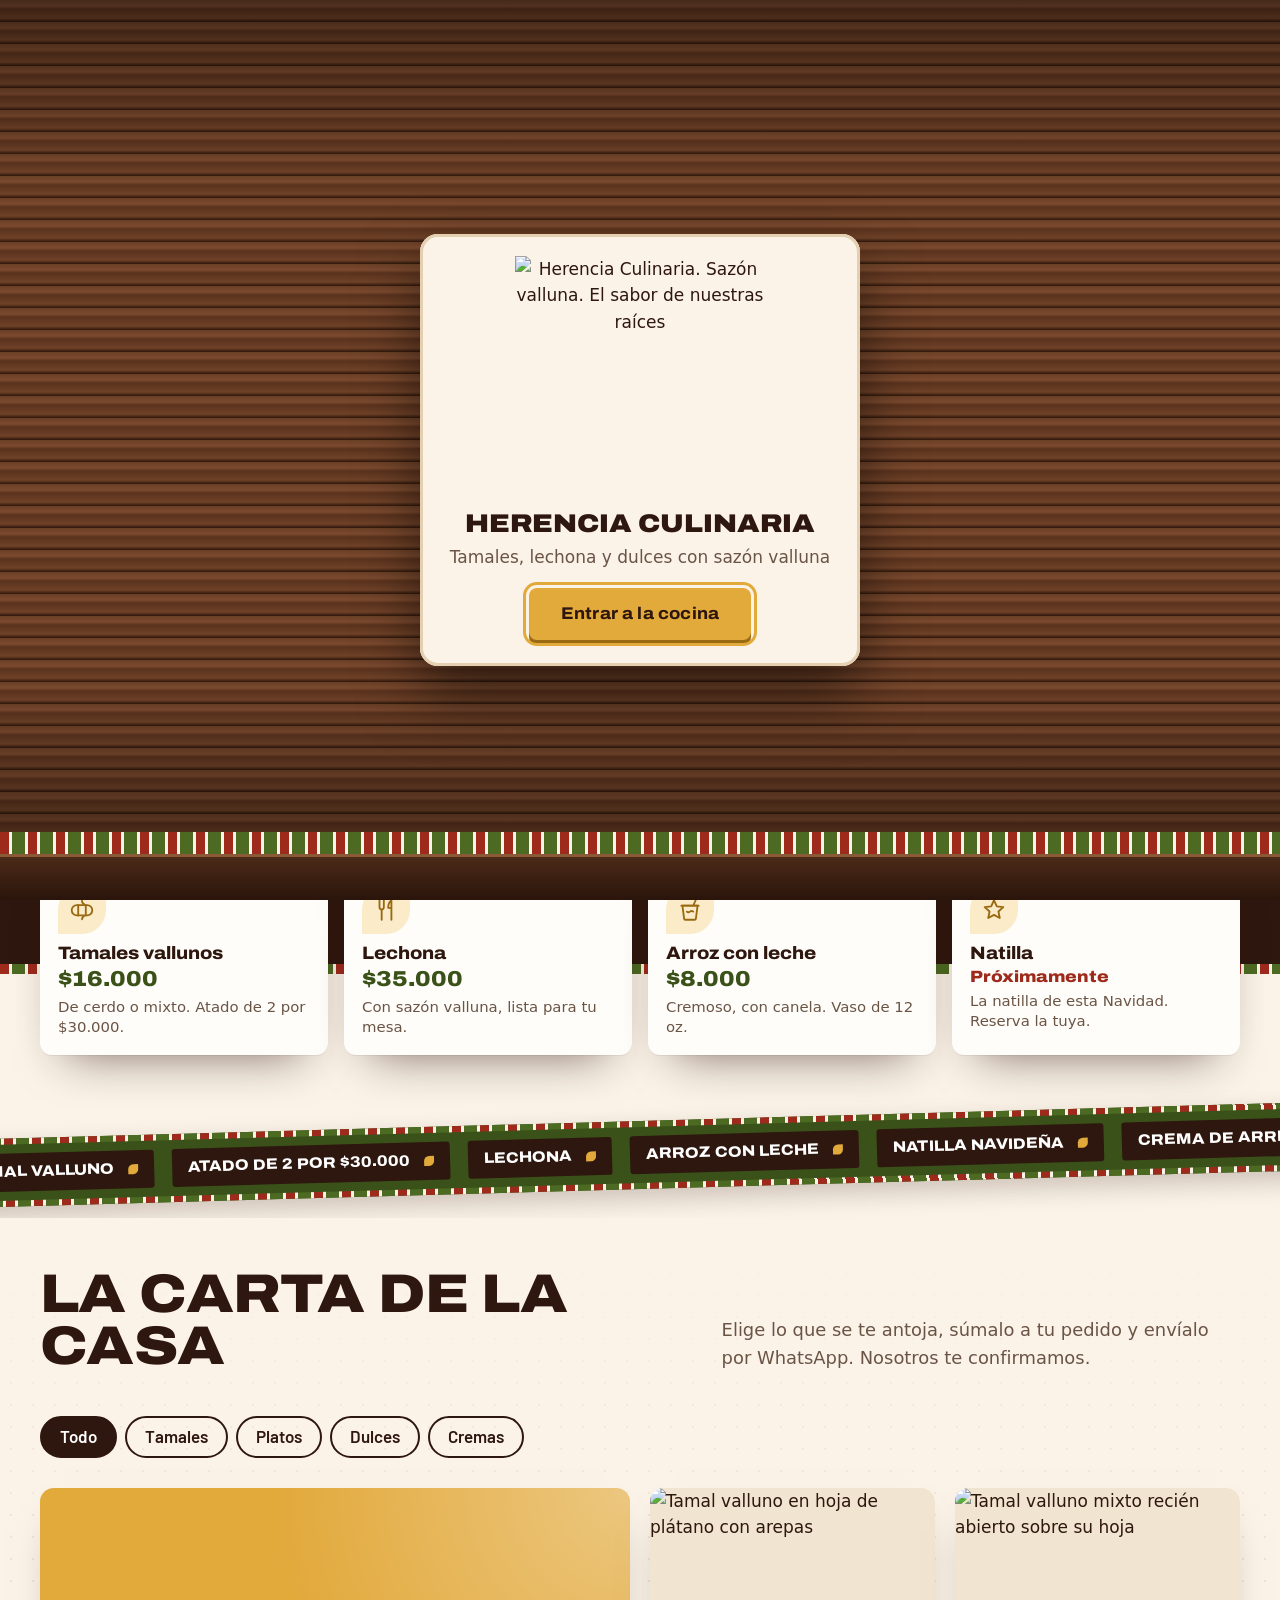
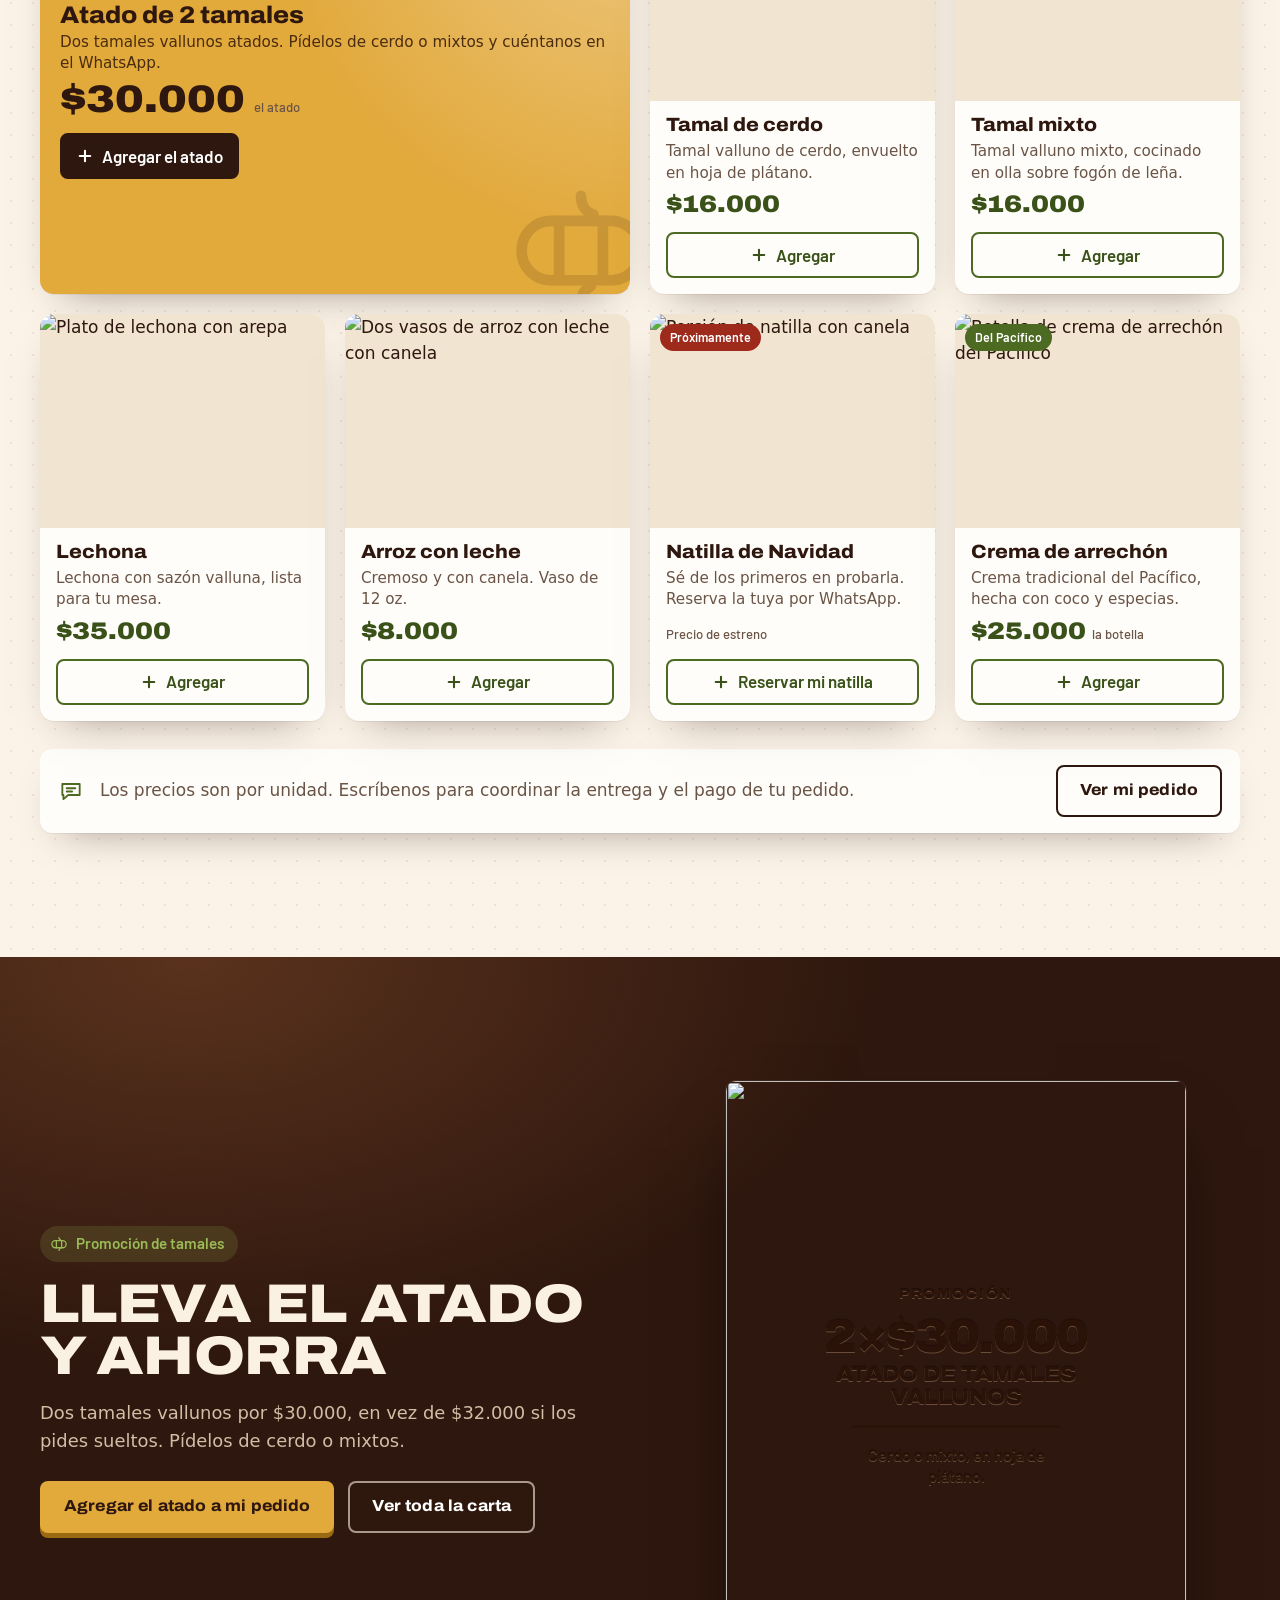
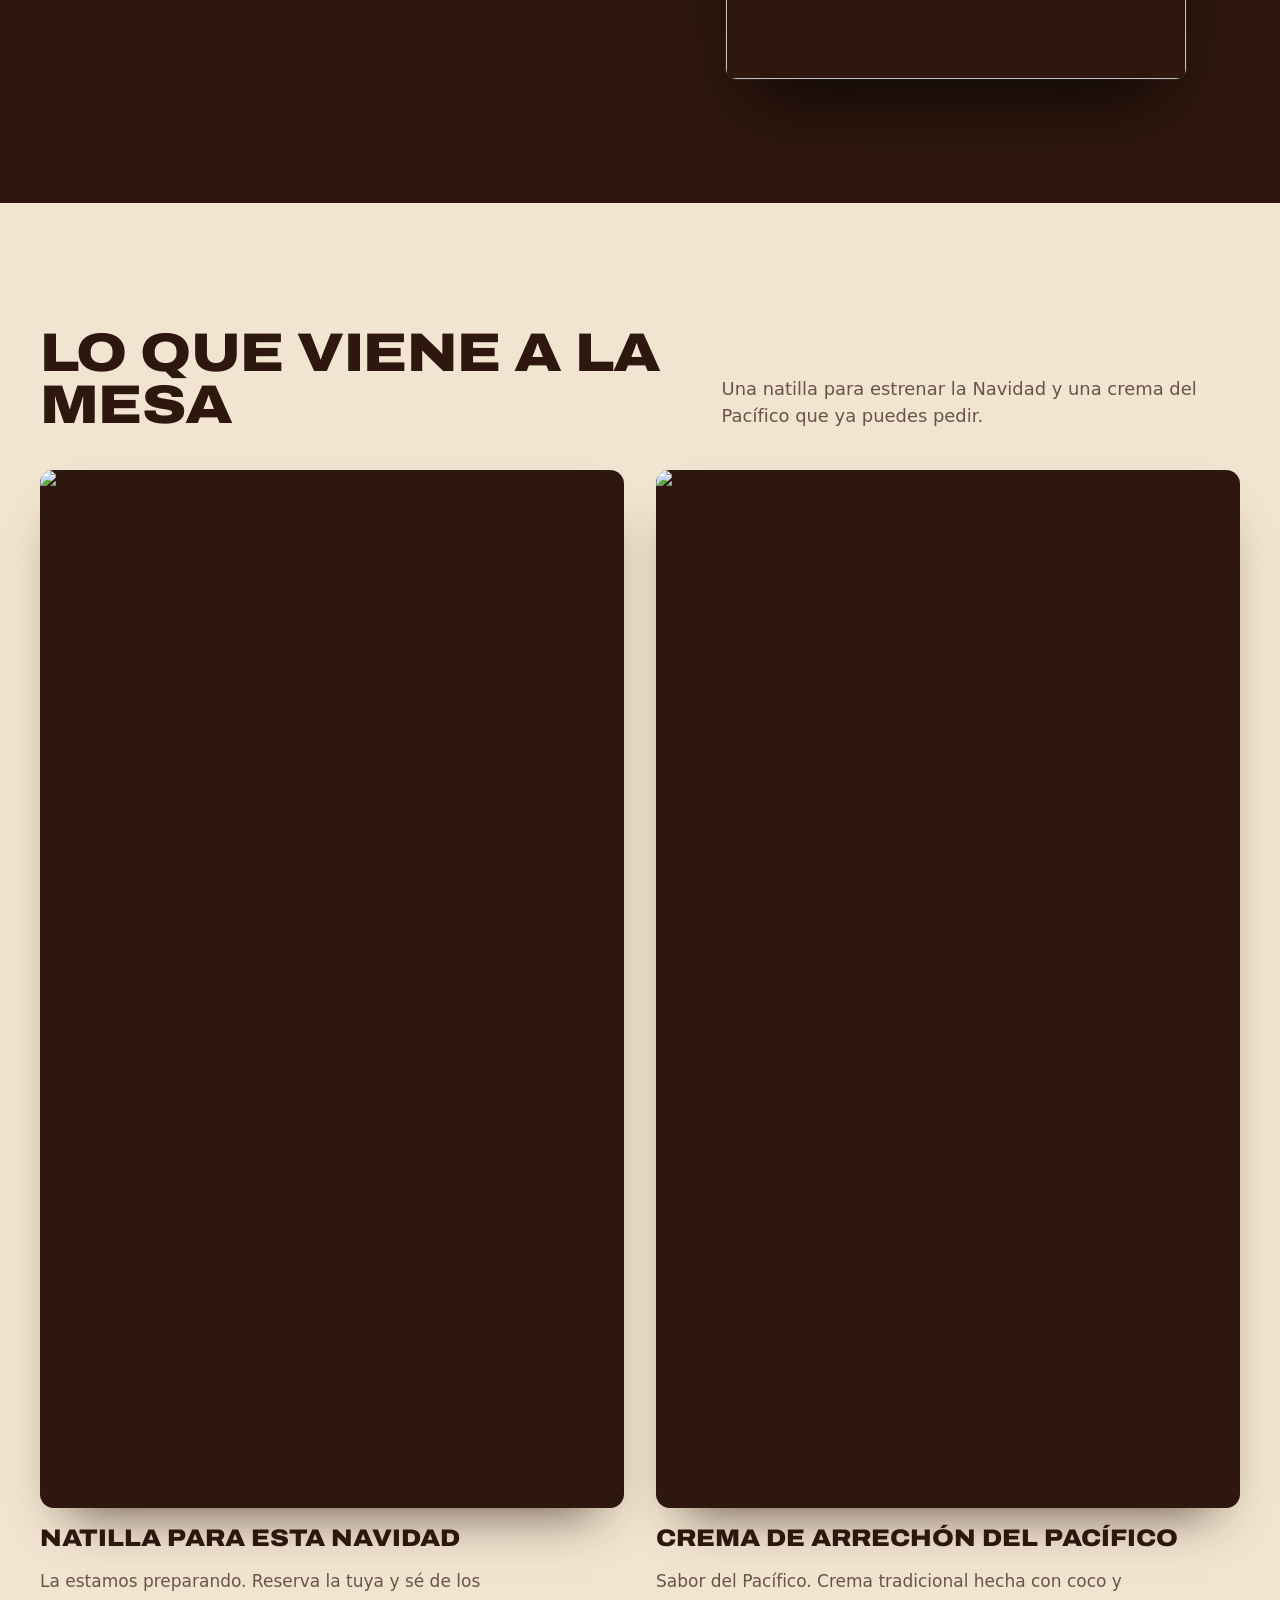
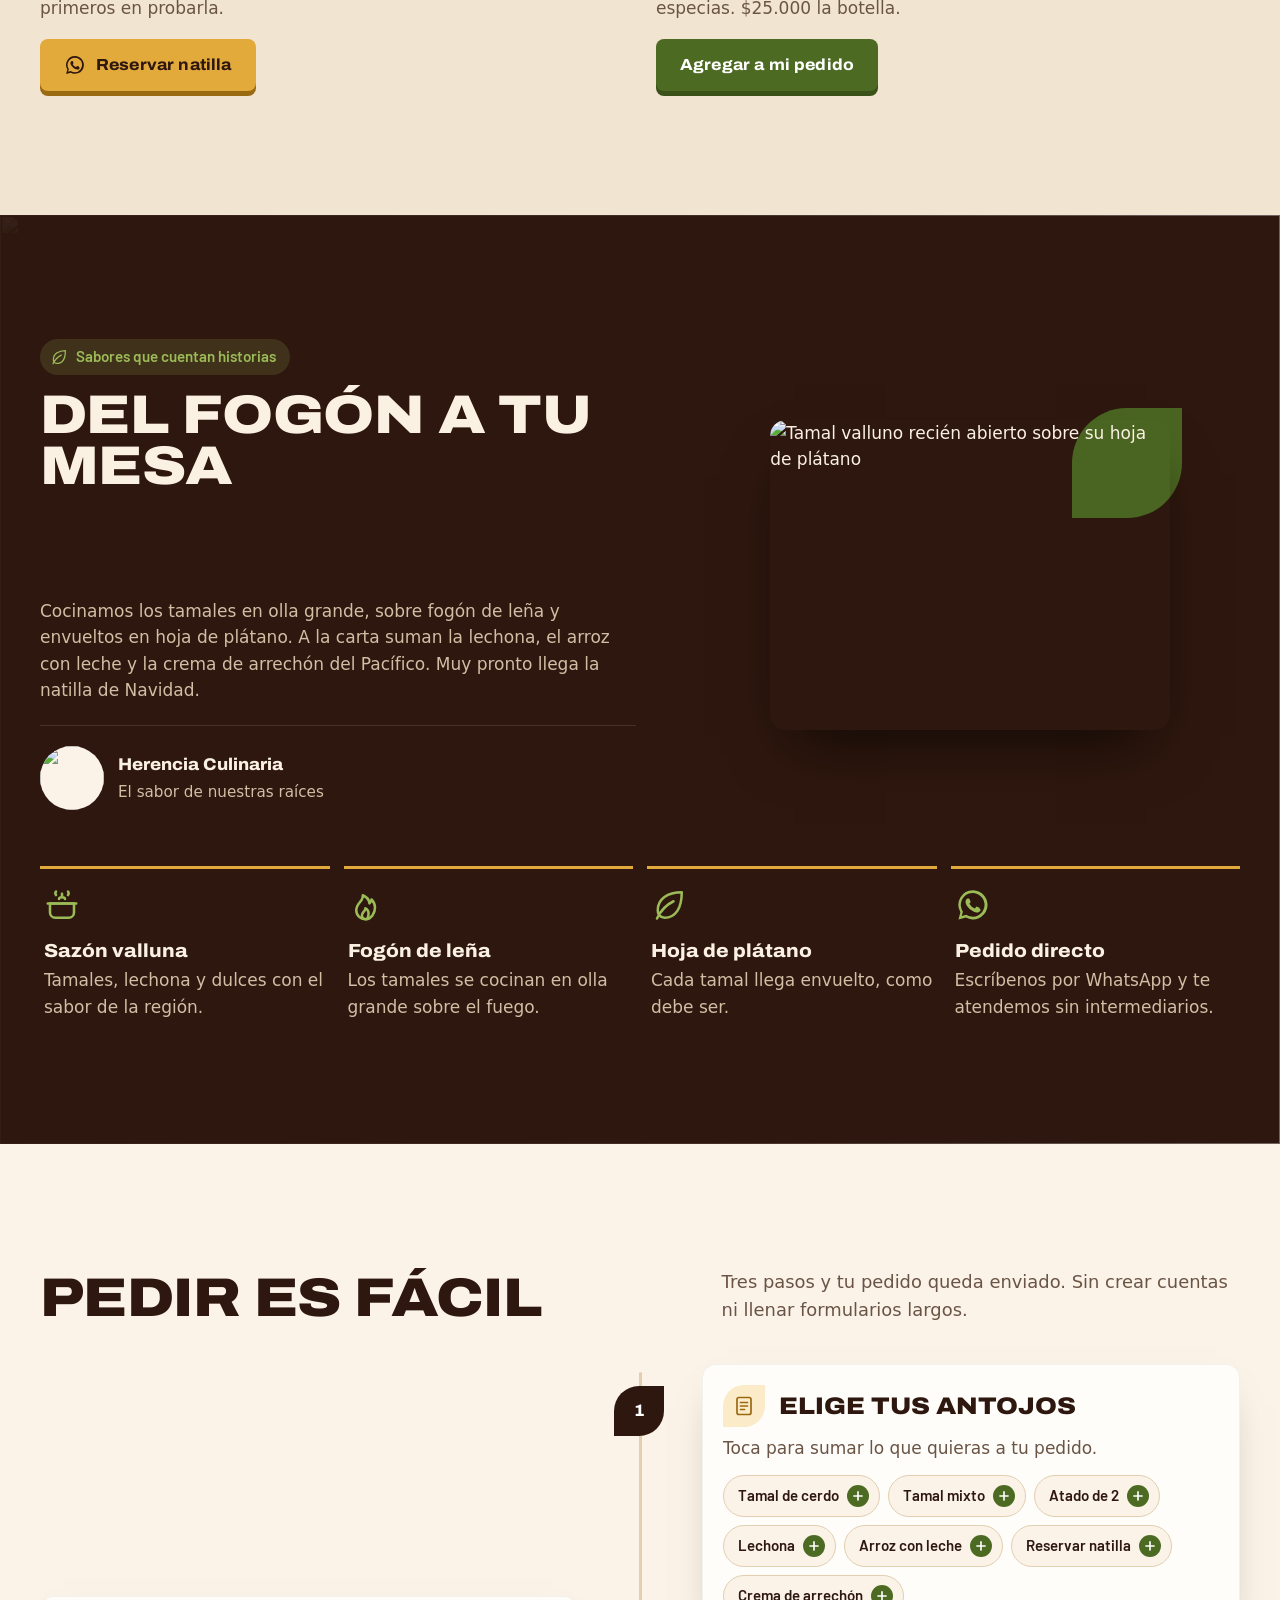
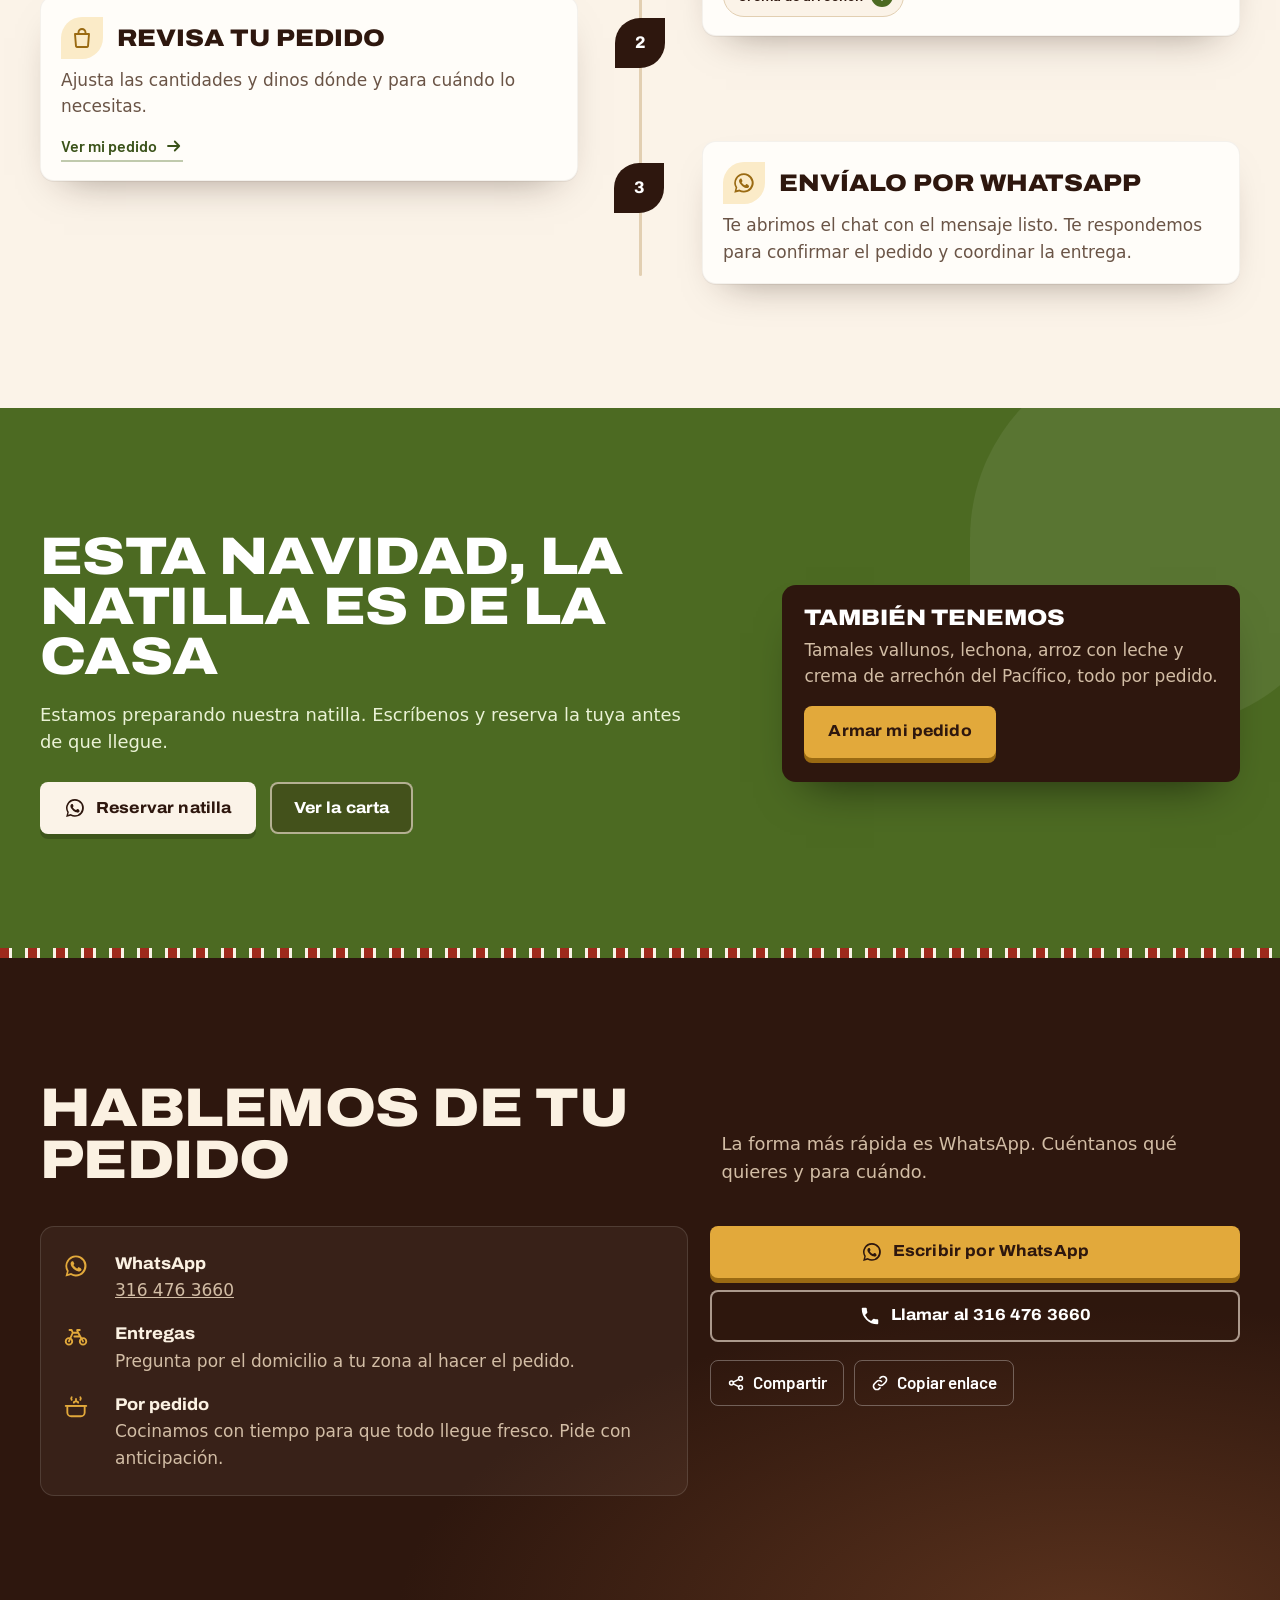
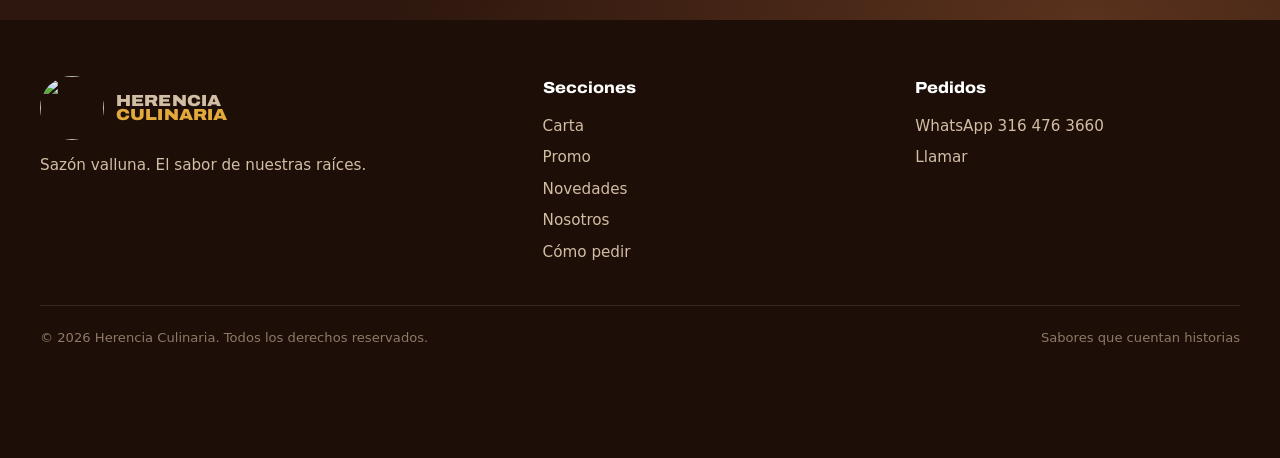
==== index (1).html @ 3d0b9612 "Add files via upload" ====
<!doctype html>
<html lang="es">
<head>
<meta charset="utf-8">
<meta name="viewport" content="width=device-width, initial-scale=1, viewport-fit=cover">
<title>Herencia Culinaria | Tamales vallunos, lechona y dulces con sazón valluna</title>
<meta name="description" content="Herencia Culinaria: tamales vallunos de cerdo y mixto, lechona, arroz con leche, crema de arrechón del Pacífico y natilla navideña. Pide por WhatsApp.">
<meta name="theme-color" content="#2E170E">
<meta property="og:type" content="website">
<meta property="og:title" content="Herencia Culinaria">
<meta property="og:description" content="El sabor de nuestras raíces. Tamales, lechona y dulces con sazón valluna.">
<meta property="og:image" content="og.jpg">
<meta name="twitter:card" content="summary_large_image">
<link rel="icon" href="favicon.ico" sizes="any"><link rel="icon" type="image/png" href="favicon.png"><link rel="apple-touch-icon" href="apple-touch-icon.png">
<link rel="preload" href="font_archivo.woff2" as="font" type="font/woff2" crossorigin>
<style>
@font-face{font-family:"Archivo";src:url(font_archivo.woff2) format("woff2");font-weight:100 900;font-stretch:62% 125%;font-display:swap}
@font-face{font-family:"Barlow";src:url(font_b400.woff2) format("woff2");font-weight:400;font-display:swap}
@font-face{font-family:"Barlow";src:url(font_b500.woff2) format("woff2");font-weight:500;font-display:swap}
@font-face{font-family:"Barlow";src:url(font_b600.woff2) format("woff2");font-weight:600;font-display:swap}

:root{
  --oro:#E2A93B; --oro-2:#9A6A12; --oro-claro:#F3C566; --oro-suave:#FBEBC8;
  --cafe:#2E170E; --cafe-2:#3D2013; --cafe-3:#53301D; --linea:rgba(255,236,210,.12);
  --crema:#FBF3E8; --arena:#F1E4D0; --arena-2:#E2CFB2; --blanco:#FFFDF9;
  --verde:#4C6A22; --verde-2:#3A5219; --verde-claro:#9BBB57; --verde-suave:#E7EED5;
  --rojo:#9E2A1C; --tierra:#8A4F2B;
  --texto-claro:#FBF1E2; --sub-claro:#D2BDA5; --texto-osc:#2E170E; --sub-osc:#6A5446;
  --mantel:repeating-linear-gradient(90deg,var(--rojo) 0 9px,var(--crema) 9px 12px,var(--verde) 12px 25px,var(--crema) 25px 28px);
  --hoja:50% 0 50% 0;
  --display:"Archivo","Arial Narrow",Impact,sans-serif;
  --texto:"Barlow",system-ui,-apple-system,"Segoe UI",sans-serif;
  --hd:68px; --gutter:20px; --ancho:1200px;
  --sombra:0 1px 0 rgba(46,23,14,.06),0 18px 40px -24px rgba(46,23,14,.5);
}
@media (min-width:900px){:root{--gutter:32px}}
*{box-sizing:border-box;-webkit-tap-highlight-color:transparent}
html{-webkit-text-size-adjust:100%;scroll-padding-top:calc(var(--hd) + 10px);scroll-behavior:smooth}
@media (prefers-reduced-motion:reduce){html{scroll-behavior:auto}}
body{margin:0;background:var(--crema);color:var(--texto-osc);font-family:var(--texto);font-size:17px;line-height:1.55;overflow-x:hidden}
img{max-width:100%;display:block;height:auto}
a{color:inherit}
button{font:inherit;color:inherit}
:focus-visible{outline:3px solid var(--oro);outline-offset:3px}
.sr{position:absolute!important;width:1px;height:1px;overflow:hidden;clip:rect(0 0 0 0);white-space:nowrap}
.cont{max-width:calc(var(--ancho) + var(--gutter) * 2);margin:0 auto;padding:0 var(--gutter)}
.tit{font-family:var(--display);font-stretch:116%;font-weight:850;text-transform:uppercase;line-height:.95;letter-spacing:-.01em;margin:0}
.h2{font-size:clamp(1.9rem,5vw,3.4rem)}
.sec{position:relative;padding:88px 0}
@media (min-width:1080px){.sec{padding:124px 0}}
.oscuro{background:var(--cafe);color:var(--texto-claro)}
.cab{display:grid;gap:16px;margin-bottom:40px}
@media (min-width:900px){.cab{grid-template-columns:1.1fr .9fr;align-items:end;gap:48px}.cab .lead{margin:0}}
.lead{font-size:1.12rem;max-width:58ch;margin:18px 0 0;color:var(--sub-osc)}
.oscuro .lead{color:var(--sub-claro)}
.hoja-ic{display:grid;place-items:center;border-radius:var(--hoja)}
.sello-t{display:inline-flex;align-items:center;gap:8px;font-weight:600;color:var(--verde-2);background:var(--verde-suave);padding:6px 14px 6px 10px;border-radius:999px;margin:0 0 16px;font-size:.95rem}
.sello-t svg{width:18px;height:18px}
.oscuro .sello-t{background:rgba(155,187,87,.16);color:var(--verde-claro)}

/* BOTONES */
.btn{display:inline-flex;align-items:center;justify-content:center;gap:10px;min-height:52px;padding:0 22px;border-radius:8px;border:2px solid transparent;font-family:var(--display);font-stretch:108%;font-weight:750;font-size:1rem;letter-spacing:.01em;text-decoration:none;cursor:pointer;transition:transform .15s ease,background-color .2s ease,border-color .2s ease,color .2s,box-shadow .2s;position:relative;overflow:hidden;white-space:nowrap}
.btn svg{width:22px;height:22px;flex:none}
.btn:active{transform:translateY(2px)}
.btn-o{background:var(--oro);color:var(--cafe);box-shadow:0 5px 0 var(--oro-2)}
.btn-o:active{box-shadow:0 2px 0 var(--oro-2)}
.btn-o:hover{background:var(--oro-claro)}
.btn-o::after{content:"";position:absolute;top:0;left:-60%;width:40%;height:100%;background:linear-gradient(100deg,transparent,rgba(255,255,255,.5),transparent);transform:skewX(-18deg);animation:brillo 6s ease-in-out infinite}
@keyframes brillo{0%,75%{left:-60%}100%{left:130%}}
.btn-l{border-color:rgba(255,241,226,.6);color:#fff;background:rgba(46,23,14,.3)}
.btn-l:hover{background:rgba(255,255,255,.12);border-color:#fff}
.btn-c{border-color:var(--cafe);color:var(--cafe);background:transparent}
.btn-c:hover{background:var(--cafe);color:#fff}
.btn-v{background:var(--verde);color:#fff;box-shadow:0 5px 0 var(--verde-2)}
.btn-v:active{box-shadow:0 2px 0 var(--verde-2)}
.btn-v:hover{background:#5a7c29}
.btn-b{background:var(--crema);color:var(--cafe);box-shadow:0 5px 0 rgba(0,0,0,.2)}
.btn-b:hover{background:#fff}

/* ============ ENTRADA ============ */
#en{display:none}
.js #en{display:flex}
#en{position:fixed;inset:0;z-index:100;flex-direction:column;align-items:center;justify-content:center;
  background:linear-gradient(180deg,rgba(0,0,0,.35),rgba(0,0,0,0) 20%,rgba(0,0,0,0) 76%,rgba(0,0,0,.45)),
  repeating-linear-gradient(180deg,#6a3f26 0,#7b4a2e 6px,#5a321d 9px,#6f4228 18px,#3f2112 21px,#2c160b 22px);
  transition:transform 1.3s cubic-bezier(.65,0,.3,1);will-change:transform}
#en.abre{transform:translateY(-104%)}
.en-placa{position:relative;width:min(88vw,440px);background:var(--crema);border-radius:18px;padding:22px 22px 26px;text-align:center;color:var(--cafe);box-shadow:0 30px 60px rgba(0,0,0,.5),inset 0 0 0 3px #e4cfb0}
.en-logo{position:relative;width:min(64vw,250px);aspect-ratio:1;margin:0 auto 6px}
.en-logo img{width:100%;height:100%;object-fit:contain}
.js .en-logo img{opacity:0;transform:scale(.82) rotate(-4deg)}
.en-logo.arma img{animation:logoIn .9s cubic-bezier(.2,.9,.25,1.2) forwards .1s}
@keyframes logoIn{to{opacity:1;transform:none}}
.vapor{position:absolute;left:34%;top:20%;width:14%;height:30%;pointer-events:none}
.vapor i{position:absolute;bottom:0;left:50%;width:70%;aspect-ratio:1;margin-left:-35%;border-radius:50%;background:radial-gradient(circle,rgba(150,120,95,.38),rgba(150,120,95,0) 70%);opacity:0;animation:sube-v 3.2s ease-out infinite}
.vapor i:nth-child(2){animation-delay:1.05s;left:40%}
.vapor i:nth-child(3){animation-delay:2.1s;left:62%}
@keyframes sube-v{0%{opacity:0;transform:translateY(0) scale(.6)}25%{opacity:.9}100%{opacity:0;transform:translateY(-120%) scale(1.8)}}
.en-nom{font-family:var(--display);font-weight:900;font-stretch:115%;text-transform:uppercase;line-height:.95;font-size:clamp(1.1rem,5vw,1.6rem);margin:6px 0 0;color:var(--cafe)}
.en-sub{margin:8px 0 18px;color:var(--sub-osc)}
.js .en-txt{opacity:0;transform:translateY(10px);transition:opacity .5s ease,transform .5s ease;transition-delay:1.1s}
.en-placa.lista .en-txt{opacity:1;transform:none}
.en-btn{font-size:1.06rem;padding:0 30px}
.en-placa.golpe{animation:golpe .26s cubic-bezier(.3,1.6,.5,1)}
@keyframes golpe{0%{transform:none}25%{transform:translateY(7px) scale(.985) rotate(var(--giro,-.5deg))}60%{transform:translateY(-2px)}100%{transform:none}}
.en-btn[disabled]{opacity:.85;cursor:default}
.en-mantel{position:absolute;left:0;right:0;bottom:46px;height:22px;background:var(--mantel)}
.en-riel{position:absolute;left:0;right:0;bottom:0;height:46px;background:linear-gradient(180deg,#4b2a18,#2a150b);border-top:3px solid #8a5a38}

/* ============ BARRA SUPERIOR Y CABECERA ============ */
.tb{background:#1d0e07;color:var(--sub-claro);font-size:.86rem;display:none}
@media (min-width:900px){.tb{display:block}}
.tb-in{display:flex;align-items:center;gap:22px;height:38px}
.tb a,.tb span{display:inline-flex;align-items:center;gap:8px;text-decoration:none}
.tb a:hover{color:#fff}
.tb svg{width:15px;height:15px;color:var(--oro)}
.tb .der{margin-left:auto;display:flex;gap:22px}
.hd{position:sticky;top:0;z-index:50;height:var(--hd);background:var(--cafe);color:#fff;border-bottom:1px solid var(--linea);transition:box-shadow .3s}
.hd.fijo{box-shadow:0 10px 30px rgba(0,0,0,.28)}
.hd-in{display:flex;align-items:center;gap:12px;height:100%}
.hd-marca{display:flex;align-items:center;gap:10px;text-decoration:none;margin-right:auto;min-width:0}
.hd-marca img{width:46px;height:46px;border-radius:50%;flex:none;background:var(--crema)}
.hd-nom{font-family:var(--display);font-weight:900;font-stretch:115%;text-transform:uppercase;line-height:.9;font-size:.86rem;letter-spacing:.01em}
.hd-nom span{display:block;color:var(--oro)}
.hd-nav{display:none;gap:2px}
.hd-nav a{position:relative;text-decoration:none;font-weight:600;padding:8px 11px;border-radius:6px;color:#E3D2BD}
.hd-nav a::after{content:"";position:absolute;left:11px;right:11px;bottom:2px;height:2px;background:var(--oro);transform:scaleX(0);transform-origin:left;transition:transform .25s}
.hd-nav a:hover{color:#fff}
.hd-nav a:hover::after,.hd-nav a.act::after{transform:none}
.hd-nav a.act{color:#fff}
.icono-b{width:44px;height:44px;border-radius:8px;border:1px solid var(--linea);background:transparent;display:grid;place-items:center;cursor:pointer;flex:none;color:#fff}
.icono-b svg{width:22px;height:22px}
.hd-cta{min-height:44px;padding:0 16px;font-size:.92rem;box-shadow:0 4px 0 var(--oro-2)}
.hd-menu{display:grid}
@media (max-width:599px){.hd-cta{display:none}}
@media (max-width:370px){.hd-nom{font-size:.74rem}}
@media (min-width:1120px){.hd-nav{display:flex}.hd-menu{display:none}.hd-nom{font-size:.98rem}}
.menu{position:fixed;inset:0;z-index:70;background:var(--cafe);color:#fff;display:flex;flex-direction:column;padding:calc(var(--hd) + 10px) 24px calc(24px + env(safe-area-inset-bottom));overflow:auto}
.menu[hidden]{display:none}
.menu-x{position:absolute;right:16px;top:12px}
.menu nav{display:grid;gap:4px;margin-bottom:28px}
.menu nav a{display:block;text-decoration:none;font-family:var(--display);font-stretch:118%;font-weight:850;text-transform:uppercase;font-size:clamp(1.6rem,8vw,2.4rem);line-height:1.15;padding:6px 0;border-bottom:1px solid var(--linea)}
.js .menu nav a{opacity:0;transform:translateX(-18px)}
.menu.abierto nav a{opacity:1;transform:none;transition:opacity .35s ease,transform .35s ease;transition-delay:calc(var(--i) * 45ms)}
.menu-contacto{display:grid;gap:10px;margin-top:auto}
.menu-contacto .btn{width:100%}
.menu-datos{color:var(--sub-claro);font-size:.95rem;margin:14px 0 0;line-height:1.7}

/* ============ PORTADA ============ */
.pt{position:relative;color:#fff;background:radial-gradient(120% 90% at 85% 10%,#5a321d 0%,rgba(90,50,29,0) 55%),var(--cafe);isolation:isolate;overflow:hidden}
.pt-in{display:grid;min-height:min(780px,calc(100svh - var(--hd)));align-items:center;gap:36px;padding-top:56px;padding-bottom:160px}
@media (min-width:960px){.pt-in{grid-template-columns:1.1fr .9fr;gap:56px}}
.pt-txt-c{position:relative;z-index:2}
.lugar{display:inline-flex;align-items:center;gap:8px;font-weight:600;color:var(--cafe);background:var(--oro);padding:6px 14px 6px 10px;border-radius:4px;margin-bottom:22px}
.lugar svg{width:18px;height:18px}
.pt h1{font-family:var(--display);font-stretch:120%;font-weight:900;text-transform:uppercase;line-height:.94;letter-spacing:-.015em;font-size:clamp(2.2rem,5.6vw,4.4rem);margin:0;max-width:14ch}
.pt h1 .pal{display:inline-block;overflow:hidden;vertical-align:top;padding-bottom:.06em;margin-bottom:-.06em}
.pt h1 .pal>span{display:inline-block}
.js .pt h1 .pal>span{transform:translateY(108%)}
.listo .pt h1 .pal>span{transform:none;transition:transform .85s cubic-bezier(.2,.8,.2,1);transition-delay:calc(var(--i) * 70ms + 200ms)}
.pt h1 .acento{color:var(--oro)}
.pt-txt{font-size:1.15rem;max-width:46ch;margin:22px 0 28px;color:#EBDDC9}
.pt-acc{display:flex;flex-wrap:wrap;gap:14px}
.pt-sellos{display:flex;flex-wrap:wrap;gap:10px 24px;margin:30px 0 0;padding:0;list-style:none;color:#E6D6C0;font-weight:500}
.pt-sellos li{display:flex;align-items:center;gap:8px}
.pt-sellos svg{width:20px;height:20px;color:var(--verde-claro)}
.js .pt .lugar,.js .pt-txt,.js .pt-acc,.js .pt-sellos,.js .pt-foto{opacity:0;transform:translateY(14px)}
.listo .pt .lugar,.listo .pt-txt,.listo .pt-acc,.listo .pt-sellos{opacity:1;transform:none;transition:opacity .7s ease .85s,transform .7s ease .85s}
.listo .pt .lugar{transition-delay:.1s}
.listo .pt-sellos{transition-delay:1.15s}
.pt-foto{position:relative;z-index:1;justify-self:center;width:min(100%,430px)}
.listo .pt-foto{opacity:1;transform:none;transition:opacity .9s ease .3s,transform .9s ease .3s}
.pt-marco{position:relative;border-radius:200px 200px 18px 18px;overflow:hidden;aspect-ratio:4/5;box-shadow:0 30px 60px -20px rgba(0,0,0,.65),0 0 0 6px rgba(251,243,232,.08)}
.pt-marco img{width:100%;height:100%;object-fit:cover;object-position:50% 62%;transform:scale(1.12);transition:transform 2.8s cubic-bezier(.2,.7,.2,1)}
.listo .pt-marco img{transform:scale(1)}
.pt-marco::after{content:"";position:absolute;inset:0;background:linear-gradient(0deg,rgba(46,23,14,.45),rgba(46,23,14,0) 40%)}
.pt-chapa{position:absolute;z-index:3;right:-6px;bottom:30px;width:128px;height:128px;border-radius:50%;background:var(--oro);color:var(--cafe);display:grid;place-content:center;text-align:center;font-family:var(--display);line-height:1;transform:rotate(10deg);box-shadow:0 14px 28px -10px rgba(0,0,0,.6),inset 0 0 0 4px rgba(46,23,14,.14);animation:mece 5s ease-in-out infinite}
.pt-chapa small{font-size:.74rem;font-weight:700;font-stretch:100%}
.pt-chapa b{display:block;font-size:1.5rem;font-weight:900;font-stretch:104%;margin:3px 0;letter-spacing:-.02em}
.pt-chapa span{font-size:.8rem;font-weight:800;font-stretch:108%}
@keyframes mece{0%,100%{transform:rotate(10deg)}50%{transform:rotate(4deg) translateY(-4px)}}
.pt-mantel{position:absolute;left:0;right:0;bottom:0;height:10px;background:var(--mantel);z-index:2}
@media (max-width:959px){
  .pt-in{padding-top:30px;padding-bottom:138px;min-height:0}
  .pt-foto{order:-1;width:min(86%,340px)}
  .pt-chapa{width:108px;height:108px;right:-8px;bottom:22px}
  .pt-chapa b{font-size:1.2rem}
  .pt-txt{font-size:1.04rem;margin:16px 0 22px}
  .pt-acc .btn{flex:1 1 auto}
  .pt-sellos{font-size:.93rem;gap:8px 18px}
}
/* accesos rápidos */
.acc{position:relative;z-index:3;margin-top:-108px}
.acc-grid{display:grid;grid-template-columns:1fr 1fr;gap:12px}
@media (min-width:960px){.acc-grid{grid-template-columns:repeat(4,1fr);gap:16px}}
.acc-t{position:relative;display:flex;flex-direction:column;gap:6px;background:var(--blanco);border-radius:12px;padding:20px 18px 18px;text-decoration:none;box-shadow:0 1px 0 rgba(46,23,14,.06),0 24px 48px -26px rgba(46,23,14,.65);transition:transform .3s cubic-bezier(.2,.8,.2,1)}
.acc-t::after{content:"";position:absolute;left:0;right:0;bottom:0;height:4px;border-radius:0 0 12px 12px;background:var(--verde);transform:scaleX(0);transform-origin:left;transition:transform .35s}
.acc-t:hover{transform:translateY(-5px)}
.acc-t:hover::after{transform:none}
.acc-ic{width:48px;height:48px;background:var(--oro-suave);color:var(--oro-2);margin-bottom:4px;transition:background-color .3s,color .3s}
.acc-t:hover .acc-ic{background:var(--verde);color:#fff}
.acc-ic svg{width:26px;height:26px}
.acc-t h3{font-family:var(--display);font-stretch:110%;font-weight:800;font-size:1.12rem;line-height:1.05;margin:0}
.acc-t .pr{font-family:var(--display);font-stretch:112%;font-weight:850;font-size:1.35rem;color:var(--verde-2);line-height:1}
.acc-t .pr.prox{font-size:1.02rem;color:var(--rojo)}
.acc-t p{margin:0;color:var(--sub-osc);font-size:.93rem;line-height:1.35}
@media (max-width:599px){.acc-t{padding:16px 14px 14px}.acc-t p{display:none}.acc-ic{width:42px;height:42px}.acc-t h3{font-size:1rem}.acc-t .pr{font-size:1.15rem}}

/* ============ CINTA ============ */
.cinta-env{position:relative;overflow:hidden;padding:66px 0 30px;background:var(--crema)}
.cinta{position:relative;margin:0 -4%;padding:9px 0;background:var(--verde-2);transform:rotate(-1.6deg);box-shadow:0 10px 24px rgba(46,23,14,.22);border-top:6px solid transparent;border-bottom:6px solid transparent;border-image:var(--mantel) 6 0 6 0 stretch}
.cinta-pista{display:flex;width:max-content;animation:cinta 46s linear infinite}
.pausa .cinta-pista{animation-play-state:paused}
.cinta-grupo{display:flex;align-items:center;gap:18px;padding-right:18px}
.cinta-it{display:inline-flex;align-items:center;gap:14px;background:var(--cafe);color:#fff;font-family:var(--display);font-stretch:112%;font-weight:800;text-transform:uppercase;font-size:.95rem;padding:7px 16px;border-radius:3px;white-space:nowrap}
.cinta-it::after{content:"";width:10px;height:10px;background:var(--oro);border-radius:var(--hoja)}
@keyframes cinta{to{transform:translateX(-50%)}}

/* ============ CARTA ============ */
.ca{background:var(--crema);padding-top:50px}
.ca::before{content:"";position:absolute;inset:0;pointer-events:none;background-image:radial-gradient(rgba(138,79,43,.1) 1.2px,transparent 1.4px);background-size:22px 22px;-webkit-mask-image:linear-gradient(180deg,transparent,#000 25%);mask-image:linear-gradient(180deg,transparent,#000 25%)}
.ca .cont{position:relative}
.ca-filtros{display:flex;gap:8px;overflow-x:auto;padding:4px var(--gutter) 14px;margin:0 calc(var(--gutter) * -1) 16px;scrollbar-width:none}
.ca-filtros::-webkit-scrollbar{display:none}
.ca-f{flex:none;min-height:42px;padding:0 18px;border-radius:999px;border:2px solid var(--cafe);background:transparent;font-weight:600;cursor:pointer;color:var(--cafe);transition:background-color .2s,color .2s}
.ca-f[aria-pressed="true"]{background:var(--cafe);color:#fff}
.ca-grid{display:grid;gap:16px;grid-template-columns:1fr 1fr}
@media (min-width:860px){.ca-grid{grid-template-columns:repeat(3,1fr);gap:20px}}
@media (min-width:1100px){.ca-grid{grid-template-columns:repeat(4,1fr)}}
.ca-c{position:relative;background:var(--blanco);border-radius:14px;overflow:hidden;display:flex;flex-direction:column;box-shadow:var(--sombra);transition:transform .35s cubic-bezier(.2,.8,.2,1),box-shadow .35s}
.ca-c:hover{transform:translateY(-4px);box-shadow:0 1px 0 rgba(46,23,14,.06),0 26px 46px -24px rgba(46,23,14,.55)}
.ca-c[hidden]{display:none}
.ca-foto{position:relative;aspect-ratio:4/3;overflow:hidden;background:var(--arena)}
.ca-foto img{width:100%;height:100%;object-fit:cover;transition:transform .8s cubic-bezier(.2,.7,.2,1)}
.ca-c:hover .ca-foto img{transform:scale(1.06)}
.ca-ins{position:absolute;left:10px;top:10px;background:var(--rojo);color:#fff;padding:4px 10px;border-radius:999px;font-size:.78rem;font-weight:600}
.ca-ins.v{background:var(--verde)}
.ca-cuerpo{padding:14px 16px 16px;display:flex;flex-direction:column;gap:6px;flex:1}
.ca-c h3{font-family:var(--display);font-stretch:108%;font-weight:800;font-size:1.2rem;line-height:1.05;margin:0}
.ca-c p{margin:0;color:var(--sub-osc);font-size:.95rem;line-height:1.4}
.ca-precio{font-family:var(--display);font-stretch:114%;font-weight:900;font-size:1.5rem;line-height:1;color:var(--verde-2);margin-top:2px}
.ca-precio small{font-family:var(--texto);font-weight:500;font-size:.82rem;color:var(--sub-osc);font-stretch:100%}
.ca-add{margin-top:auto;display:inline-flex;align-items:center;justify-content:center;gap:8px;min-height:46px;padding:0 14px;border-radius:8px;border:2px solid var(--verde);background:var(--blanco);color:var(--verde-2);font-weight:600;cursor:pointer;transition:background-color .2s,color .2s;margin-top:10px}
.ca-add svg{width:18px;height:18px}
.ca-add .ok{display:none}
.ca-add[aria-pressed="true"]{background:var(--verde);color:#fff}
.ca-add[aria-pressed="true"] .mas{display:none}
.ca-add[aria-pressed="true"] .ok{display:block}
.ca-promo{grid-column:1 / -1;background:var(--oro);color:var(--cafe);flex-direction:row;align-items:center;padding:0;background-image:radial-gradient(circle at 100% 0,rgba(255,255,255,.35),rgba(255,255,255,0) 50%)}
@media (min-width:860px){.ca-promo{grid-column:span 2}}
.ca-promo .ca-cuerpo{padding:20px 20px 20px;gap:4px}
.ca-promo h3{font-size:1.5rem}
.ca-promo p{color:#4a2c10}
.ca-promo .ca-precio{color:var(--cafe);font-size:2.4rem}
.ca-promo .ca-add{border-color:var(--cafe);background:var(--cafe);color:#fff;align-self:flex-start}
.ca-promo .ca-add[aria-pressed="true"]{background:#fff;color:var(--cafe)}
.ca-promo svg.fondo-m{position:absolute;right:-26px;bottom:-30px;width:150px;height:150px;opacity:.14;color:var(--cafe)}
.ca-nota{margin:28px 0 0;color:var(--sub-osc);display:flex;flex-wrap:wrap;align-items:center;gap:10px 16px;background:var(--blanco);border-radius:12px;padding:16px 18px;box-shadow:var(--sombra)}
.ca-nota svg{width:26px;height:26px;color:var(--verde);flex:none}
.ca-nota p{margin:0;flex:1 1 260px}
@media (max-width:859px){.ca-grid{gap:10px}.ca-cuerpo{padding:10px 11px 12px;gap:4px}.ca-c h3{font-size:1rem}.ca-c p{font-size:.86rem}.ca-precio{font-size:1.25rem}.ca-add{font-size:.9rem;padding:0 8px;min-height:44px}.ca-add .t-larga{display:none}.ca-promo h3{font-size:1.2rem}.ca-promo .ca-precio{font-size:1.9rem}}
@media (max-width:340px){.ca-grid{grid-template-columns:1fr}}

/* ============ PROMO (tabla de madera) ============ */
.pm{overflow:hidden;background:radial-gradient(90% 80% at 15% 0%,#5a321d 0%,rgba(90,50,29,0) 60%),var(--cafe)}
.pm-grid{display:grid;gap:36px;align-items:center}
@media (min-width:960px){.pm-grid{grid-template-columns:1fr 1fr;gap:64px}}
.pm h2{font-size:clamp(2rem,5vw,3.4rem)}
.pm-acc{display:flex;flex-wrap:wrap;gap:14px;margin-top:26px}
.tabla{position:relative;width:min(100%,460px);justify-self:center;aspect-ratio:665/865;border-radius:10px;overflow:hidden;box-shadow:0 40px 70px -26px rgba(0,0,0,.8),0 0 0 1px rgba(255,255,255,.06);transform:rotate(1.2deg);transition:transform .5s cubic-bezier(.2,.8,.2,1)}
.tabla:hover{transform:rotate(0)}
.tabla>img{position:absolute;inset:0;width:100%;height:100%;object-fit:cover}
.tabla-in{position:absolute;inset:11% 12% 9% 12%;display:flex;flex-direction:column;align-items:center;justify-content:center;text-align:center;color:#2a1209;text-shadow:0 1px 0 rgba(255,214,160,.28),0 -1px 1px rgba(0,0,0,.35)}
.tabla-in small{font-family:var(--display);font-stretch:112%;font-weight:800;text-transform:uppercase;letter-spacing:.14em;font-size:.82rem}
.tabla-in b{display:block;font-family:var(--display);font-stretch:108%;font-weight:900;font-size:clamp(2rem,8.4vw,2.9rem);line-height:.95;margin:10px 0 4px;letter-spacing:-.03em;white-space:nowrap}
.tabla-in .de{font-family:var(--display);font-stretch:112%;font-weight:800;text-transform:uppercase;font-size:clamp(1rem,3.8vw,1.3rem);line-height:1.1}
.tabla-in .linea{width:60%;height:3px;margin:16px auto;background:currentColor;opacity:.55;border-radius:2px}
.tabla-in p{margin:0;font-size:1rem;line-height:1.35;max-width:24ch;font-weight:600}
.tabla-in .btn{margin-top:18px;min-height:46px;font-size:.95rem;text-shadow:none}

/* ============ NOVEDADES (afiches) ============ */
.nv{background:var(--arena)}
.nv-grid{display:grid;gap:28px}
@media (min-width:760px){.nv-grid{grid-template-columns:1fr 1fr;gap:32px}}
.nv-c{display:flex;flex-direction:column;gap:18px}
.nv-afiche{position:relative;border-radius:14px;overflow:hidden;box-shadow:0 30px 50px -28px rgba(46,23,14,.75);background:var(--cafe);transition:transform .45s cubic-bezier(.2,.8,.2,1)}
.nv-c:hover .nv-afiche{transform:translateY(-6px) rotate(-.6deg)}
.nv-afiche img{width:100%;aspect-ratio:9/16;object-fit:cover}
.nv-c h3{font-family:var(--display);font-stretch:112%;font-weight:850;text-transform:uppercase;font-size:1.5rem;line-height:1;margin:0}
.nv-c p{margin:0;color:var(--sub-osc);max-width:46ch}
.nv-c .btn{align-self:flex-start}

/* ============ NOSOTROS ============ */
.no{overflow:hidden;isolation:isolate}
.no-fondo{position:absolute;inset:0;z-index:-2}
.no-fondo img{width:100%;height:100%;object-fit:cover;object-position:50% 85%}
.no::before{content:"";position:absolute;inset:0;z-index:-1;background:linear-gradient(90deg,rgba(46,23,14,.96) 0%,rgba(46,23,14,.86) 55%,rgba(46,23,14,.55) 100%)}
.no-grid{display:grid;gap:36px}
@media (min-width:960px){.no-grid{grid-template-columns:1.05fr .95fr;align-items:center;gap:64px}}
.no-txt p{color:var(--sub-claro);margin:0 0 14px;max-width:56ch}
.no-txt p.grande{font-family:var(--display);font-stretch:100%;font-weight:600;font-size:clamp(1.25rem,2.4vw,1.6rem);line-height:1.25;color:var(--texto-claro);margin-bottom:20px}
.no-firma{display:flex;align-items:center;gap:14px;margin-top:22px;padding-top:20px;border-top:1px solid var(--linea)}
.no-firma img{width:64px;height:64px;border-radius:50%;background:var(--crema)}
.no-firma b{display:block;font-family:var(--display);font-stretch:106%;font-weight:800}
.no-firma span{color:var(--sub-claro);font-size:.95rem}
.no-foto{position:relative;justify-self:center;width:min(100%,400px)}
.no-foto .marco{border-radius:16px;overflow:hidden;aspect-ratio:4/3.1;box-shadow:0 30px 60px -24px rgba(0,0,0,.7)}
.no-foto img{width:100%;height:100%;object-fit:cover}
.no-foto::before{content:"";position:absolute;right:-12px;top:-12px;width:110px;height:110px;border-radius:var(--hoja);background:var(--verde);opacity:.95;z-index:-1}
.cp-grid{display:grid;gap:14px;margin-top:56px}
@media (min-width:700px){.cp-grid{grid-template-columns:1fr 1fr}}
@media (min-width:1080px){.cp-grid{grid-template-columns:repeat(4,1fr)}}
.cp-i{border-top:3px solid var(--oro);padding:18px 4px 0}
.cp-i svg{width:36px;height:36px;color:var(--verde-claro);margin-bottom:10px}
.cp-i h3{font-family:var(--display);font-stretch:108%;font-weight:800;font-size:1.18rem;line-height:1.1;margin:0 0 6px}
.cp-i p{margin:0;color:var(--sub-claro)}

/* ============ CÓMO PEDIR (línea de tiempo) ============ */
.co{background:var(--crema)}
.tl{position:relative;margin-top:10px}
.tl-linea{position:absolute;left:24px;top:8px;bottom:8px;width:3px;background:var(--arena-2);border-radius:2px}
.tl-relleno{position:absolute;left:0;top:0;width:100%;height:0;background:var(--verde);border-radius:2px;transition:height .15s linear}
.tl-it{position:relative;padding-left:72px;margin-bottom:22px}
.tl-it:last-child{margin-bottom:0}
.tl-hex{position:absolute;left:0;top:14px;width:50px;height:50px;border-radius:var(--hoja);background:var(--cafe);color:#fff;display:grid;place-items:center;font-family:var(--display);font-weight:800;font-size:1.05rem;transition:background-color .4s,transform .4s}
.tl-it.act .tl-hex{background:var(--verde);transform:scale(1.08)}
.tl-c{background:var(--blanco);border-radius:14px;padding:20px 20px 18px;box-shadow:var(--sombra);border:1px solid rgba(46,23,14,.05)}
.tl-cab{display:flex;align-items:center;gap:14px;margin-bottom:8px}
.tl-ic{width:42px;height:42px;background:var(--oro-suave);color:var(--oro-2);flex:none}
.tl-ic svg{width:24px;height:24px}
.tl-c h3{font-family:var(--display);font-stretch:112%;font-weight:850;text-transform:uppercase;font-size:clamp(1.2rem,2.6vw,1.5rem);line-height:1;margin:0}
.tl-c p{margin:0;color:var(--sub-osc)}
.chips{display:flex;flex-wrap:wrap;gap:8px;margin:14px 0 0}
.ch{display:inline-flex;align-items:center;gap:8px;min-height:42px;padding:0 10px 0 14px;border-radius:999px;border:1.5px solid var(--arena-2);background:var(--crema);cursor:pointer;font-weight:600;font-size:.94rem;color:var(--cafe);transition:background-color .2s,border-color .2s,color .2s}
.ch:hover{border-color:var(--verde)}
.ch i{display:grid;place-items:center;width:22px;height:22px;border-radius:50%;background:var(--verde);color:#fff;font-style:normal}
.ch i svg{width:14px;height:14px}
.ch .ok{display:none}
.ch[aria-pressed="true"]{background:var(--verde);border-color:var(--verde);color:#fff}
.ch[aria-pressed="true"] i{background:#fff;color:var(--verde-2)}
.ch[aria-pressed="true"] .mas{display:none}
.ch[aria-pressed="true"] .ok{display:block}
.tl-c .enlace{margin-top:14px;display:inline-flex;align-items:center;gap:8px;font-weight:600;color:var(--verde-2);background:none;border:0;border-bottom:2px solid rgba(76,106,34,.35);padding:0 0 2px;cursor:pointer;font-size:1rem}
.tl-c .enlace svg{width:18px;height:18px;transition:transform .2s}
.tl-c .enlace:hover svg{transform:translateX(4px)}
@media (min-width:960px){
  .tl-linea{left:50%;margin-left:-1.5px}
  .tl-it{width:50%;padding-left:0;padding-right:62px;margin-bottom:-40px}
  .tl-it:nth-child(even){margin-left:50%;padding-right:0;padding-left:62px}
  .tl-hex{left:auto;right:-25px;top:22px}
  .tl-it:nth-child(even) .tl-hex{right:auto;left:-26px}
  .tl-it:last-child{margin-bottom:0}
}

/* ============ LLAMADO ============ */
.ll{background:var(--verde);color:#fff;overflow:hidden;isolation:isolate}
.ll::before{content:"";position:absolute;right:-70px;top:-60px;width:380px;height:380px;border-radius:var(--hoja);background:rgba(255,255,255,.07);z-index:-1}
.ll::after{content:"";position:absolute;left:0;right:0;bottom:0;height:10px;background:var(--mantel)}
.ll-grid{display:grid;gap:30px;align-items:center}
@media (min-width:960px){.ll-grid{grid-template-columns:1.2fr .8fr;gap:56px}}
.ll h2{font-size:clamp(2rem,5vw,3.3rem)}
.ll p.lead{color:#EAF2D6}
.ll-acc{display:flex;flex-wrap:wrap;gap:14px;margin-top:26px}
.ll-nat{background:var(--cafe);border-radius:14px;padding:22px 22px 24px;box-shadow:0 24px 44px -24px rgba(0,0,0,.6)}
.ll-nat h3{font-family:var(--display);font-stretch:112%;font-weight:850;text-transform:uppercase;font-size:1.4rem;line-height:1;margin:0 0 8px}
.ll-nat p{margin:0 0 16px;color:var(--sub-claro)}

/* ============ CONTACTO ============ */
.ct{overflow:hidden;background:radial-gradient(90% 80% at 85% 100%,#5a321d 0%,rgba(90,50,29,0) 60%),var(--cafe)}
.ct-grid{display:grid;gap:22px}
@media (min-width:960px){.ct-grid{grid-template-columns:1.1fr .9fr}}
.ct-ficha{background:rgba(255,236,210,.05);border:1px solid rgba(255,255,255,.12);border-radius:14px;padding:24px 22px;display:grid;gap:18px}
.ct-dato{display:grid;grid-template-columns:40px 1fr;gap:12px;align-items:start}
.ct-dato svg{width:26px;height:26px;color:var(--oro);margin-top:2px}
.ct-dato b{display:block;font-family:var(--display);font-stretch:106%;font-weight:750}
.ct-dato span,.ct-dato a{color:var(--sub-claro)}
.ct-acc{display:grid;gap:12px;align-content:start}
.ct-comp{display:flex;gap:10px;flex-wrap:wrap;margin-top:6px}
.ct-comp button{min-height:46px;padding:0 16px;border-radius:8px;border:1px solid rgba(255,255,255,.3);background:transparent;cursor:pointer;font-weight:600;display:inline-flex;align-items:center;gap:8px;color:#fff}
.ct-comp button:hover{background:rgba(255,255,255,.1)}
.ct-comp svg{width:18px;height:18px}

/* ============ PIE ============ */
.ft{background:#1d0e07;color:var(--sub-claro);padding:56px 0 calc(110px + env(safe-area-inset-bottom));font-size:.95rem}
.ft-grid{display:grid;gap:30px}
@media (min-width:860px){.ft-grid{grid-template-columns:1.4fr 1fr 1fr;gap:48px}}
.ft-marca{display:flex;align-items:center;gap:12px;margin-bottom:14px}
.ft-marca img{width:64px;height:64px;border-radius:50%}
.ft h4{font-family:var(--display);font-stretch:110%;font-weight:800;font-size:1rem;color:#fff;margin:0 0 14px}
.ft ul{list-style:none;margin:0;padding:0;display:grid;gap:8px}
.ft a{text-decoration:none}
.ft a:hover{color:#fff}
.ft p{margin:0}
.ft-abajo{display:flex;flex-wrap:wrap;gap:8px 24px;justify-content:space-between;margin-top:40px;padding-top:22px;border-top:1px solid var(--linea);font-size:.82rem;color:#8e7967}

/* ============ PEDIDO ============ */
.ctz-boton{position:fixed;right:16px;bottom:calc(16px + env(safe-area-inset-bottom));z-index:60;display:inline-flex;align-items:center;gap:10px;min-height:56px;padding:0 20px 0 16px;border-radius:999px;border:0;background:var(--oro);color:var(--cafe);font-family:var(--display);font-stretch:108%;font-weight:800;cursor:pointer;box-shadow:0 14px 30px -8px rgba(0,0,0,.5),0 4px 0 var(--oro-2);transition:transform .3s,opacity .3s}
.ctz-boton svg{width:24px;height:24px}
.ctz-boton.oculto{transform:translateY(140%);opacity:0;pointer-events:none}
.ctz-n{display:none;min-width:26px;height:26px;border-radius:13px;background:var(--cafe);color:#fff;font-size:.95rem;align-items:center;justify-content:center;padding:0 7px}
.ctz-boton.tiene .ctz-n{display:inline-flex}
.ctz-boton.salta{animation:salta .45s ease}
@keyframes salta{30%{transform:scale(1.12)}60%{transform:scale(.96)}}
.velo{position:fixed;inset:0;z-index:80;background:rgba(20,9,4,.66);display:flex;align-items:flex-end;justify-content:center}
.velo[hidden]{display:none}
.hoja{width:100%;max-width:560px;max-height:88svh;overflow:auto;background:var(--blanco);color:var(--texto-osc);border-radius:18px 18px 0 0;padding:22px 20px calc(22px + env(safe-area-inset-bottom));animation:sube .3s ease}
@media (min-width:640px){.velo{align-items:center}.hoja{border-radius:18px}}
@keyframes sube{from{transform:translateY(40px);opacity:0}}
.hoja-cab{display:flex;align-items:center;justify-content:space-between;gap:12px;margin-bottom:6px}
.hoja-cab h2{font-family:var(--display);font-stretch:112%;font-weight:850;text-transform:uppercase;font-size:1.5rem;margin:0;line-height:1}
.cerrar{width:44px;height:44px;border-radius:8px;border:1px solid var(--arena-2);background:#fff;cursor:pointer;display:grid;place-items:center;flex:none}
.cerrar svg{width:20px;height:20px}
.ctz-vacia{color:var(--sub-osc);margin:8px 0 16px}
.ctz-lista{list-style:none;margin:10px 0 12px;padding:0;display:grid;gap:10px}
.ctz-it{display:grid;grid-template-columns:1fr auto;gap:8px 12px;align-items:center;padding:12px;border:1px solid var(--arena-2);border-radius:10px}
.ctz-it b{font-family:var(--display);font-stretch:104%;font-weight:750}
.ctz-paso{display:flex;align-items:center;gap:6px}
.ctz-paso button{width:40px;height:40px;border-radius:8px;border:1px solid var(--arena-2);background:var(--arena);cursor:pointer;font-weight:700;font-size:1.1rem}
.ctz-paso output{min-width:28px;text-align:center;font-weight:700}
.ctz-uni{grid-column:1 / -1;display:flex;justify-content:space-between;align-items:center;color:var(--sub-osc);font-size:.92rem}
.ctz-quitar{border:0;background:none;color:#B3261E;font-weight:600;cursor:pointer;padding:6px 0}
.ctz-total{display:flex;justify-content:space-between;align-items:baseline;gap:12px;padding:12px 2px 16px;font-weight:600}
.ctz-total b{font-family:var(--display);font-stretch:114%;font-weight:900;font-size:1.5rem;color:var(--verde-2)}
.ctz-total small{display:block;font-weight:400;color:var(--sub-osc);font-size:.85rem}
.ctz-campo{display:grid;gap:6px;margin-bottom:12px}
.ctz-campo label{font-weight:600}
.ctz-campo input{min-height:48px;border:1px solid #CDBFA9;border-radius:8px;padding:0 12px;font:inherit;background:#fff;color:var(--texto-osc);width:100%}
.ctz-campo input:focus{outline:3px solid rgba(226,169,59,.5);border-color:var(--oro-2)}
.ctz-enviar{width:100%;margin-top:6px}
.aviso{position:fixed;left:50%;top:calc(var(--hd) + 14px);transform:translate(-50%,-16px);background:var(--cafe);color:#fff;border:1px solid rgba(255,255,255,.2);padding:10px 16px;border-radius:8px;z-index:90;opacity:0;pointer-events:none;transition:opacity .25s,transform .25s;max-width:88vw;text-align:center}
.aviso.ve{opacity:1;transform:translate(-50%,0)}

/* aparición al bajar */
.js .rv{opacity:0;transform:translateY(24px);transition:opacity .7s ease,transform .7s cubic-bezier(.2,.8,.2,1)}
.js .rv.ve{opacity:1;transform:none}
.js .rv.d1{transition-delay:.08s}.js .rv.d2{transition-delay:.16s}.js .rv.d3{transition-delay:.24s}

@media (prefers-reduced-motion:reduce){
  .js .rv{opacity:1;transform:none;transition:none}
  .cinta-pista,.btn-o::after,.pt-chapa,.vapor i{animation:none}
  .cinta-grupo.dup{display:none}
  .js .pt h1 .pal>span,.js .pt .lugar,.js .pt-txt,.js .pt-acc,.js .pt-sellos,.js .pt-foto{transform:none;opacity:1}
  .pt-marco img{transform:none;transition:none}
  .js .en-logo img,.js .en-txt{opacity:1;transform:none;animation:none}
  .js .menu nav a{opacity:1;transform:none}
  #en{transition:opacity .4s}
  #en.abre{transform:none;opacity:0}
}
</style>
</head>
<body>
<script>document.documentElement.classList.add('js');</script>

<svg width="0" height="0" style="position:absolute" aria-hidden="true">
<symbol id="i-wa" viewBox="0 0 24 24"><path fill="currentColor" d="M12 2.2a9.7 9.7 0 0 0-8.4 14.6L2.3 21.7l5-1.3A9.7 9.7 0 1 0 12 2.2zm0 17.6c-1.5 0-2.9-.4-4.2-1.1l-.3-.2-3 .8.8-2.9-.2-.3A7.9 7.9 0 1 1 12 19.8zm4.4-5.9c-.2-.1-1.4-.7-1.7-.8-.2-.1-.4-.1-.5.1l-.8.9c-.1.2-.3.2-.5.1a6.5 6.5 0 0 1-3.2-2.8c-.2-.4.2-.4.7-1.2.1-.2 0-.3 0-.4l-.8-1.8c-.2-.5-.4-.4-.5-.4h-.5a.9.9 0 0 0-.7.3 2.8 2.8 0 0 0-.9 2.1 4.9 4.9 0 0 0 1 2.6 11.2 11.2 0 0 0 4.3 3.8c1.6.7 2.2.7 3 .6.5-.1 1.4-.6 1.6-1.1.2-.6.2-1 .1-1.1l-.6-.2z"/></symbol>
<symbol id="i-pin" viewBox="0 0 24 24"><path fill="currentColor" d="M12 2a7 7 0 0 0-7 7c0 5.2 7 13 7 13s7-7.8 7-13a7 7 0 0 0-7-7zm0 9.5A2.5 2.5 0 1 1 12 6.5a2.5 2.5 0 0 1 0 5z"/></symbol>
<symbol id="i-tel" viewBox="0 0 24 24"><path fill="currentColor" d="M6.6 10.8a15.1 15.1 0 0 0 6.6 6.6l2.2-2.2a1 1 0 0 1 1-.2 11.4 11.4 0 0 0 3.6.6 1 1 0 0 1 1 1V20a1 1 0 0 1-1 1A17 17 0 0 1 3 4a1 1 0 0 1 1-1h3.5a1 1 0 0 1 1 1 11.4 11.4 0 0 0 .6 3.6 1 1 0 0 1-.3 1z"/></symbol>
<symbol id="i-mail" viewBox="0 0 24 24"><path fill="currentColor" d="M20 4H4a2 2 0 0 0-2 2v12a2 2 0 0 0 2 2h16a2 2 0 0 0 2-2V6a2 2 0 0 0-2-2zm0 4.2-8 5-8-5V6l8 5 8-5z"/></symbol>
<symbol id="i-flecha" viewBox="0 0 24 24"><path fill="none" stroke="currentColor" stroke-width="2.4" stroke-linecap="round" stroke-linejoin="round" d="M4 12h15m-6-6 6 6-6 6"/></symbol>
<symbol id="i-mas" viewBox="0 0 24 24"><path fill="none" stroke="currentColor" stroke-width="2.8" stroke-linecap="round" d="M12 5v14M5 12h14"/></symbol>
<symbol id="i-ok" viewBox="0 0 24 24"><path fill="none" stroke="currentColor" stroke-width="2.8" stroke-linecap="round" stroke-linejoin="round" d="m5 12.5 4.5 4.5L19 7.5"/></symbol>
<symbol id="i-x" viewBox="0 0 24 24"><path fill="none" stroke="currentColor" stroke-width="2.4" stroke-linecap="round" d="M6 6l12 12M18 6 6 18"/></symbol>
<symbol id="i-menu" viewBox="0 0 24 24"><path fill="none" stroke="currentColor" stroke-width="2.4" stroke-linecap="round" d="M4 7h16M4 12h16M4 17h10"/></symbol>
<symbol id="i-link" viewBox="0 0 24 24"><path fill="none" stroke="currentColor" stroke-width="2.2" stroke-linecap="round" d="M10 14a4.5 4.5 0 0 0 6.4 0l3-3a4.5 4.5 0 0 0-6.4-6.4l-1 1M14 10a4.5 4.5 0 0 0-6.4 0l-3 3a4.5 4.5 0 0 0 6.4 6.4l1-1"/></symbol>
<symbol id="i-ig" viewBox="0 0 24 24"><path fill="currentColor" d="M7.5 2h9A5.5 5.5 0 0 1 22 7.5v9a5.5 5.5 0 0 1-5.5 5.5h-9A5.5 5.5 0 0 1 2 16.5v-9A5.5 5.5 0 0 1 7.5 2zm0 2A3.5 3.5 0 0 0 4 7.5v9A3.5 3.5 0 0 0 7.5 20h9a3.5 3.5 0 0 0 3.5-3.5v-9A3.5 3.5 0 0 0 16.5 4zM12 7a5 5 0 1 1 0 10 5 5 0 0 1 0-10zm0 2a3 3 0 1 0 0 6 3 3 0 0 0 0-6zm5.3-3.2a1.2 1.2 0 1 1 0 2.4 1.2 1.2 0 0 1 0-2.4z"/></symbol>
<symbol id="i-fb" viewBox="0 0 24 24"><path fill="currentColor" d="M5 2h14a3 3 0 0 1 3 3v14a3 3 0 0 1-3 3h-4.4v-7h2.6l.4-3h-3V10c0-.9.3-1.5 1.6-1.5h1.5V5.8a20 20 0 0 0-2.3-.1c-2.3 0-3.8 1.4-3.8 3.9V12H9v3h2.6v7H5a3 3 0 0 1-3-3V5a3 3 0 0 1 3-3z"/></symbol>
  <symbol id="i-tamal" viewBox="0 0 24 24"><g fill="none" stroke="currentColor" stroke-width="1.7" stroke-linecap="round" stroke-linejoin="round"><rect x="2.5" y="7.5" width="19" height="9.5" rx="4.7"/><path d="M8.5 7.5v9.5M15.5 7.5v9.5M12 3.5c0 1.6.8 2.6 2 3M12 20.5c0-1.2.6-2 1.6-2.6"/></g></symbol>
  <symbol id="i-cubiertos" viewBox="0 0 24 24"><g fill="none" stroke="currentColor" stroke-width="1.7" stroke-linecap="round" stroke-linejoin="round"><path d="M6 3v6.5a2 2 0 0 0 4 0V3M8 11.5V21M17 21V3c-2.2 1.6-3 4.2-3 7h3"/></g></symbol>
  <symbol id="i-vaso" viewBox="0 0 24 24"><g fill="none" stroke="currentColor" stroke-width="1.7" stroke-linecap="round" stroke-linejoin="round"><path d="M5 8h14l-1.6 12.2a1 1 0 0 1-1 .8H7.6a1 1 0 0 1-1-.8z"/><path d="M4 8h16M15 8l2.2-5M9 13.5c1 .8 2 .8 3 0s2-.8 3 0"/></g></symbol>
  <symbol id="i-estrella" viewBox="0 0 24 24"><path fill="none" stroke="currentColor" stroke-width="1.7" stroke-linejoin="round" d="m12 3 2.6 5.6 6 .7-4.5 4.1 1.2 6L12 16.5 6.7 19.4l1.2-6L3.4 9.3l6-.7z"/></symbol>
  <symbol id="i-olla" viewBox="0 0 24 24"><g fill="none" stroke="currentColor" stroke-width="1.7" stroke-linecap="round" stroke-linejoin="round"><path d="M4 11h16v6a3.5 3.5 0 0 1-3.5 3.5h-9A3.5 3.5 0 0 1 4 17z"/><path d="M2.5 11h19M10 8c0-.8 1-1.2 2-1.2s2 .4 2 1.2M12 6.8V4.5M8 3c-.6.8-.6 1.6 0 2.4M16 3c.6.8.6 1.6 0 2.4"/></g></symbol>
  <symbol id="i-fuego" viewBox="0 0 24 24"><g fill="none" stroke="currentColor" stroke-width="1.7" stroke-linecap="round" stroke-linejoin="round"><path d="M12 21.5c-3.9 0-6.5-2.6-6.5-6 0-3 2-4.8 3.4-6.6.6-.8 1-1.9 1-3.4 2.4 1 4.2 3.2 4.4 5.4.9-.6 1.3-1.6 1.4-2.6 1.4 1.6 2.3 3.4 2.3 5.4 0 3.8-2.6 7.8-6 7.8z"/><path d="M12 21.5c-1.6 0-2.7-1.1-2.7-2.6 0-1.4 1.1-2.2 1.8-3.2.3-.4.5-.9.5-1.5 1.2.6 2.1 1.8 2.1 3.2 0 2.2-.7 4.1-1.7 4.1z"/></g></symbol>
  <symbol id="i-hoja" viewBox="0 0 24 24"><path fill="none" stroke="currentColor" stroke-width="1.7" stroke-linecap="round" stroke-linejoin="round" d="M20.5 3.5C11 3.5 4.5 8 4.5 15.5c0 1.3.3 2.4.8 3.3C6.4 20 7.6 20.5 9 20.5c7.5 0 11.5-6.5 11.5-17zM4 21c2.5-5.5 6-9 11-11.5"/></symbol>
  <symbol id="i-moto" viewBox="0 0 24 24"><g fill="none" stroke="currentColor" stroke-width="1.7" stroke-linecap="round" stroke-linejoin="round"><circle cx="5.5" cy="17" r="3"/><circle cx="18.5" cy="17" r="3"/><path d="M5.5 17 9 9h5l4.5 8M9 9 8 6.5H6M14 9l-1-2.5h2.5M10.5 12.5h5"/></g></symbol>
  <symbol id="i-bolsa" viewBox="0 0 24 24"><g fill="none" stroke="currentColor" stroke-width="1.9" stroke-linecap="round" stroke-linejoin="round"><path d="M5 8h14l-1 12.3a1 1 0 0 1-1 .7H7a1 1 0 0 1-1-.7z"/><path d="M8.5 8V6.5a3.5 3.5 0 0 1 7 0V8"/></g></symbol>
  <symbol id="i-chat" viewBox="0 0 24 24"><g fill="none" stroke="currentColor" stroke-width="1.7" stroke-linecap="round" stroke-linejoin="round"><path d="M4 5.5h16v10.2H9.5L5 19.5v-3.8H4z"/><path d="M8 9.5h8M8 12.5h5"/></g></symbol>
  <symbol id="i-lista" viewBox="0 0 24 24"><g fill="none" stroke="currentColor" stroke-width="1.7" stroke-linecap="round" stroke-linejoin="round"><rect x="5" y="3.5" width="14" height="17" rx="2"/><path d="M8.5 8.5h7M8.5 12h7M8.5 15.5h4"/></g></symbol>
  <symbol id="i-compartir" viewBox="0 0 24 24"><g fill="none" stroke="currentColor" stroke-width="2" stroke-linecap="round" stroke-linejoin="round"><circle cx="6" cy="12" r="2.6"/><circle cx="18" cy="6" r="2.6"/><circle cx="18" cy="18" r="2.6"/><path d="m8.3 10.8 7.4-3.6M8.3 13.2l7.4 3.6"/></g></symbol>
</svg>

<!-- ENTRADA -->
<div id="en" role="dialog" aria-label="Bienvenida">
  <div class="en-placa" id="en-placa">
    <div class="en-logo" id="en-logo">
      <img src="logo.webp" alt="Herencia Culinaria. Sazón valluna. El sabor de nuestras raíces" width="717" height="718">
      <span class="vapor" aria-hidden="true"><i></i><i></i><i></i></span>
    </div>
    <div class="en-txt">
      <p class="en-nom">Herencia Culinaria</p>
      <p class="en-sub">Tamales, lechona y dulces con sazón valluna</p>
      <button class="btn btn-o en-btn" id="en-abrir" type="button">Entrar a la cocina</button>
    </div>
  </div>
  <div class="en-mantel" aria-hidden="true"></div>
  <div class="en-riel" aria-hidden="true"></div>
</div>

<div class="tb">
  <div class="cont tb-in">
    <span><svg aria-hidden="true"><use href="#i-fuego"/></svg>Sazón valluna · cocinamos en fogón de leña</span>
    <div class="der">
      <a href="https://wa.me/573164763660" target="_blank" rel="noopener"><svg aria-hidden="true"><use href="#i-wa"/></svg>Pedidos: 316 476 3660</a>
    </div>
  </div>
</div>

<header class="hd" id="hd">
  <div class="cont hd-in">
    <a class="hd-marca" href="#inicio" aria-label="Herencia Culinaria, inicio">
      <img src="marca.webp" alt="" width="46" height="46">
      <span class="hd-nom">Herencia<span>Culinaria</span></span>
    </a>
    <nav class="hd-nav" id="hd-nav" aria-label="Principal">
      <a href="#carta">Carta</a>
      <a href="#promo">Promo</a>
      <a href="#novedades">Novedades</a>
      <a href="#nosotros">Nosotros</a>
      <a href="#como-pedir">Cómo pedir</a>
      <a href="#contacto">Contacto</a>
    </nav>
    <a class="btn btn-o hd-cta" href="https://wa.me/573164763660" target="_blank" rel="noopener"><svg aria-hidden="true"><use href="#i-wa"/></svg>Pedir</a>
    <button class="icono-b hd-menu" id="menu-abrir" type="button" aria-label="Abrir menú" aria-expanded="false" aria-controls="menu"><svg aria-hidden="true"><use href="#i-menu"/></svg></button>
  </div>
</header>

<div class="menu" id="menu" hidden>
  <button class="icono-b menu-x" id="menu-cerrar" type="button" aria-label="Cerrar menú"><svg aria-hidden="true"><use href="#i-x"/></svg></button>
  <nav aria-label="Menú móvil">
    <a href="#carta" style="--i:0">Carta</a>
    <a href="#promo" style="--i:1">Promo</a>
    <a href="#novedades" style="--i:2">Novedades</a>
    <a href="#nosotros" style="--i:3">Nosotros</a>
    <a href="#como-pedir" style="--i:4">Cómo pedir</a>
    <a href="#contacto" style="--i:5">Contacto</a>
  </nav>
  <div class="menu-contacto">
    <a class="btn btn-o" href="https://wa.me/573164763660" target="_blank" rel="noopener"><svg aria-hidden="true"><use href="#i-wa"/></svg>Pedir por WhatsApp</a>
    <p class="menu-datos">316 476 3660<br>Sazón valluna · El sabor de nuestras raíces</p>
  </div>
</div>

<main id="inicio">
<!-- PORTADA -->
<section class="pt">
  <div class="cont pt-in">
    <div class="pt-txt-c">
      <p class="lugar"><svg aria-hidden="true"><use href="#i-fuego"/></svg>Sazón valluna</p>
      <h1 id="pt-t">Tamales, lechona y dulces con sazón valluna</h1>
      <p class="pt-txt">El sabor de nuestras raíces, cocinado en olla grande sobre fogón de leña y listo para tu mesa. Pide por WhatsApp.</p>
      <div class="pt-acc">
        <a class="btn btn-o" href="https://wa.me/573164763660?text=Hola%20Herencia%20Culinaria%2C%20quiero%20hacer%20un%20pedido." target="_blank" rel="noopener"><svg aria-hidden="true"><use href="#i-wa"/></svg>Pedir por WhatsApp</a>
        <a class="btn btn-l" href="#carta">Ver la carta</a>
      </div>
      <ul class="pt-sellos">
        <li><svg aria-hidden="true"><use href="#i-fuego"/></svg>Fogón de leña</li>
        <li><svg aria-hidden="true"><use href="#i-hoja"/></svg>Hoja de plátano</li>
        <li><svg aria-hidden="true"><use href="#i-moto"/></svg>Pregunta por domicilio</li>
      </ul>
    </div>
    <div class="pt-foto">
      <div class="pt-marco"><img src="hero-tamal.webp" alt="Tamal valluno abierto sobre hoja de plátano, con la olla humeando al fondo entre matas de plátano" width="896" height="1195" fetchpriority="high"></div>
      <div class="pt-chapa" aria-label="Promoción: 2 tamales por 30 mil pesos"><small>Atado de 2</small><b>$30.000</b><span>tamales</span></div>
    </div>
  </div>
  <div class="pt-mantel" aria-hidden="true"></div>
</section>

<!-- ACCESOS -->
<section class="acc" aria-label="Lo más pedido">
  <div class="cont">
    <div class="acc-grid">
      <a class="acc-t rv" href="#carta" data-ir="tamales"><span class="acc-ic hoja-ic"><svg aria-hidden="true"><use href="#i-tamal"/></svg></span><h3>Tamales vallunos</h3><span class="pr">$16.000</span><p>De cerdo o mixto. Atado de 2 por $30.000.</p></a>
      <a class="acc-t rv d1" href="#carta" data-ir="platos"><span class="acc-ic hoja-ic"><svg aria-hidden="true"><use href="#i-cubiertos"/></svg></span><h3>Lechona</h3><span class="pr">$35.000</span><p>Con sazón valluna, lista para tu mesa.</p></a>
      <a class="acc-t rv d2" href="#carta" data-ir="dulces"><span class="acc-ic hoja-ic"><svg aria-hidden="true"><use href="#i-vaso"/></svg></span><h3>Arroz con leche</h3><span class="pr">$8.000</span><p>Cremoso, con canela. Vaso de 12 oz.</p></a>
      <a class="acc-t rv d3" href="#carta" data-ir="dulces"><span class="acc-ic hoja-ic"><svg aria-hidden="true"><use href="#i-estrella"/></svg></span><h3>Natilla</h3><span class="pr prox">Próximamente</span><p>La natilla de esta Navidad. Reserva la tuya.</p></a>
    </div>
  </div>
</section>

<!-- CINTA -->
<div class="cinta-env" id="cinta-env" aria-hidden="true">
  <div class="cinta"><div class="cinta-pista">
    <div class="cinta-grupo"><span class="cinta-it">Tamal valluno</span><span class="cinta-it">Atado de 2 por $30.000</span><span class="cinta-it">Lechona</span><span class="cinta-it">Arroz con leche</span><span class="cinta-it">Natilla navideña</span><span class="cinta-it">Crema de arrechón del Pacífico</span><span class="cinta-it">Pedidos por WhatsApp</span></div>
    <div class="cinta-grupo dup"><span class="cinta-it">Tamal valluno</span><span class="cinta-it">Atado de 2 por $30.000</span><span class="cinta-it">Lechona</span><span class="cinta-it">Arroz con leche</span><span class="cinta-it">Natilla navideña</span><span class="cinta-it">Crema de arrechón del Pacífico</span><span class="cinta-it">Pedidos por WhatsApp</span></div>
  </div></div>
</div>

<!-- CARTA -->
<section class="sec ca" id="carta">
  <div class="cont">
    <div class="cab">
      <div class="rv"><h2 class="tit h2">La carta de la casa</h2></div>
      <p class="lead rv d1">Elige lo que se te antoja, súmalo a tu pedido y envíalo por WhatsApp. Nosotros te confirmamos.</p>
    </div>
    <div class="ca-filtros rv" role="group" aria-label="Filtrar la carta">
      <button class="ca-f" type="button" data-f="todos" aria-pressed="true">Todo</button>
      <button class="ca-f" type="button" data-f="tamales" aria-pressed="false">Tamales</button>
      <button class="ca-f" type="button" data-f="platos" aria-pressed="false">Platos</button>
      <button class="ca-f" type="button" data-f="dulces" aria-pressed="false">Dulces</button>
      <button class="ca-f" type="button" data-f="cremas" aria-pressed="false">Cremas</button>
    </div>
    <div class="ca-grid">
      <article class="ca-c ca-promo rv" data-cat="tamales">
        <div class="ca-cuerpo">
          <h3>Atado de 2 tamales</h3>
          <p>Dos tamales vallunos atados. Pídelos de cerdo o mixtos y cuéntanos en el WhatsApp.</p>
          <span class="ca-precio">$30.000 <small>el atado</small></span>
          <button class="ca-add" type="button" data-id="at" aria-pressed="false"><svg class="mas" aria-hidden="true"><use href="#i-mas"/></svg><svg class="ok" aria-hidden="true"><use href="#i-ok"/></svg><span class="lbl">Agregar el atado</span></button>
        </div>
        <svg class="fondo-m" aria-hidden="true"><use href="#i-tamal"/></svg>
      </article>
      <article class="ca-c rv" data-cat="tamales">
        <div class="ca-foto"><img src="tamal-cerdo.webp" alt="Tamal valluno en hoja de plátano con arepas" width="547" height="365" loading="lazy"></div>
        <div class="ca-cuerpo"><h3>Tamal de cerdo</h3><p>Tamal valluno de cerdo, envuelto en hoja de plátano.</p><span class="ca-precio">$16.000</span>
          <button class="ca-add" type="button" data-id="tc" aria-pressed="false"><svg class="mas" aria-hidden="true"><use href="#i-mas"/></svg><svg class="ok" aria-hidden="true"><use href="#i-ok"/></svg><span class="lbl">Agregar</span></button></div>
      </article>
      <article class="ca-c rv d1" data-cat="tamales">
        <div class="ca-foto"><img src="tamal-hoja.webp" alt="Tamal valluno mixto recién abierto sobre su hoja" width="700" height="505" loading="lazy"></div>
        <div class="ca-cuerpo"><h3>Tamal mixto</h3><p>Tamal valluno mixto, cocinado en olla sobre fogón de leña.</p><span class="ca-precio">$16.000</span>
          <button class="ca-add" type="button" data-id="tm" aria-pressed="false"><svg class="mas" aria-hidden="true"><use href="#i-mas"/></svg><svg class="ok" aria-hidden="true"><use href="#i-ok"/></svg><span class="lbl">Agregar</span></button></div>
      </article>
      <article class="ca-c rv d2" data-cat="platos">
        <div class="ca-foto"><img src="lechona.webp" alt="Plato de lechona con arepa" width="753" height="407" loading="lazy"></div>
        <div class="ca-cuerpo"><h3>Lechona</h3><p>Lechona con sazón valluna, lista para tu mesa.</p><span class="ca-precio">$35.000</span>
          <button class="ca-add" type="button" data-id="le" aria-pressed="false"><svg class="mas" aria-hidden="true"><use href="#i-mas"/></svg><svg class="ok" aria-hidden="true"><use href="#i-ok"/></svg><span class="lbl">Agregar</span></button></div>
      </article>
      <article class="ca-c rv" data-cat="dulces">
        <div class="ca-foto"><img src="arroz.webp" alt="Dos vasos de arroz con leche con canela" width="480" height="640" loading="lazy" style="object-position:50% 40%"></div>
        <div class="ca-cuerpo"><h3>Arroz con leche</h3><p>Cremoso y con canela. Vaso de 12 oz.</p><span class="ca-precio">$8.000</span>
          <button class="ca-add" type="button" data-id="ar" aria-pressed="false"><svg class="mas" aria-hidden="true"><use href="#i-mas"/></svg><svg class="ok" aria-hidden="true"><use href="#i-ok"/></svg><span class="lbl">Agregar</span></button></div>
      </article>
      <article class="ca-c rv d1" data-cat="dulces">
        <div class="ca-foto"><img src="natilla.webp" alt="Porción de natilla con canela" width="1200" height="675" loading="lazy"><span class="ca-ins">Próximamente</span></div>
        <div class="ca-cuerpo"><h3>Natilla de Navidad</h3><p>Sé de los primeros en probarla. Reserva la tuya por WhatsApp.</p><span class="ca-precio"><small>Precio de estreno</small></span>
          <button class="ca-add" type="button" data-id="na" aria-pressed="false"><svg class="mas" aria-hidden="true"><use href="#i-mas"/></svg><svg class="ok" aria-hidden="true"><use href="#i-ok"/></svg><span class="lbl">Reservar<span class="t-larga"> mi natilla</span></span></button></div>
      </article>
      <article class="ca-c rv d2" data-cat="cremas">
        <div class="ca-foto"><img src="arrechon.webp" alt="Botella de crema de arrechón del Pacífico" width="510" height="970" loading="lazy" style="object-position:50% 52%"><span class="ca-ins v">Del Pacífico</span></div>
        <div class="ca-cuerpo"><h3>Crema de arrechón</h3><p>Crema tradicional del Pacífico, hecha con coco y especias.</p><span class="ca-precio">$25.000 <small>la botella</small></span>
          <button class="ca-add" type="button" data-id="ac" aria-pressed="false"><svg class="mas" aria-hidden="true"><use href="#i-mas"/></svg><svg class="ok" aria-hidden="true"><use href="#i-ok"/></svg><span class="lbl">Agregar</span></button></div>
      </article>
    </div>
    <div class="ca-nota rv">
      <svg aria-hidden="true"><use href="#i-chat"/></svg>
      <p>Los precios son por unidad. Escríbenos para coordinar la entrega y el pago de tu pedido.</p>
      <button class="btn btn-c" type="button" data-abrir-ped>Ver mi pedido</button>
    </div>
  </div>
</section>

<!-- PROMO -->
<section class="sec oscuro pm" id="promo">
  <div class="cont pm-grid">
    <div>
      <p class="sello-t rv"><svg aria-hidden="true"><use href="#i-tamal"/></svg>Promoción de tamales</p>
      <h2 class="tit h2 rv d1">Lleva el atado y ahorra</h2>
      <p class="lead rv d2">Dos tamales vallunos por $30.000, en vez de $32.000 si los pides sueltos. Pídelos de cerdo o mixtos.</p>
      <div class="pm-acc rv d3">
        <button class="btn btn-o" type="button" data-id="at" data-solo-add>Agregar el atado a mi pedido</button>
        <a class="btn btn-l" href="#carta">Ver toda la carta</a>
      </div>
    </div>
    <div class="tabla rv d2">
      <img src="tabla.webp" alt="" width="665" height="865" loading="lazy">
      <div class="tabla-in">
        <small>Promoción</small>
        <b>2×$30.000</b>
        <span class="de">Atado de tamales vallunos</span>
        <span class="linea" aria-hidden="true"></span>
        <p>Cerdo o mixto, en hoja de plátano.</p>
      </div>
    </div>
  </div>
</section>

<!-- NOVEDADES -->
<section class="sec nv" id="novedades">
  <div class="cont">
    <div class="cab">
      <div class="rv"><h2 class="tit h2">Lo que viene a la mesa</h2></div>
      <p class="lead rv d1">Una natilla para estrenar la Navidad y una crema del Pacífico que ya puedes pedir.</p>
    </div>
    <div class="nv-grid">
      <article class="nv-c rv">
        <div class="nv-afiche"><img src="poster-natilla.webp" alt="Afiche: Herencia Culinaria, próximamente deliciosa natilla para esta Navidad" width="720" height="1276" loading="lazy"></div>
        <h3>Natilla para esta Navidad</h3>
        <p>La estamos preparando. Reserva la tuya y sé de los primeros en probarla.</p>
        <a class="btn btn-o" href="https://wa.me/573164763660?text=Hola%20Herencia%20Culinaria%2C%20quiero%20reservar%20natilla%20para%20Navidad." target="_blank" rel="noopener"><svg aria-hidden="true"><use href="#i-wa"/></svg>Reservar natilla</a>
      </article>
      <article class="nv-c rv d1">
        <div class="nv-afiche"><img src="poster-arrechon.webp" alt="Afiche: Crema de arrechón del Pacífico, solo $25.000, pedidos al 316 476 3660" width="720" height="1302" loading="lazy"></div>
        <h3>Crema de arrechón del Pacífico</h3>
        <p>Sabor del Pacífico. Crema tradicional hecha con coco y especias. $25.000 la botella.</p>
        <button class="btn btn-v" type="button" data-id="ac" data-solo-add>Agregar a mi pedido</button>
      </article>
    </div>
  </div>
</section>

<!-- NOSOTROS -->
<section class="sec oscuro no" id="nosotros">
  <div class="no-fondo" aria-hidden="true"><img src="hero-tamal.webp" alt="" width="896" height="1195" loading="lazy"></div>
  <div class="cont">
    <div class="no-grid">
      <div class="no-txt">
        <p class="sello-t rv"><svg aria-hidden="true"><use href="#i-hoja"/></svg>Sabores que cuentan historias</p>
        <h2 class="tit h2 rv d1">Del fogón a tu mesa</h2>
        <p class="grande rv d2" style="margin-top:22px">Herencia Culinaria es un emprendimiento de comida variada con sazón valluna.</p>
        <p class="rv d2">Cocinamos los tamales en olla grande, sobre fogón de leña y envueltos en hoja de plátano. A la carta suman la lechona, el arroz con leche y la crema de arrechón del Pacífico. Muy pronto llega la natilla de Navidad.</p>
        <div class="no-firma rv d3">
          <img src="marca.webp" alt="" width="64" height="64" loading="lazy">
          <div><b>Herencia Culinaria</b><span>El sabor de nuestras raíces</span></div>
        </div>
      </div>
      <div class="no-foto rv d2"><div class="marco"><img src="tamal-hoja.webp" alt="Tamal valluno recién abierto sobre su hoja de plátano" width="700" height="505" loading="lazy"></div></div>
    </div>
    <div class="cp-grid">
      <div class="cp-i rv"><svg aria-hidden="true"><use href="#i-olla"/></svg><h3>Sazón valluna</h3><p>Tamales, lechona y dulces con el sabor de la región.</p></div>
      <div class="cp-i rv d1"><svg aria-hidden="true"><use href="#i-fuego"/></svg><h3>Fogón de leña</h3><p>Los tamales se cocinan en olla grande sobre el fuego.</p></div>
      <div class="cp-i rv d2"><svg aria-hidden="true"><use href="#i-hoja"/></svg><h3>Hoja de plátano</h3><p>Cada tamal llega envuelto, como debe ser.</p></div>
      <div class="cp-i rv d3"><svg aria-hidden="true"><use href="#i-wa"/></svg><h3>Pedido directo</h3><p>Escríbenos por WhatsApp y te atendemos sin intermediarios.</p></div>
    </div>
  </div>
</section>

<!-- CÓMO PEDIR -->
<section class="sec co" id="como-pedir">
  <div class="cont">
    <div class="cab">
      <div class="rv"><h2 class="tit h2">Pedir es fácil</h2></div>
      <p class="lead rv d1">Tres pasos y tu pedido queda enviado. Sin crear cuentas ni llenar formularios largos.</p>
    </div>
    <div class="tl" id="tl">
      <div class="tl-linea"><div class="tl-relleno" id="tl-relleno"></div></div>
      <div class="tl-it rv"><span class="tl-hex">1</span>
        <div class="tl-c"><div class="tl-cab"><span class="tl-ic hoja-ic"><svg aria-hidden="true"><use href="#i-lista"/></svg></span><h3>Elige tus antojos</h3></div>
          <p>Toca para sumar lo que quieras a tu pedido.</p>
          <div class="chips">
            <button class="ch" type="button" data-id="tc" aria-pressed="false">Tamal de cerdo<i><svg class="mas" aria-hidden="true"><use href="#i-mas"/></svg><svg class="ok" aria-hidden="true"><use href="#i-ok"/></svg></i></button>
            <button class="ch" type="button" data-id="tm" aria-pressed="false">Tamal mixto<i><svg class="mas" aria-hidden="true"><use href="#i-mas"/></svg><svg class="ok" aria-hidden="true"><use href="#i-ok"/></svg></i></button>
            <button class="ch" type="button" data-id="at" aria-pressed="false">Atado de 2<i><svg class="mas" aria-hidden="true"><use href="#i-mas"/></svg><svg class="ok" aria-hidden="true"><use href="#i-ok"/></svg></i></button>
            <button class="ch" type="button" data-id="le" aria-pressed="false">Lechona<i><svg class="mas" aria-hidden="true"><use href="#i-mas"/></svg><svg class="ok" aria-hidden="true"><use href="#i-ok"/></svg></i></button>
            <button class="ch" type="button" data-id="ar" aria-pressed="false">Arroz con leche<i><svg class="mas" aria-hidden="true"><use href="#i-mas"/></svg><svg class="ok" aria-hidden="true"><use href="#i-ok"/></svg></i></button>
            <button class="ch" type="button" data-id="na" aria-pressed="false">Reservar natilla<i><svg class="mas" aria-hidden="true"><use href="#i-mas"/></svg><svg class="ok" aria-hidden="true"><use href="#i-ok"/></svg></i></button>
            <button class="ch" type="button" data-id="ac" aria-pressed="false">Crema de arrechón<i><svg class="mas" aria-hidden="true"><use href="#i-mas"/></svg><svg class="ok" aria-hidden="true"><use href="#i-ok"/></svg></i></button>
          </div>
        </div>
      </div>
      <div class="tl-it rv"><span class="tl-hex">2</span>
        <div class="tl-c"><div class="tl-cab"><span class="tl-ic hoja-ic"><svg aria-hidden="true"><use href="#i-bolsa"/></svg></span><h3>Revisa tu pedido</h3></div>
          <p>Ajusta las cantidades y dinos dónde y para cuándo lo necesitas.</p>
          <button class="enlace" type="button" data-abrir-ped>Ver mi pedido <svg aria-hidden="true"><use href="#i-flecha"/></svg></button>
        </div>
      </div>
      <div class="tl-it rv"><span class="tl-hex">3</span>
        <div class="tl-c"><div class="tl-cab"><span class="tl-ic hoja-ic"><svg aria-hidden="true"><use href="#i-wa"/></svg></span><h3>Envíalo por WhatsApp</h3></div>
          <p>Te abrimos el chat con el mensaje listo. Te respondemos para confirmar el pedido y coordinar la entrega.</p>
        </div>
      </div>
    </div>
  </div>
</section>

<!-- LLAMADO -->
<section class="sec ll">
  <div class="cont ll-grid">
    <div>
      <h2 class="tit rv">Esta Navidad, la natilla es de la casa</h2>
      <p class="lead rv d1">Estamos preparando nuestra natilla. Escríbenos y reserva la tuya antes de que llegue.</p>
      <div class="ll-acc rv d2">
        <a class="btn btn-b" href="https://wa.me/573164763660?text=Hola%20Herencia%20Culinaria%2C%20quiero%20reservar%20natilla%20para%20Navidad." target="_blank" rel="noopener"><svg aria-hidden="true"><use href="#i-wa"/></svg>Reservar natilla</a>
        <a class="btn btn-l" href="#carta">Ver la carta</a>
      </div>
    </div>
    <div class="ll-nat rv d2">
      <h3>También tenemos</h3>
      <p>Tamales vallunos, lechona, arroz con leche y crema de arrechón del Pacífico, todo por pedido.</p>
      <button class="btn btn-o" type="button" data-abrir-ped>Armar mi pedido</button>
    </div>
  </div>
</section>

<!-- CONTACTO -->
<section class="sec oscuro ct" id="contacto">
  <div class="cont">
    <div class="cab">
      <div class="rv"><h2 class="tit h2">Hablemos de tu pedido</h2></div>
      <p class="lead rv d1">La forma más rápida es WhatsApp. Cuéntanos qué quieres y para cuándo.</p>
    </div>
    <div class="ct-grid">
      <div class="ct-ficha rv">
        <div class="ct-dato"><svg aria-hidden="true"><use href="#i-wa"/></svg><div><b>WhatsApp</b><a href="https://wa.me/573164763660" target="_blank" rel="noopener">316 476 3660</a></div></div>
        <div class="ct-dato"><svg aria-hidden="true"><use href="#i-moto"/></svg><div><b>Entregas</b><span>Pregunta por el domicilio a tu zona al hacer el pedido.</span></div></div>
        <div class="ct-dato"><svg aria-hidden="true"><use href="#i-olla"/></svg><div><b>Por pedido</b><span>Cocinamos con tiempo para que todo llegue fresco. Pide con anticipación.</span></div></div>
      </div>
      <div class="ct-acc rv d1">
        <a class="btn btn-o" href="https://wa.me/573164763660?text=Hola%20Herencia%20Culinaria%2C%20quiero%20hacer%20un%20pedido." target="_blank" rel="noopener"><svg aria-hidden="true"><use href="#i-wa"/></svg>Escribir por WhatsApp</a>
        <a class="btn btn-l" href="tel:+573164763660"><svg aria-hidden="true"><use href="#i-tel"/></svg>Llamar al 316 476 3660</a>
        <div class="ct-comp">
          <button type="button" id="comp-wa"><svg aria-hidden="true"><use href="#i-compartir"/></svg>Compartir</button>
          <button type="button" id="comp-link"><svg aria-hidden="true"><use href="#i-link"/></svg>Copiar enlace</button>
        </div>
      </div>
    </div>
  </div>
</section>
</main>

<footer class="ft">
  <div class="cont">
    <div class="ft-grid">
      <div>
        <div class="ft-marca"><img src="marca.webp" alt="" width="64" height="64" loading="lazy"><span class="hd-nom" style="font-size:1rem">Herencia<span>Culinaria</span></span></div>
        <p>Sazón valluna. El sabor de nuestras raíces.</p>
      </div>
      <div><h4>Secciones</h4>
        <ul><li><a href="#carta">Carta</a></li><li><a href="#promo">Promo</a></li><li><a href="#novedades">Novedades</a></li><li><a href="#nosotros">Nosotros</a></li><li><a href="#como-pedir">Cómo pedir</a></li></ul></div>
      <div><h4>Pedidos</h4>
        <ul><li><a href="https://wa.me/573164763660" target="_blank" rel="noopener">WhatsApp 316 476 3660</a></li><li><a href="tel:+573164763660">Llamar</a></li></ul></div>
    </div>
    <div class="ft-abajo"><span>© <span id="anio">2026</span> Herencia Culinaria. Todos los derechos reservados.</span><span>Sabores que cuentan historias</span></div>
  </div>
</footer>

<!-- PEDIDO -->
<button class="ctz-boton oculto" id="ctz-boton" type="button" aria-label="Abrir mi pedido"><svg aria-hidden="true"><use href="#i-bolsa"/></svg><span id="ctz-txt">Mi pedido</span><span class="ctz-n" id="ctz-n">0</span></button>
<div class="velo" id="ped-velo" hidden>
  <div class="hoja" role="dialog" aria-modal="true" aria-labelledby="ped-tit">
    <div class="hoja-cab"><h2 id="ped-tit">Tu pedido</h2><button class="cerrar" id="ped-cerrar" type="button" aria-label="Cerrar"><svg aria-hidden="true"><use href="#i-x"/></svg></button></div>
    <p class="ctz-vacia" id="ped-vacia">Aún no has agregado nada. Puedes escribirnos igual o elegir de la carta.</p>
    <ul class="ctz-lista" id="ped-lista"></ul>
    <div class="ctz-total" id="ped-total" hidden><span>Total aproximado<small id="ped-nota"></small></span><b id="ped-suma">$0</b></div>
    <div class="ctz-campo"><label for="ped-nombre">Tu nombre</label><input id="ped-nombre" type="text" autocomplete="name" placeholder="Nombre"></div>
    <div class="ctz-campo"><label for="ped-lugar">¿Dónde entregamos?</label><input id="ped-lugar" type="text" autocomplete="street-address" placeholder="Barrio o dirección"></div>
    <div class="ctz-campo"><label for="ped-fecha">¿Para cuándo lo necesitas?</label><input id="ped-fecha" type="date"></div>
    <a class="btn btn-v ctz-enviar" id="ped-enviar" href="#" target="_blank" rel="noopener"><svg aria-hidden="true"><use href="#i-wa"/></svg>Enviar pedido por WhatsApp</a>
  </div>
</div>
<div class="aviso" id="aviso" role="status" aria-live="polite"></div>

<script>
(()=>{
var TEL="573164763660";
var $=(s,e)=>(e||document).querySelector(s),$$=(s,e)=>Array.prototype.slice.call((e||document).querySelectorAll(s));
var guarda=(k,v)=>{try{localStorage.setItem(k,v)}catch(e){}},lee=(k,d)=>{try{var a=localStorage.getItem(k);return a===null?d:a}catch(e){return d}};
var seguro=f=>{try{f()}catch(e){window.console&&console.warn(e)}};
var RED=(()=>{try{return matchMedia("(prefers-reduced-motion: reduce)").matches}catch(e){return false}})();
var IO=typeof IntersectionObserver!=="undefined";
var cop=n=>"$"+String(n).replace(/\B(?=(\d{3})+(?!\d))/g,".");

var CAT={
  tc:{n:"Tamal de cerdo",p:16000},
  tm:{n:"Tamal mixto",p:16000},
  at:{n:"Atado de 2 tamales",p:30000},
  le:{n:"Lechona",p:35000},
  ar:{n:"Arroz con leche",p:8000},
  na:{n:"Reserva de natilla navideña",p:null},
  ac:{n:"Crema de arrechón del Pacífico",p:25000}
};
var ped={};
try{ped=JSON.parse(lee("hc-pedido","{}"))||{};Object.keys(ped).forEach(k=>{if(!CAT[k]||!(ped[k]>0))delete ped[k]})}catch(e){ped={}}
var guardaPed=()=>guarda("hc-pedido",JSON.stringify(ped));
var cuenta=()=>Object.keys(ped).length;

var tAv;
function aviso(t){seguro(()=>{var e=$("#aviso");e.textContent=t;e.classList.add("ve");clearTimeout(tAv);tAv=setTimeout(()=>e.classList.remove("ve"),2300)})}

var hBoton=()=>{};
function pinta(salta){
  seguro(()=>{
    var b=$("#ctz-boton"),n=cuenta();
    $("#ctz-n").textContent=n;
    b.classList.toggle("tiene",n>0);
    if(salta){b.classList.remove("salta");void b.offsetWidth;b.classList.add("salta")}
    hBoton();
  });
  $$("[data-id]").forEach(e=>{
    var id=e.getAttribute("data-id"),on=!!ped[id];
    if(e.classList.contains("ca-add")||e.classList.contains("ch"))e.setAttribute("aria-pressed",on?"true":"false");
    if(e.classList.contains("ca-add")){var l=e.querySelector(".lbl");if(l)l.innerHTML=on?"Agregado":(id==="na"?'Reservar<span class="t-larga"> mi natilla</span>':id==="at"?"Agregar el atado":"Agregar")}
  });
}
function alterna(id){
  if(!CAT[id])return;
  if(ped[id]){delete ped[id];aviso(CAT[id].n+" salió de tu pedido")}
  else{ped[id]=1;aviso(CAT[id].n+" agregado a tu pedido")}
  guardaPed();pinta(true);
}
function suma(){
  var t=0,sin=false;
  Object.keys(ped).forEach(k=>{var c=CAT[k];if(c.p==null)sin=true;else t+=c.p*ped[k]});
  return {t:t,sin:sin};
}
function mensaje(){
  var l=[],ks=Object.keys(ped);
  if(!ks.length)l.push("Hola, Herencia Culinaria. Quiero hacer un pedido.");
  else{
    l.push("Hola, Herencia Culinaria. Quiero hacer este pedido:");
    ks.forEach(k=>{var c=CAT[k],q=ped[k];l.push("• "+q+" × "+c.n+(c.p!=null?" — "+cop(c.p*q):" (precio por confirmar)"))});
    var s=suma();l.push("Total aproximado: "+cop(s.t)+(s.sin?" + la natilla":""));
  }
  var nom=($("#ped-nombre").value||"").trim(),lug=($("#ped-lugar").value||"").trim(),fe=($("#ped-fecha").value||"").trim();
  if(lug)l.push("Entregar en: "+lug);
  if(fe){var p=fe.split("-");l.push("Para el: "+(p.length===3?p[2]+"/"+p[1]+"/"+p[0]:fe))}
  if(nom)l.push("Mi nombre: "+nom);
  return l.join("\n");
}
var enlace=()=>seguro(()=>{$("#ped-enviar").href="https://wa.me/"+TEL+"?text="+encodeURIComponent(mensaje())});
function totales(){
  var s=suma(),ks=cuenta()>0;
  $("#ped-total").hidden=!ks;
  $("#ped-suma").textContent=cop(s.t);
  $("#ped-nota").textContent=s.sin?"La natilla se confirma por WhatsApp":"";
}
function pintaLista(){
  var ul=$("#ped-lista"),ks=Object.keys(ped);
  $("#ped-vacia").hidden=ks.length>0;
  ul.innerHTML="";
  ks.forEach(k=>{
    var c=CAT[k],li=document.createElement("li");
    li.className="ctz-it";
    li.innerHTML='<b></b><div class="ctz-paso"><button type="button" data-a="-" aria-label="Menos">−</button><output></output><button type="button" data-a="+" aria-label="Más">+</button></div><div class="ctz-uni"><span></span><button type="button" class="ctz-quitar">Quitar</button></div>';
    li.querySelector("b").textContent=c.n;
    li.querySelector("output").textContent=ped[k];
    var pr=li.querySelector(".ctz-uni span");
    var refr=()=>{pr.textContent=c.p!=null?cop(c.p*ped[k]):"Precio por confirmar"};refr();
    li.addEventListener("click",ev=>{
      var b=ev.target.closest("button");if(!b)return;
      if(b.classList.contains("ctz-quitar")){delete ped[k];guardaPed();pintaLista();pinta(false);return}
      var a=b.getAttribute("data-a");
      if(a){ped[k]=Math.max(1,Math.min(99,ped[k]+(a==="+"?1:-1)));li.querySelector("output").textContent=ped[k];refr();guardaPed();totales();enlace()}
    });
    ul.appendChild(li);
  });
  totales();enlace();
}
var foco=null;
function abre(){
  foco=document.activeElement;pintaLista();
  var v=$("#ped-velo");v.hidden=false;
  document.body.style.overflow="hidden";
  seguro(()=>$("#ped-cerrar").focus());
}
function cierra(){
  var v=$("#ped-velo");v.hidden=true;document.body.style.overflow="";
  seguro(()=>foco&&foco.focus&&foco.focus());
}

/* entrada */
function listo(){document.body.classList.add("listo")}
seguro(()=>{
  var t=$("#pt-t"),w=t.textContent.trim().split(/\s+/),n=w.length;
  t.setAttribute("aria-label",t.textContent.trim());
  t.innerHTML=w.map((a,i)=>'<span class="pal" aria-hidden="true"><span style="--i:'+i+'"'+(i>=n-3?' class="acento"':'')+'>'+a+'</span></span>').join(" ");
});
seguro(()=>{
  var en=$("#en"),lg=$("#en-logo"),pl=$("#en-placa"),bt=$("#en-abrir"),hecho=false;
  document.body.style.overflow="hidden";
  requestAnimationFrame(()=>{lg.classList.add("arma");pl.classList.add("lista")});
  var golpe=g=>{pl.style.setProperty("--giro",g);pl.classList.remove("golpe");void pl.offsetWidth;pl.classList.add("golpe");try{navigator.vibrate&&navigator.vibrate(18)}catch(e){}};
  var entra=()=>{
    if(hecho)return;hecho=true;bt.disabled=true;
    var t=RED?[0,0,0,0]:[30,320,630,720];
    if(!RED){setTimeout(()=>golpe("-.6deg"),t[0]);setTimeout(()=>golpe(".6deg"),t[1]);setTimeout(()=>golpe("-.9deg"),t[2])}
    setTimeout(()=>{en.classList.add("abre");document.body.style.overflow=""},t[3]);
    setTimeout(listo,t[3]+380);
    setTimeout(()=>{en&&en.parentNode&&en.parentNode.removeChild(en)},t[3]+1450);
  };
  bt.addEventListener("click",entra);
  document.addEventListener("keydown",e=>{if(!hecho&&e.key==="Escape")entra()});
  setTimeout(()=>seguro(()=>bt.focus({preventScroll:true})),50);
});
if(!$("#en"))listo();

/* menú */
seguro(()=>{
  var m=$("#menu"),ab=$("#menu-abrir"),ce=$("#menu-cerrar");
  var o=()=>{m.hidden=false;ab.setAttribute("aria-expanded","true");requestAnimationFrame(()=>m.classList.add("abierto"));document.body.style.overflow="hidden";seguro(()=>ce.focus())};
  var c=()=>{m.classList.remove("abierto");m.hidden=true;ab.setAttribute("aria-expanded","false");document.body.style.overflow=""};
  ab.addEventListener("click",o);ce.addEventListener("click",c);
  $$("a",m).forEach(a=>a.addEventListener("click",c));
  document.addEventListener("keydown",e=>{if(e.key==="Escape"&&!m.hidden)c()});
});

/* scroll: cabecera, línea de tiempo, sección activa */
var tl=$("#tl"),rel=$("#tl-relleno"),its=$$(".tl-it"),links=$$("#hd-nav a"),secs=links.map(a=>$(a.getAttribute("href"))),tick=false;
function alScroll(){
  tick=false;var y=window.scrollY,h=window.innerHeight;
  seguro(()=>$("#hd").classList.toggle("fijo",y>40));
  seguro(()=>{
    var l=tl.querySelector(".tl-linea").getBoundingClientRect(),lim=h*.6;
    var p=Math.max(0,Math.min(1,(lim-l.top)/l.height));
    rel.style.height=(p*100).toFixed(2)+"%";
    its.forEach(i=>{var r=i.querySelector(".tl-hex").getBoundingClientRect();i.classList.toggle("act",r.top+r.height/2<lim)});
  });
  seguro(()=>{
    var a=-1;secs.forEach((s,i)=>{if(s&&s.getBoundingClientRect().top<h*.35)a=i});
    links.forEach((l,i)=>l.classList.toggle("act",i===a));
  });
}
window.addEventListener("scroll",()=>{if(!tick){tick=true;requestAnimationFrame(alScroll)}},{passive:true});
window.addEventListener("resize",()=>requestAnimationFrame(alScroll));
seguro(alScroll);

/* aparecer al bajar */
seguro(()=>{
  if(!IO||RED){$$(".rv").forEach(e=>e.classList.add("ve"));return}
  var o=new IntersectionObserver(es=>es.forEach(a=>{if(a.isIntersecting){a.target.classList.add("ve");o.unobserve(a.target)}}),{threshold:.14,rootMargin:"0px 0px -6% 0px"});
  $$(".rv").forEach(e=>o.observe(e));
  setTimeout(()=>$$(".rv:not(.ve)").forEach(e=>{if(e.getBoundingClientRect().top<innerHeight)e.classList.add("ve")}),2500);
});
seguro(()=>{if(!IO)return;var c=$("#cinta-env");new IntersectionObserver(es=>es.forEach(a=>c.classList.toggle("pausa",!a.isIntersecting))).observe(c)});

/* filtros */
function filtra(f){
  $$(".ca-f").forEach(b=>b.setAttribute("aria-pressed",b.getAttribute("data-f")===f?"true":"false"));
  $$(".ca-c").forEach(c=>{c.hidden=!(f==="todos"||c.getAttribute("data-cat")===f);if(!c.hidden)c.classList.add("ve")});
}
seguro(()=>{
  $$(".ca-f").forEach(b=>b.addEventListener("click",()=>filtra(b.getAttribute("data-f"))));
  $$("[data-ir]").forEach(a=>a.addEventListener("click",()=>filtra(a.getAttribute("data-ir"))));
});

/* pedido */
seguro(()=>{
  $$(".ca-add,.ch,[data-solo-add]").forEach(b=>b.addEventListener("click",()=>{
    var id=b.getAttribute("data-id");
    if(b.hasAttribute("data-solo-add")){if(!ped[id]){ped[id]=1;guardaPed();aviso(CAT[id].n+" agregado a tu pedido");pinta(true)}else aviso(CAT[id].n+" ya está en tu pedido");return}
    alterna(id);
  }));
  $$("[data-abrir-ped]").forEach(b=>b.addEventListener("click",abre));
  var v=$("#ped-velo");
  $("#ctz-boton").addEventListener("click",abre);
  $("#ped-cerrar").addEventListener("click",cierra);
  v.addEventListener("click",e=>{if(e.target===v)cierra()});
  ["#ped-nombre","#ped-lugar","#ped-fecha"].forEach(s=>$(s).addEventListener("input",enlace));
  $("#ped-enviar").addEventListener("click",enlace);
  document.addEventListener("keydown",e=>{if(e.key==="Escape"&&!v.hidden)cierra()});
});
seguro(()=>{
  var t=$(".pt-acc"),sobre=true;
  hBoton=()=>$("#ctz-boton").classList.toggle("oculto",sobre&&cuenta()===0);
  if(!IO){sobre=false;hBoton();return}
  new IntersectionObserver(es=>es.forEach(n=>{sobre=n.isIntersecting||n.boundingClientRect.top>0;hBoton()}),{threshold:0}).observe(t);
});
pinta(false);

/* compartir */
seguro(()=>{
  var texto="Herencia Culinaria: tamales vallunos, lechona y dulces con sazón valluna. Pedidos por WhatsApp.";
  $("#comp-wa").addEventListener("click",()=>{
    if(navigator.share){navigator.share({title:"Herencia Culinaria",text:texto,url:location.href}).catch(()=>{});return}
    window.open("https://wa.me/?text="+encodeURIComponent(texto+" "+location.href),"_blank");
  });
  $("#comp-link").addEventListener("click",()=>{
    var u=location.href,ok=()=>aviso("Enlace copiado"),res=()=>{try{var t=document.createElement("textarea");t.value=u;t.setAttribute("readonly","");t.style.cssText="position:fixed;opacity:0";document.body.appendChild(t);t.select();document.execCommand("copy");document.body.removeChild(t);ok()}catch(e){aviso(u)}};
    try{navigator.clipboard&&navigator.clipboard.writeText?navigator.clipboard.writeText(u).then(ok,res):res()}catch(e){res()}
  });
  $("#anio").textContent=new Date().getFullYear();
});
})();
</script>
</body>
</html>
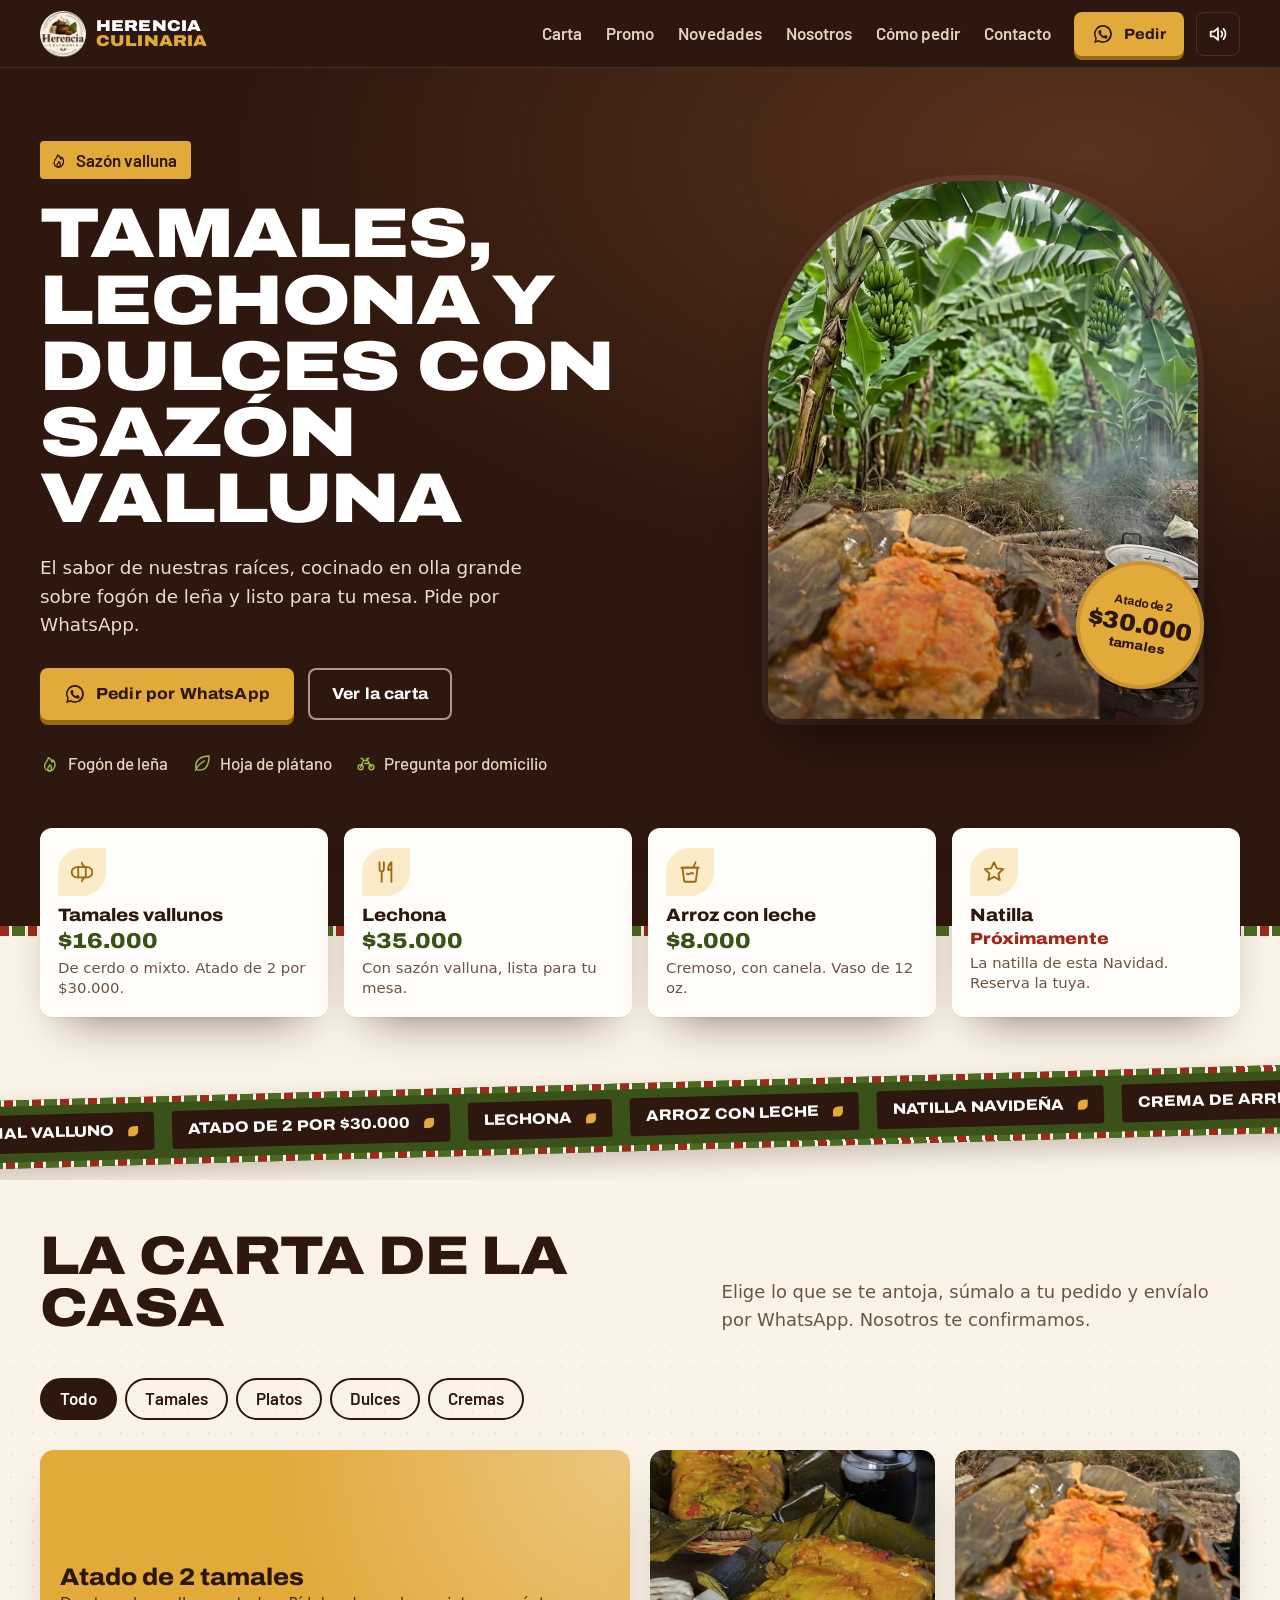
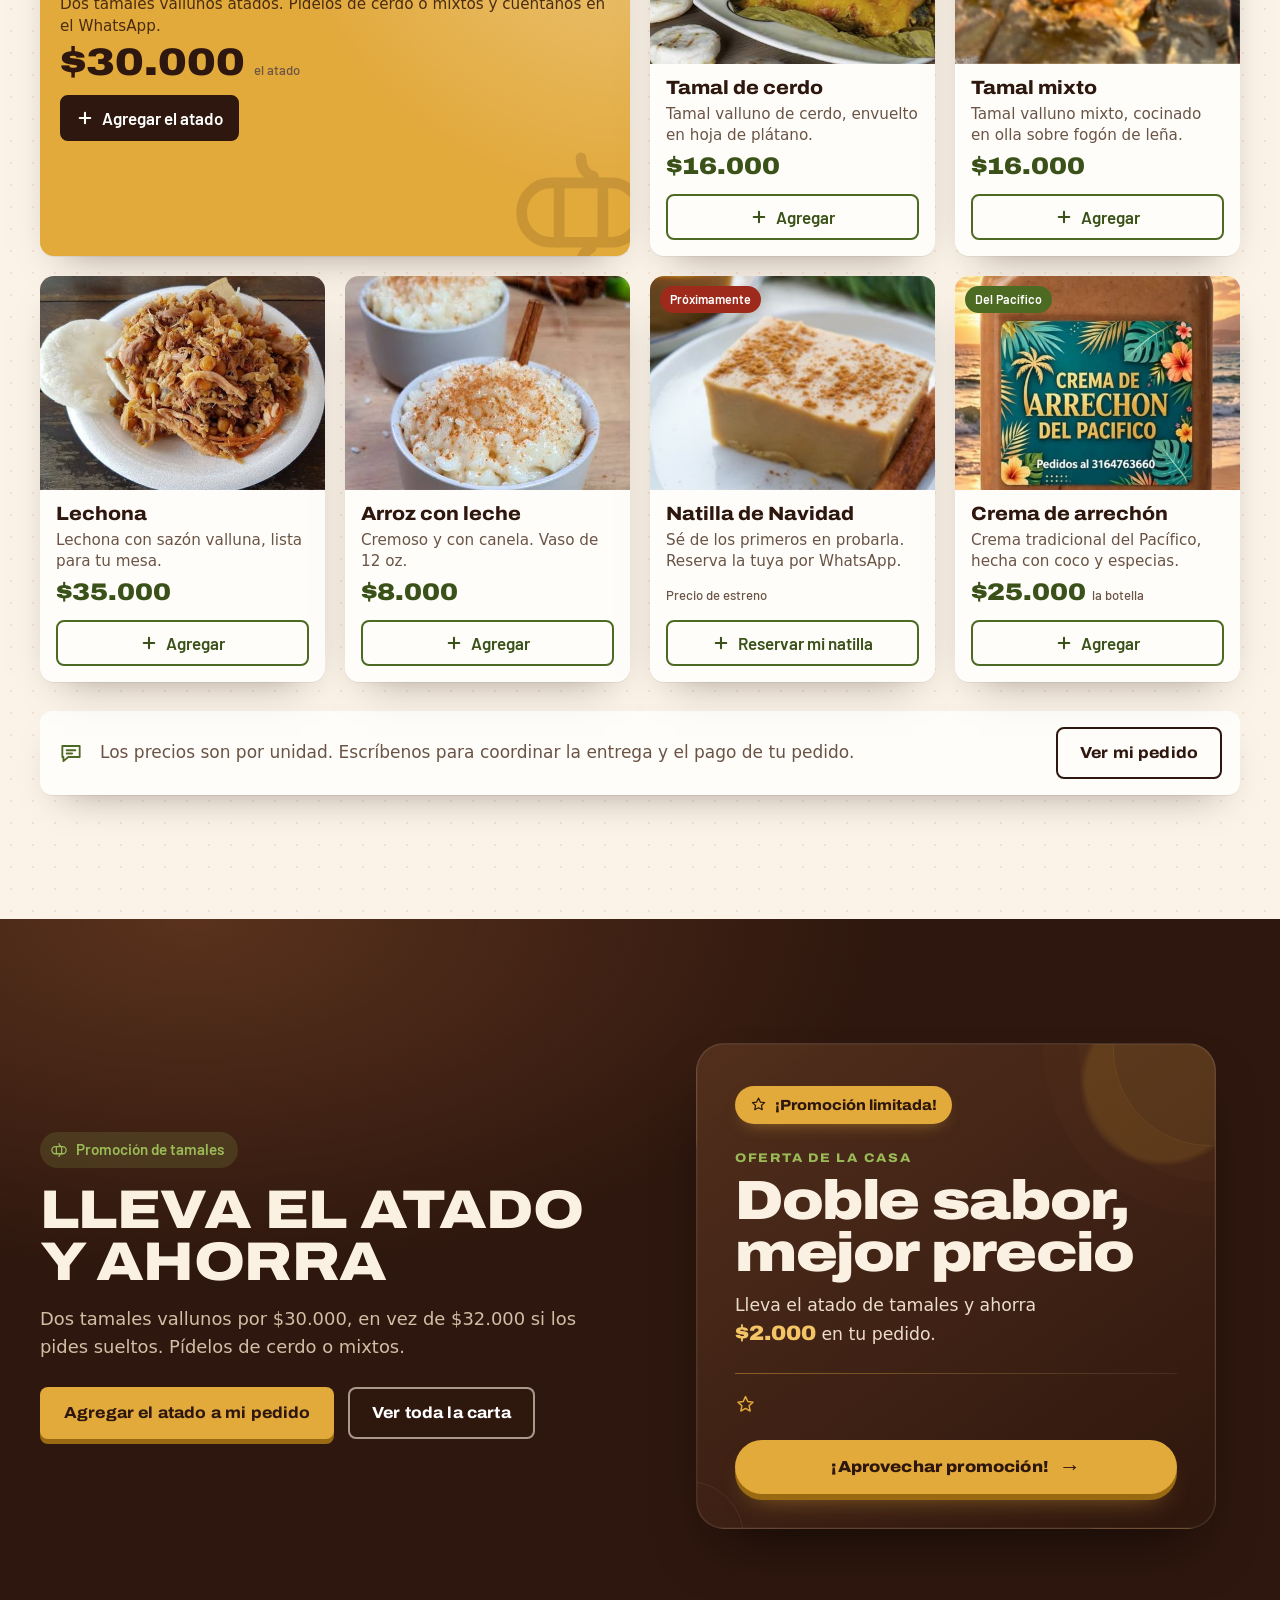
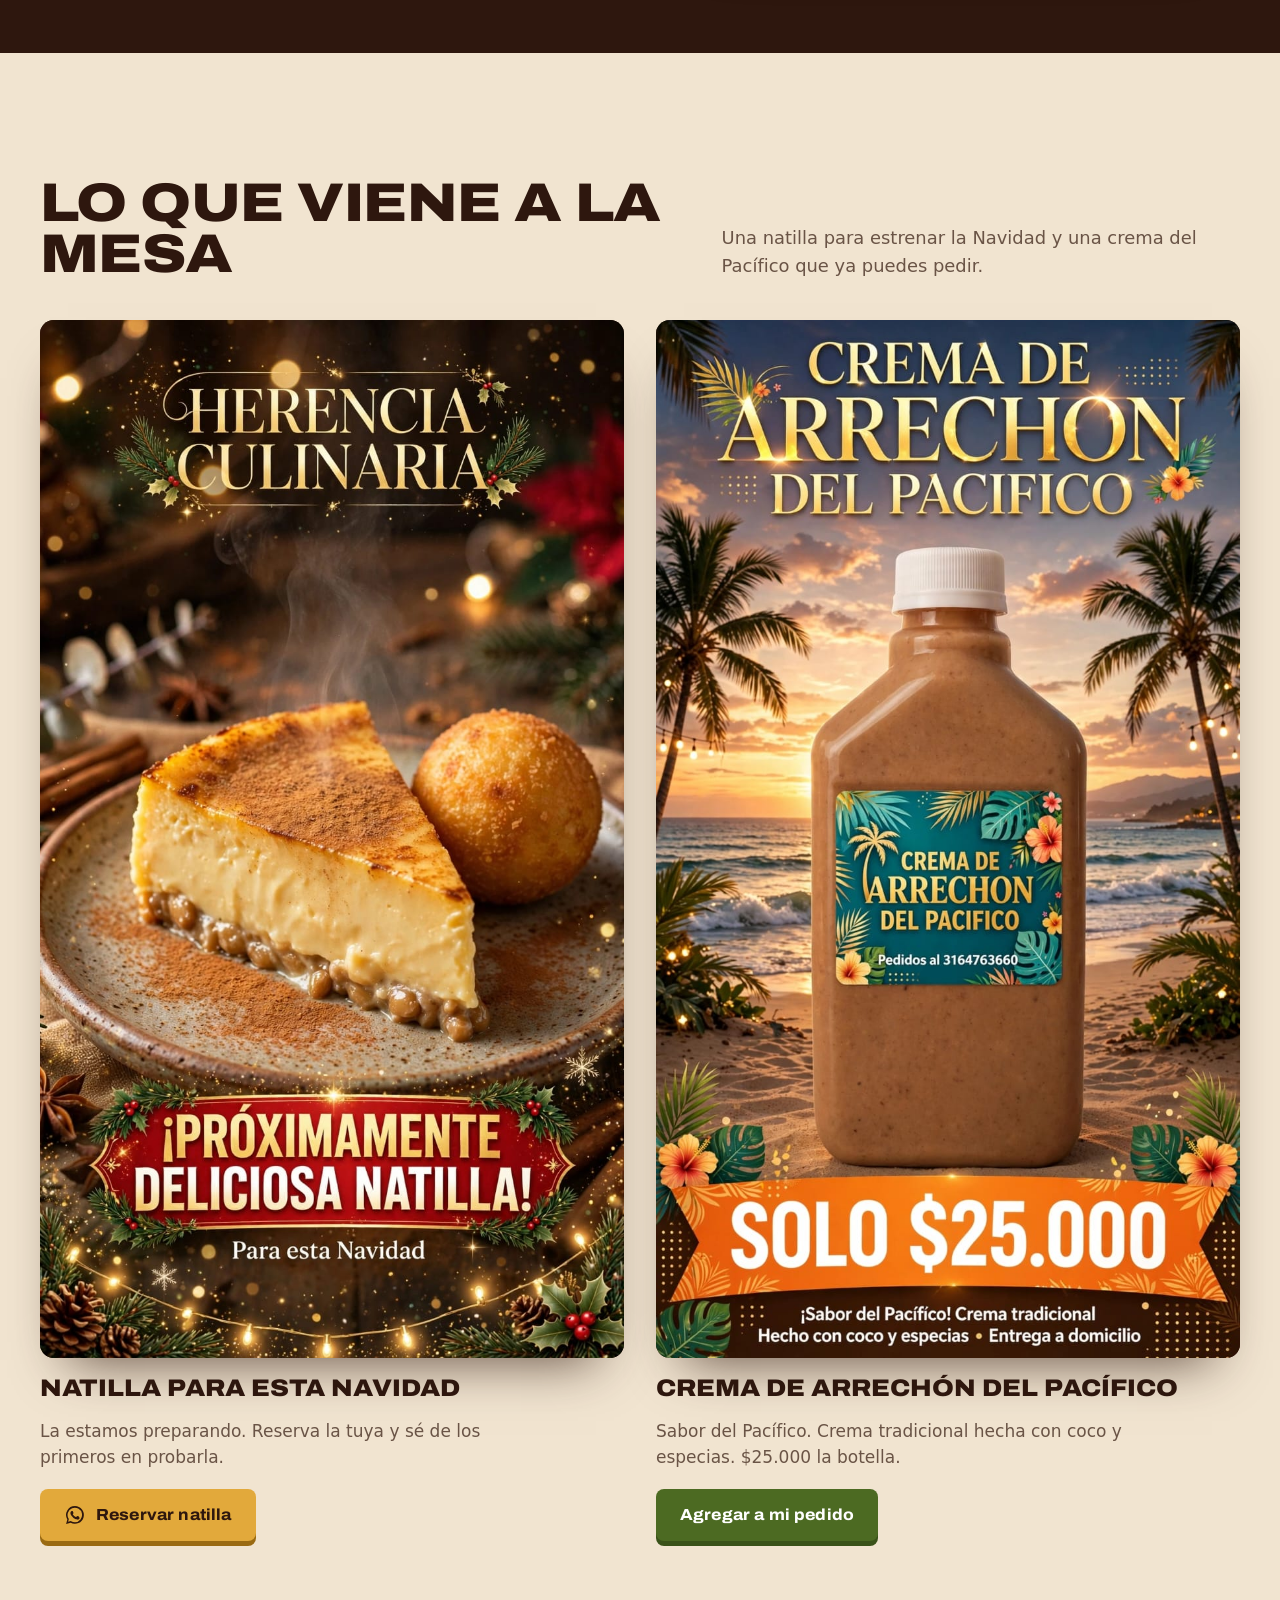
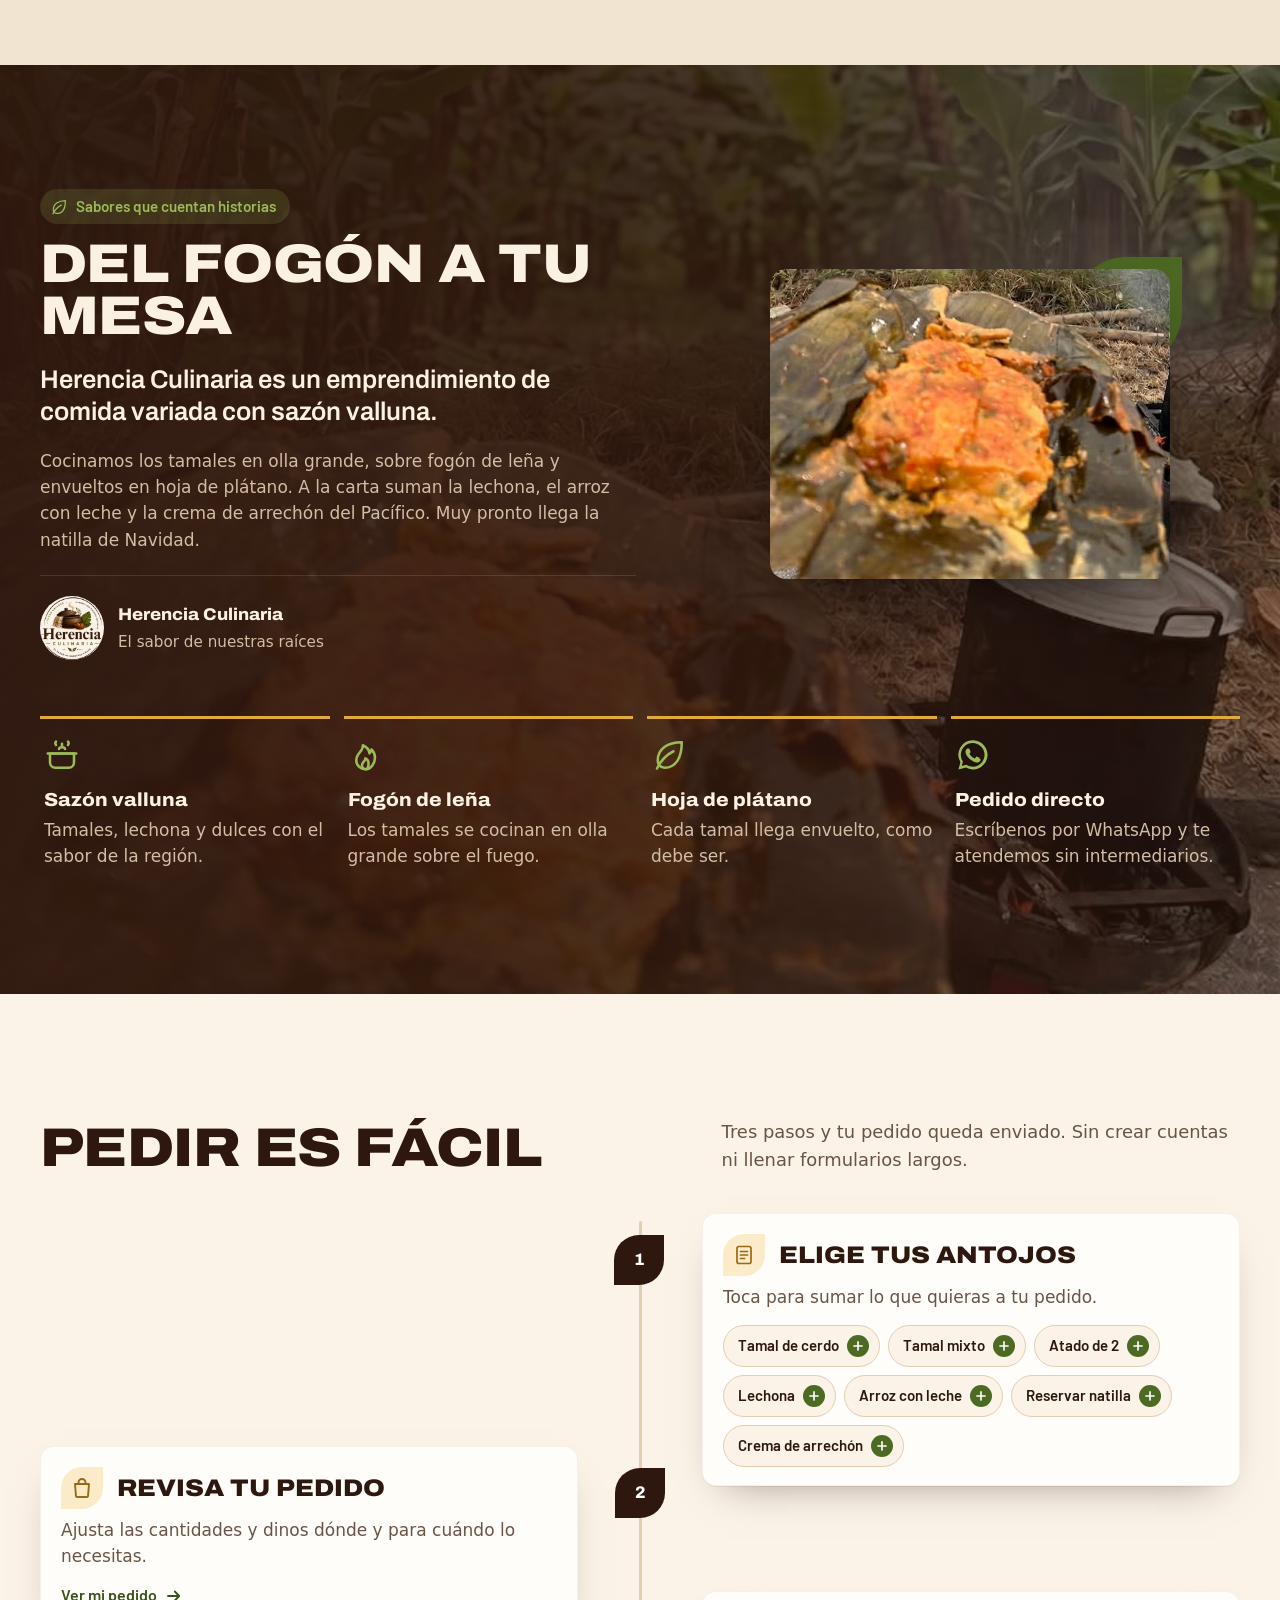
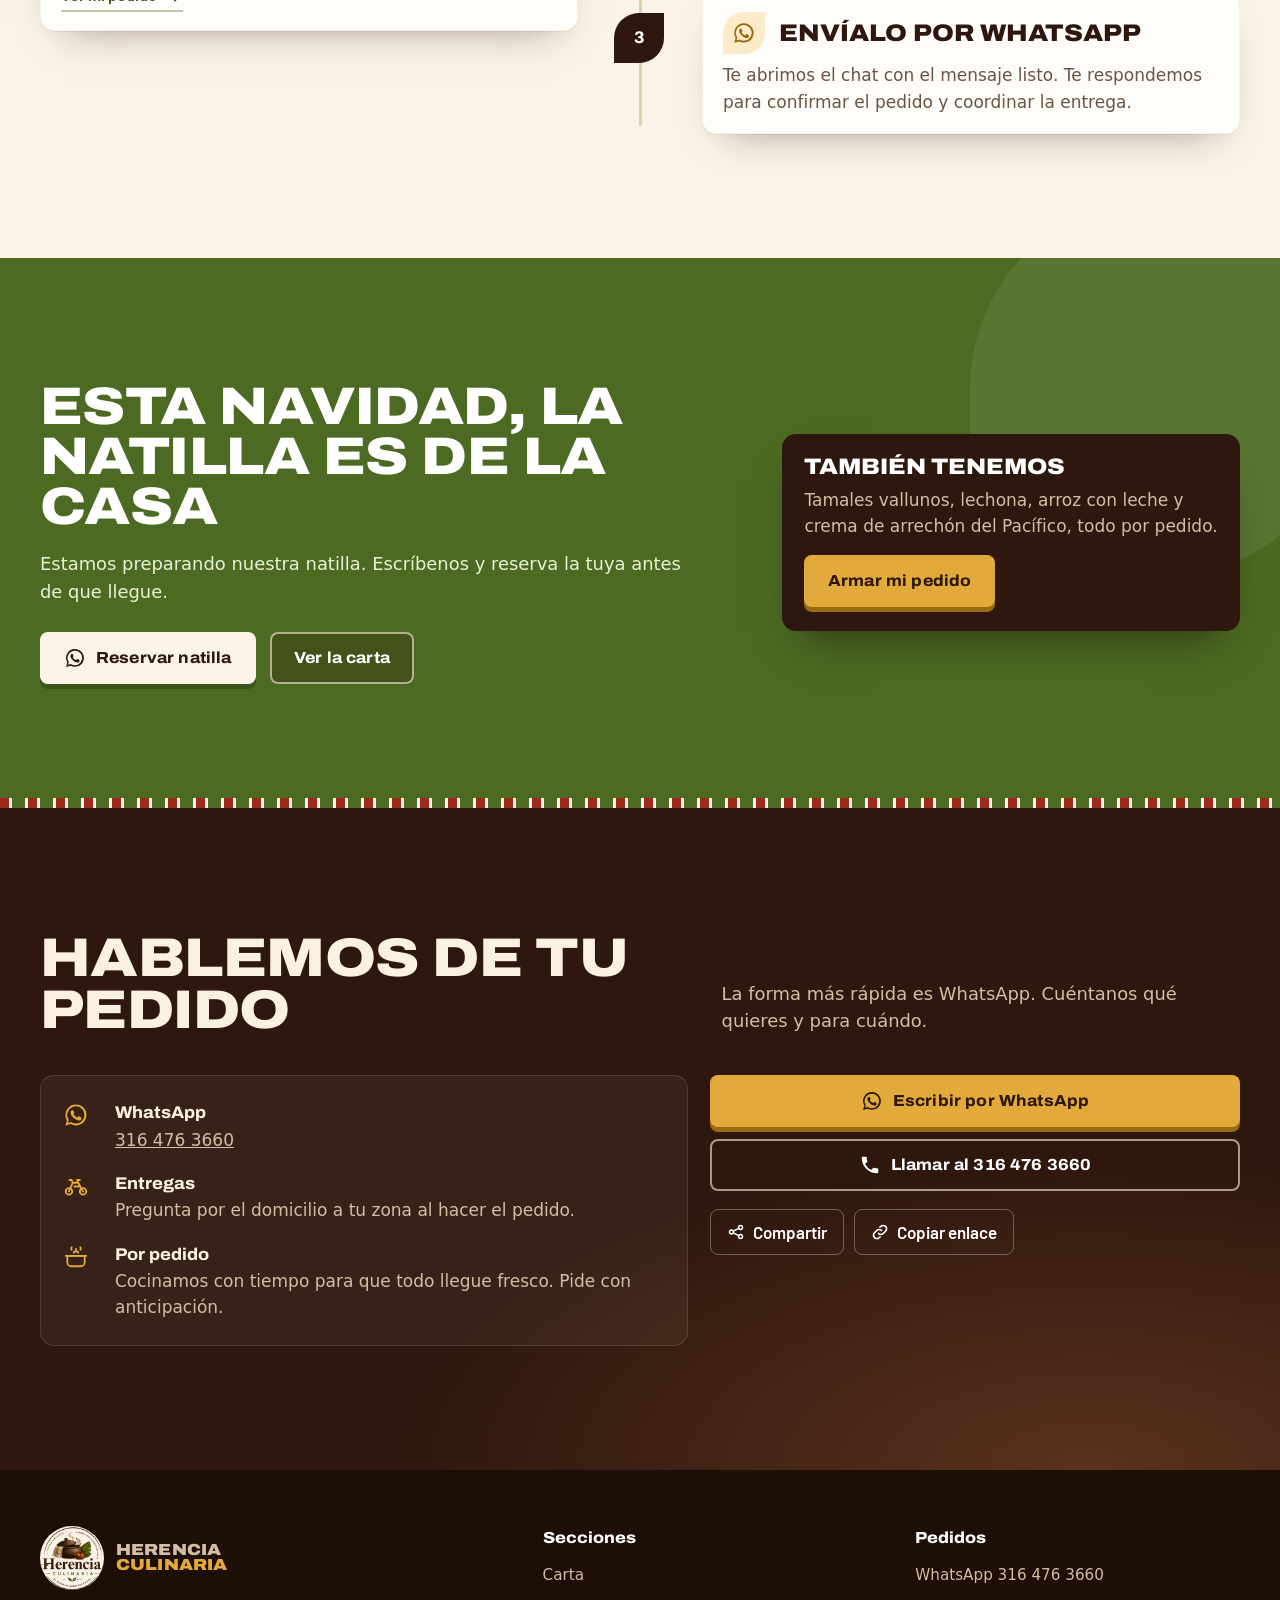
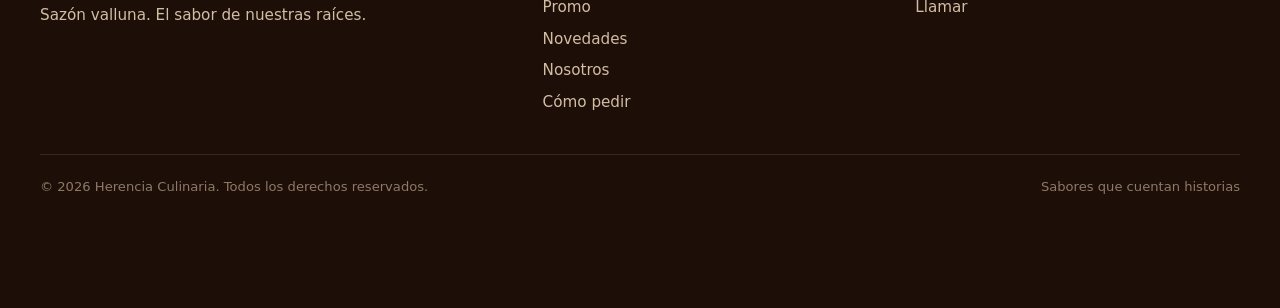
==== commit 9db5ad59: "Add files via upload" ====
--- a/index (1).html
+++ b/index (1).html
@@ -13,443 +13,10 @@
 <meta name="twitter:card" content="summary_large_image">
 <link rel="icon" href="favicon.ico" sizes="any"><link rel="icon" type="image/png" href="favicon.png"><link rel="apple-touch-icon" href="apple-touch-icon.png">
 <link rel="preload" href="font_archivo.woff2" as="font" type="font/woff2" crossorigin>
-<style>
-@font-face{font-family:"Archivo";src:url(font_archivo.woff2) format("woff2");font-weight:100 900;font-stretch:62% 125%;font-display:swap}
-@font-face{font-family:"Barlow";src:url(font_b400.woff2) format("woff2");font-weight:400;font-display:swap}
-@font-face{font-family:"Barlow";src:url(font_b500.woff2) format("woff2");font-weight:500;font-display:swap}
-@font-face{font-family:"Barlow";src:url(font_b600.woff2) format("woff2");font-weight:600;font-display:swap}
-
-:root{
-  --oro:#E2A93B; --oro-2:#9A6A12; --oro-claro:#F3C566; --oro-suave:#FBEBC8;
-  --cafe:#2E170E; --cafe-2:#3D2013; --cafe-3:#53301D; --linea:rgba(255,236,210,.12);
-  --crema:#FBF3E8; --arena:#F1E4D0; --arena-2:#E2CFB2; --blanco:#FFFDF9;
-  --verde:#4C6A22; --verde-2:#3A5219; --verde-claro:#9BBB57; --verde-suave:#E7EED5;
-  --rojo:#9E2A1C; --tierra:#8A4F2B;
-  --texto-claro:#FBF1E2; --sub-claro:#D2BDA5; --texto-osc:#2E170E; --sub-osc:#6A5446;
-  --mantel:repeating-linear-gradient(90deg,var(--rojo) 0 9px,var(--crema) 9px 12px,var(--verde) 12px 25px,var(--crema) 25px 28px);
-  --hoja:50% 0 50% 0;
-  --display:"Archivo","Arial Narrow",Impact,sans-serif;
-  --texto:"Barlow",system-ui,-apple-system,"Segoe UI",sans-serif;
-  --hd:68px; --gutter:20px; --ancho:1200px;
-  --sombra:0 1px 0 rgba(46,23,14,.06),0 18px 40px -24px rgba(46,23,14,.5);
-}
-@media (min-width:900px){:root{--gutter:32px}}
-*{box-sizing:border-box;-webkit-tap-highlight-color:transparent}
-html{-webkit-text-size-adjust:100%;scroll-padding-top:calc(var(--hd) + 10px);scroll-behavior:smooth}
-@media (prefers-reduced-motion:reduce){html{scroll-behavior:auto}}
-body{margin:0;background:var(--crema);color:var(--texto-osc);font-family:var(--texto);font-size:17px;line-height:1.55;overflow-x:hidden}
-img{max-width:100%;display:block;height:auto}
-a{color:inherit}
-button{font:inherit;color:inherit}
-:focus-visible{outline:3px solid var(--oro);outline-offset:3px}
-.sr{position:absolute!important;width:1px;height:1px;overflow:hidden;clip:rect(0 0 0 0);white-space:nowrap}
-.cont{max-width:calc(var(--ancho) + var(--gutter) * 2);margin:0 auto;padding:0 var(--gutter)}
-.tit{font-family:var(--display);font-stretch:116%;font-weight:850;text-transform:uppercase;line-height:.95;letter-spacing:-.01em;margin:0}
-.h2{font-size:clamp(1.9rem,5vw,3.4rem)}
-.sec{position:relative;padding:88px 0}
-@media (min-width:1080px){.sec{padding:124px 0}}
-.oscuro{background:var(--cafe);color:var(--texto-claro)}
-.cab{display:grid;gap:16px;margin-bottom:40px}
-@media (min-width:900px){.cab{grid-template-columns:1.1fr .9fr;align-items:end;gap:48px}.cab .lead{margin:0}}
-.lead{font-size:1.12rem;max-width:58ch;margin:18px 0 0;color:var(--sub-osc)}
-.oscuro .lead{color:var(--sub-claro)}
-.hoja-ic{display:grid;place-items:center;border-radius:var(--hoja)}
-.sello-t{display:inline-flex;align-items:center;gap:8px;font-weight:600;color:var(--verde-2);background:var(--verde-suave);padding:6px 14px 6px 10px;border-radius:999px;margin:0 0 16px;font-size:.95rem}
-.sello-t svg{width:18px;height:18px}
-.oscuro .sello-t{background:rgba(155,187,87,.16);color:var(--verde-claro)}
-
-/* BOTONES */
-.btn{display:inline-flex;align-items:center;justify-content:center;gap:10px;min-height:52px;padding:0 22px;border-radius:8px;border:2px solid transparent;font-family:var(--display);font-stretch:108%;font-weight:750;font-size:1rem;letter-spacing:.01em;text-decoration:none;cursor:pointer;transition:transform .15s ease,background-color .2s ease,border-color .2s ease,color .2s,box-shadow .2s;position:relative;overflow:hidden;white-space:nowrap}
-.btn svg{width:22px;height:22px;flex:none}
-.btn:active{transform:translateY(2px)}
-.btn-o{background:var(--oro);color:var(--cafe);box-shadow:0 5px 0 var(--oro-2)}
-.btn-o:active{box-shadow:0 2px 0 var(--oro-2)}
-.btn-o:hover{background:var(--oro-claro)}
-.btn-o::after{content:"";position:absolute;top:0;left:-60%;width:40%;height:100%;background:linear-gradient(100deg,transparent,rgba(255,255,255,.5),transparent);transform:skewX(-18deg);animation:brillo 6s ease-in-out infinite}
-@keyframes brillo{0%,75%{left:-60%}100%{left:130%}}
-.btn-l{border-color:rgba(255,241,226,.6);color:#fff;background:rgba(46,23,14,.3)}
-.btn-l:hover{background:rgba(255,255,255,.12);border-color:#fff}
-.btn-c{border-color:var(--cafe);color:var(--cafe);background:transparent}
-.btn-c:hover{background:var(--cafe);color:#fff}
-.btn-v{background:var(--verde);color:#fff;box-shadow:0 5px 0 var(--verde-2)}
-.btn-v:active{box-shadow:0 2px 0 var(--verde-2)}
-.btn-v:hover{background:#5a7c29}
-.btn-b{background:var(--crema);color:var(--cafe);box-shadow:0 5px 0 rgba(0,0,0,.2)}
-.btn-b:hover{background:#fff}
-
-/* ============ ENTRADA ============ */
-#en{display:none}
-.js #en{display:flex}
-#en{position:fixed;inset:0;z-index:100;flex-direction:column;align-items:center;justify-content:center;
-  background:linear-gradient(180deg,rgba(0,0,0,.35),rgba(0,0,0,0) 20%,rgba(0,0,0,0) 76%,rgba(0,0,0,.45)),
-  repeating-linear-gradient(180deg,#6a3f26 0,#7b4a2e 6px,#5a321d 9px,#6f4228 18px,#3f2112 21px,#2c160b 22px);
-  transition:transform 1.3s cubic-bezier(.65,0,.3,1);will-change:transform}
-#en.abre{transform:translateY(-104%)}
-.en-placa{position:relative;width:min(88vw,440px);background:var(--crema);border-radius:18px;padding:22px 22px 26px;text-align:center;color:var(--cafe);box-shadow:0 30px 60px rgba(0,0,0,.5),inset 0 0 0 3px #e4cfb0}
-.en-logo{position:relative;width:min(64vw,250px);aspect-ratio:1;margin:0 auto 6px}
-.en-logo img{width:100%;height:100%;object-fit:contain}
-.js .en-logo img{opacity:0;transform:scale(.82) rotate(-4deg)}
-.en-logo.arma img{animation:logoIn .9s cubic-bezier(.2,.9,.25,1.2) forwards .1s}
-@keyframes logoIn{to{opacity:1;transform:none}}
-.vapor{position:absolute;left:34%;top:20%;width:14%;height:30%;pointer-events:none}
-.vapor i{position:absolute;bottom:0;left:50%;width:70%;aspect-ratio:1;margin-left:-35%;border-radius:50%;background:radial-gradient(circle,rgba(150,120,95,.38),rgba(150,120,95,0) 70%);opacity:0;animation:sube-v 3.2s ease-out infinite}
-.vapor i:nth-child(2){animation-delay:1.05s;left:40%}
-.vapor i:nth-child(3){animation-delay:2.1s;left:62%}
-@keyframes sube-v{0%{opacity:0;transform:translateY(0) scale(.6)}25%{opacity:.9}100%{opacity:0;transform:translateY(-120%) scale(1.8)}}
-.en-nom{font-family:var(--display);font-weight:900;font-stretch:115%;text-transform:uppercase;line-height:.95;font-size:clamp(1.1rem,5vw,1.6rem);margin:6px 0 0;color:var(--cafe)}
-.en-sub{margin:8px 0 18px;color:var(--sub-osc)}
-.js .en-txt{opacity:0;transform:translateY(10px);transition:opacity .5s ease,transform .5s ease;transition-delay:1.1s}
-.en-placa.lista .en-txt{opacity:1;transform:none}
-.en-btn{font-size:1.06rem;padding:0 30px}
-.en-placa.golpe{animation:golpe .26s cubic-bezier(.3,1.6,.5,1)}
-@keyframes golpe{0%{transform:none}25%{transform:translateY(7px) scale(.985) rotate(var(--giro,-.5deg))}60%{transform:translateY(-2px)}100%{transform:none}}
-.en-btn[disabled]{opacity:.85;cursor:default}
-.en-mantel{position:absolute;left:0;right:0;bottom:46px;height:22px;background:var(--mantel)}
-.en-riel{position:absolute;left:0;right:0;bottom:0;height:46px;background:linear-gradient(180deg,#4b2a18,#2a150b);border-top:3px solid #8a5a38}
-
-/* ============ BARRA SUPERIOR Y CABECERA ============ */
-.tb{background:#1d0e07;color:var(--sub-claro);font-size:.86rem;display:none}
-@media (min-width:900px){.tb{display:block}}
-.tb-in{display:flex;align-items:center;gap:22px;height:38px}
-.tb a,.tb span{display:inline-flex;align-items:center;gap:8px;text-decoration:none}
-.tb a:hover{color:#fff}
-.tb svg{width:15px;height:15px;color:var(--oro)}
-.tb .der{margin-left:auto;display:flex;gap:22px}
-.hd{position:sticky;top:0;z-index:50;height:var(--hd);background:var(--cafe);color:#fff;border-bottom:1px solid var(--linea);transition:box-shadow .3s}
-.hd.fijo{box-shadow:0 10px 30px rgba(0,0,0,.28)}
-.hd-in{display:flex;align-items:center;gap:12px;height:100%}
-.hd-marca{display:flex;align-items:center;gap:10px;text-decoration:none;margin-right:auto;min-width:0}
-.hd-marca img{width:46px;height:46px;border-radius:50%;flex:none;background:var(--crema)}
-.hd-nom{font-family:var(--display);font-weight:900;font-stretch:115%;text-transform:uppercase;line-height:.9;font-size:.86rem;letter-spacing:.01em}
-.hd-nom span{display:block;color:var(--oro)}
-.hd-nav{display:none;gap:2px}
-.hd-nav a{position:relative;text-decoration:none;font-weight:600;padding:8px 11px;border-radius:6px;color:#E3D2BD}
-.hd-nav a::after{content:"";position:absolute;left:11px;right:11px;bottom:2px;height:2px;background:var(--oro);transform:scaleX(0);transform-origin:left;transition:transform .25s}
-.hd-nav a:hover{color:#fff}
-.hd-nav a:hover::after,.hd-nav a.act::after{transform:none}
-.hd-nav a.act{color:#fff}
-.icono-b{width:44px;height:44px;border-radius:8px;border:1px solid var(--linea);background:transparent;display:grid;place-items:center;cursor:pointer;flex:none;color:#fff}
-.icono-b svg{width:22px;height:22px}
-.hd-cta{min-height:44px;padding:0 16px;font-size:.92rem;box-shadow:0 4px 0 var(--oro-2)}
-.hd-menu{display:grid}
-@media (max-width:599px){.hd-cta{display:none}}
-@media (max-width:370px){.hd-nom{font-size:.74rem}}
-@media (min-width:1120px){.hd-nav{display:flex}.hd-menu{display:none}.hd-nom{font-size:.98rem}}
-.menu{position:fixed;inset:0;z-index:70;background:var(--cafe);color:#fff;display:flex;flex-direction:column;padding:calc(var(--hd) + 10px) 24px calc(24px + env(safe-area-inset-bottom));overflow:auto}
-.menu[hidden]{display:none}
-.menu-x{position:absolute;right:16px;top:12px}
-.menu nav{display:grid;gap:4px;margin-bottom:28px}
-.menu nav a{display:block;text-decoration:none;font-family:var(--display);font-stretch:118%;font-weight:850;text-transform:uppercase;font-size:clamp(1.6rem,8vw,2.4rem);line-height:1.15;padding:6px 0;border-bottom:1px solid var(--linea)}
-.js .menu nav a{opacity:0;transform:translateX(-18px)}
-.menu.abierto nav a{opacity:1;transform:none;transition:opacity .35s ease,transform .35s ease;transition-delay:calc(var(--i) * 45ms)}
-.menu-contacto{display:grid;gap:10px;margin-top:auto}
-.menu-contacto .btn{width:100%}
-.menu-datos{color:var(--sub-claro);font-size:.95rem;margin:14px 0 0;line-height:1.7}
-
-/* ============ PORTADA ============ */
-.pt{position:relative;color:#fff;background:radial-gradient(120% 90% at 85% 10%,#5a321d 0%,rgba(90,50,29,0) 55%),var(--cafe);isolation:isolate;overflow:hidden}
-.pt-in{display:grid;min-height:min(780px,calc(100svh - var(--hd)));align-items:center;gap:36px;padding-top:56px;padding-bottom:160px}
-@media (min-width:960px){.pt-in{grid-template-columns:1.1fr .9fr;gap:56px}}
-.pt-txt-c{position:relative;z-index:2}
-.lugar{display:inline-flex;align-items:center;gap:8px;font-weight:600;color:var(--cafe);background:var(--oro);padding:6px 14px 6px 10px;border-radius:4px;margin-bottom:22px}
-.lugar svg{width:18px;height:18px}
-.pt h1{font-family:var(--display);font-stretch:120%;font-weight:900;text-transform:uppercase;line-height:.94;letter-spacing:-.015em;font-size:clamp(2.2rem,5.6vw,4.4rem);margin:0;max-width:14ch}
-.pt h1 .pal{display:inline-block;overflow:hidden;vertical-align:top;padding-bottom:.06em;margin-bottom:-.06em}
-.pt h1 .pal>span{display:inline-block}
-.js .pt h1 .pal>span{transform:translateY(108%)}
-.listo .pt h1 .pal>span{transform:none;transition:transform .85s cubic-bezier(.2,.8,.2,1);transition-delay:calc(var(--i) * 70ms + 200ms)}
-.pt h1 .acento{color:var(--oro)}
-.pt-txt{font-size:1.15rem;max-width:46ch;margin:22px 0 28px;color:#EBDDC9}
-.pt-acc{display:flex;flex-wrap:wrap;gap:14px}
-.pt-sellos{display:flex;flex-wrap:wrap;gap:10px 24px;margin:30px 0 0;padding:0;list-style:none;color:#E6D6C0;font-weight:500}
-.pt-sellos li{display:flex;align-items:center;gap:8px}
-.pt-sellos svg{width:20px;height:20px;color:var(--verde-claro)}
-.js .pt .lugar,.js .pt-txt,.js .pt-acc,.js .pt-sellos,.js .pt-foto{opacity:0;transform:translateY(14px)}
-.listo .pt .lugar,.listo .pt-txt,.listo .pt-acc,.listo .pt-sellos{opacity:1;transform:none;transition:opacity .7s ease .85s,transform .7s ease .85s}
-.listo .pt .lugar{transition-delay:.1s}
-.listo .pt-sellos{transition-delay:1.15s}
-.pt-foto{position:relative;z-index:1;justify-self:center;width:min(100%,430px)}
-.listo .pt-foto{opacity:1;transform:none;transition:opacity .9s ease .3s,transform .9s ease .3s}
-.pt-marco{position:relative;border-radius:200px 200px 18px 18px;overflow:hidden;aspect-ratio:4/5;box-shadow:0 30px 60px -20px rgba(0,0,0,.65),0 0 0 6px rgba(251,243,232,.08)}
-.pt-marco img{width:100%;height:100%;object-fit:cover;object-position:50% 62%;transform:scale(1.12);transition:transform 2.8s cubic-bezier(.2,.7,.2,1)}
-.listo .pt-marco img{transform:scale(1)}
-.pt-marco::after{content:"";position:absolute;inset:0;background:linear-gradient(0deg,rgba(46,23,14,.45),rgba(46,23,14,0) 40%)}
-.pt-chapa{position:absolute;z-index:3;right:-6px;bottom:30px;width:128px;height:128px;border-radius:50%;background:var(--oro);color:var(--cafe);display:grid;place-content:center;text-align:center;font-family:var(--display);line-height:1;transform:rotate(10deg);box-shadow:0 14px 28px -10px rgba(0,0,0,.6),inset 0 0 0 4px rgba(46,23,14,.14);animation:mece 5s ease-in-out infinite}
-.pt-chapa small{font-size:.74rem;font-weight:700;font-stretch:100%}
-.pt-chapa b{display:block;font-size:1.5rem;font-weight:900;font-stretch:104%;margin:3px 0;letter-spacing:-.02em}
-.pt-chapa span{font-size:.8rem;font-weight:800;font-stretch:108%}
-@keyframes mece{0%,100%{transform:rotate(10deg)}50%{transform:rotate(4deg) translateY(-4px)}}
-.pt-mantel{position:absolute;left:0;right:0;bottom:0;height:10px;background:var(--mantel);z-index:2}
-@media (max-width:959px){
-  .pt-in{padding-top:30px;padding-bottom:138px;min-height:0}
-  .pt-foto{order:-1;width:min(86%,340px)}
-  .pt-chapa{width:108px;height:108px;right:-8px;bottom:22px}
-  .pt-chapa b{font-size:1.2rem}
-  .pt-txt{font-size:1.04rem;margin:16px 0 22px}
-  .pt-acc .btn{flex:1 1 auto}
-  .pt-sellos{font-size:.93rem;gap:8px 18px}
-}
-/* accesos rápidos */
-.acc{position:relative;z-index:3;margin-top:-108px}
-.acc-grid{display:grid;grid-template-columns:1fr 1fr;gap:12px}
-@media (min-width:960px){.acc-grid{grid-template-columns:repeat(4,1fr);gap:16px}}
-.acc-t{position:relative;display:flex;flex-direction:column;gap:6px;background:var(--blanco);border-radius:12px;padding:20px 18px 18px;text-decoration:none;box-shadow:0 1px 0 rgba(46,23,14,.06),0 24px 48px -26px rgba(46,23,14,.65);transition:transform .3s cubic-bezier(.2,.8,.2,1)}
-.acc-t::after{content:"";position:absolute;left:0;right:0;bottom:0;height:4px;border-radius:0 0 12px 12px;background:var(--verde);transform:scaleX(0);transform-origin:left;transition:transform .35s}
-.acc-t:hover{transform:translateY(-5px)}
-.acc-t:hover::after{transform:none}
-.acc-ic{width:48px;height:48px;background:var(--oro-suave);color:var(--oro-2);margin-bottom:4px;transition:background-color .3s,color .3s}
-.acc-t:hover .acc-ic{background:var(--verde);color:#fff}
-.acc-ic svg{width:26px;height:26px}
-.acc-t h3{font-family:var(--display);font-stretch:110%;font-weight:800;font-size:1.12rem;line-height:1.05;margin:0}
-.acc-t .pr{font-family:var(--display);font-stretch:112%;font-weight:850;font-size:1.35rem;color:var(--verde-2);line-height:1}
-.acc-t .pr.prox{font-size:1.02rem;color:var(--rojo)}
-.acc-t p{margin:0;color:var(--sub-osc);font-size:.93rem;line-height:1.35}
-@media (max-width:599px){.acc-t{padding:16px 14px 14px}.acc-t p{display:none}.acc-ic{width:42px;height:42px}.acc-t h3{font-size:1rem}.acc-t .pr{font-size:1.15rem}}
-
-/* ============ CINTA ============ */
-.cinta-env{position:relative;overflow:hidden;padding:66px 0 30px;background:var(--crema)}
-.cinta{position:relative;margin:0 -4%;padding:9px 0;background:var(--verde-2);transform:rotate(-1.6deg);box-shadow:0 10px 24px rgba(46,23,14,.22);border-top:6px solid transparent;border-bottom:6px solid transparent;border-image:var(--mantel) 6 0 6 0 stretch}
-.cinta-pista{display:flex;width:max-content;animation:cinta 46s linear infinite}
-.pausa .cinta-pista{animation-play-state:paused}
-.cinta-grupo{display:flex;align-items:center;gap:18px;padding-right:18px}
-.cinta-it{display:inline-flex;align-items:center;gap:14px;background:var(--cafe);color:#fff;font-family:var(--display);font-stretch:112%;font-weight:800;text-transform:uppercase;font-size:.95rem;padding:7px 16px;border-radius:3px;white-space:nowrap}
-.cinta-it::after{content:"";width:10px;height:10px;background:var(--oro);border-radius:var(--hoja)}
-@keyframes cinta{to{transform:translateX(-50%)}}
-
-/* ============ CARTA ============ */
-.ca{background:var(--crema);padding-top:50px}
-.ca::before{content:"";position:absolute;inset:0;pointer-events:none;background-image:radial-gradient(rgba(138,79,43,.1) 1.2px,transparent 1.4px);background-size:22px 22px;-webkit-mask-image:linear-gradient(180deg,transparent,#000 25%);mask-image:linear-gradient(180deg,transparent,#000 25%)}
-.ca .cont{position:relative}
-.ca-filtros{display:flex;gap:8px;overflow-x:auto;padding:4px var(--gutter) 14px;margin:0 calc(var(--gutter) * -1) 16px;scrollbar-width:none}
-.ca-filtros::-webkit-scrollbar{display:none}
-.ca-f{flex:none;min-height:42px;padding:0 18px;border-radius:999px;border:2px solid var(--cafe);background:transparent;font-weight:600;cursor:pointer;color:var(--cafe);transition:background-color .2s,color .2s}
-.ca-f[aria-pressed="true"]{background:var(--cafe);color:#fff}
-.ca-grid{display:grid;gap:16px;grid-template-columns:1fr 1fr}
-@media (min-width:860px){.ca-grid{grid-template-columns:repeat(3,1fr);gap:20px}}
-@media (min-width:1100px){.ca-grid{grid-template-columns:repeat(4,1fr)}}
-.ca-c{position:relative;background:var(--blanco);border-radius:14px;overflow:hidden;display:flex;flex-direction:column;box-shadow:var(--sombra);transition:transform .35s cubic-bezier(.2,.8,.2,1),box-shadow .35s}
-.ca-c:hover{transform:translateY(-4px);box-shadow:0 1px 0 rgba(46,23,14,.06),0 26px 46px -24px rgba(46,23,14,.55)}
-.ca-c[hidden]{display:none}
-.ca-foto{position:relative;aspect-ratio:4/3;overflow:hidden;background:var(--arena)}
-.ca-foto img{width:100%;height:100%;object-fit:cover;transition:transform .8s cubic-bezier(.2,.7,.2,1)}
-.ca-c:hover .ca-foto img{transform:scale(1.06)}
-.ca-ins{position:absolute;left:10px;top:10px;background:var(--rojo);color:#fff;padding:4px 10px;border-radius:999px;font-size:.78rem;font-weight:600}
-.ca-ins.v{background:var(--verde)}
-.ca-cuerpo{padding:14px 16px 16px;display:flex;flex-direction:column;gap:6px;flex:1}
-.ca-c h3{font-family:var(--display);font-stretch:108%;font-weight:800;font-size:1.2rem;line-height:1.05;margin:0}
-.ca-c p{margin:0;color:var(--sub-osc);font-size:.95rem;line-height:1.4}
-.ca-precio{font-family:var(--display);font-stretch:114%;font-weight:900;font-size:1.5rem;line-height:1;color:var(--verde-2);margin-top:2px}
-.ca-precio small{font-family:var(--texto);font-weight:500;font-size:.82rem;color:var(--sub-osc);font-stretch:100%}
-.ca-add{margin-top:auto;display:inline-flex;align-items:center;justify-content:center;gap:8px;min-height:46px;padding:0 14px;border-radius:8px;border:2px solid var(--verde);background:var(--blanco);color:var(--verde-2);font-weight:600;cursor:pointer;transition:background-color .2s,color .2s;margin-top:10px}
-.ca-add svg{width:18px;height:18px}
-.ca-add .ok{display:none}
-.ca-add[aria-pressed="true"]{background:var(--verde);color:#fff}
-.ca-add[aria-pressed="true"] .mas{display:none}
-.ca-add[aria-pressed="true"] .ok{display:block}
-.ca-promo{grid-column:1 / -1;background:var(--oro);color:var(--cafe);flex-direction:row;align-items:center;padding:0;background-image:radial-gradient(circle at 100% 0,rgba(255,255,255,.35),rgba(255,255,255,0) 50%)}
-@media (min-width:860px){.ca-promo{grid-column:span 2}}
-.ca-promo .ca-cuerpo{padding:20px 20px 20px;gap:4px}
-.ca-promo h3{font-size:1.5rem}
-.ca-promo p{color:#4a2c10}
-.ca-promo .ca-precio{color:var(--cafe);font-size:2.4rem}
-.ca-promo .ca-add{border-color:var(--cafe);background:var(--cafe);color:#fff;align-self:flex-start}
-.ca-promo .ca-add[aria-pressed="true"]{background:#fff;color:var(--cafe)}
-.ca-promo svg.fondo-m{position:absolute;right:-26px;bottom:-30px;width:150px;height:150px;opacity:.14;color:var(--cafe)}
-.ca-nota{margin:28px 0 0;color:var(--sub-osc);display:flex;flex-wrap:wrap;align-items:center;gap:10px 16px;background:var(--blanco);border-radius:12px;padding:16px 18px;box-shadow:var(--sombra)}
-.ca-nota svg{width:26px;height:26px;color:var(--verde);flex:none}
-.ca-nota p{margin:0;flex:1 1 260px}
-@media (max-width:859px){.ca-grid{gap:10px}.ca-cuerpo{padding:10px 11px 12px;gap:4px}.ca-c h3{font-size:1rem}.ca-c p{font-size:.86rem}.ca-precio{font-size:1.25rem}.ca-add{font-size:.9rem;padding:0 8px;min-height:44px}.ca-add .t-larga{display:none}.ca-promo h3{font-size:1.2rem}.ca-promo .ca-precio{font-size:1.9rem}}
-@media (max-width:340px){.ca-grid{grid-template-columns:1fr}}
-
-/* ============ PROMO (tabla de madera) ============ */
-.pm{overflow:hidden;background:radial-gradient(90% 80% at 15% 0%,#5a321d 0%,rgba(90,50,29,0) 60%),var(--cafe)}
-.pm-grid{display:grid;gap:36px;align-items:center}
-@media (min-width:960px){.pm-grid{grid-template-columns:1fr 1fr;gap:64px}}
-.pm h2{font-size:clamp(2rem,5vw,3.4rem)}
-.pm-acc{display:flex;flex-wrap:wrap;gap:14px;margin-top:26px}
-.tabla{position:relative;width:min(100%,460px);justify-self:center;aspect-ratio:665/865;border-radius:10px;overflow:hidden;box-shadow:0 40px 70px -26px rgba(0,0,0,.8),0 0 0 1px rgba(255,255,255,.06);transform:rotate(1.2deg);transition:transform .5s cubic-bezier(.2,.8,.2,1)}
-.tabla:hover{transform:rotate(0)}
-.tabla>img{position:absolute;inset:0;width:100%;height:100%;object-fit:cover}
-.tabla-in{position:absolute;inset:11% 12% 9% 12%;display:flex;flex-direction:column;align-items:center;justify-content:center;text-align:center;color:#2a1209;text-shadow:0 1px 0 rgba(255,214,160,.28),0 -1px 1px rgba(0,0,0,.35)}
-.tabla-in small{font-family:var(--display);font-stretch:112%;font-weight:800;text-transform:uppercase;letter-spacing:.14em;font-size:.82rem}
-.tabla-in b{display:block;font-family:var(--display);font-stretch:108%;font-weight:900;font-size:clamp(2rem,8.4vw,2.9rem);line-height:.95;margin:10px 0 4px;letter-spacing:-.03em;white-space:nowrap}
-.tabla-in .de{font-family:var(--display);font-stretch:112%;font-weight:800;text-transform:uppercase;font-size:clamp(1rem,3.8vw,1.3rem);line-height:1.1}
-.tabla-in .linea{width:60%;height:3px;margin:16px auto;background:currentColor;opacity:.55;border-radius:2px}
-.tabla-in p{margin:0;font-size:1rem;line-height:1.35;max-width:24ch;font-weight:600}
-.tabla-in .btn{margin-top:18px;min-height:46px;font-size:.95rem;text-shadow:none}
-
-/* ============ NOVEDADES (afiches) ============ */
-.nv{background:var(--arena)}
-.nv-grid{display:grid;gap:28px}
-@media (min-width:760px){.nv-grid{grid-template-columns:1fr 1fr;gap:32px}}
-.nv-c{display:flex;flex-direction:column;gap:18px}
-.nv-afiche{position:relative;border-radius:14px;overflow:hidden;box-shadow:0 30px 50px -28px rgba(46,23,14,.75);background:var(--cafe);transition:transform .45s cubic-bezier(.2,.8,.2,1)}
-.nv-c:hover .nv-afiche{transform:translateY(-6px) rotate(-.6deg)}
-.nv-afiche img{width:100%;aspect-ratio:9/16;object-fit:cover}
-.nv-c h3{font-family:var(--display);font-stretch:112%;font-weight:850;text-transform:uppercase;font-size:1.5rem;line-height:1;margin:0}
-.nv-c p{margin:0;color:var(--sub-osc);max-width:46ch}
-.nv-c .btn{align-self:flex-start}
-
-/* ============ NOSOTROS ============ */
-.no{overflow:hidden;isolation:isolate}
-.no-fondo{position:absolute;inset:0;z-index:-2}
-.no-fondo img{width:100%;height:100%;object-fit:cover;object-position:50% 85%}
-.no::before{content:"";position:absolute;inset:0;z-index:-1;background:linear-gradient(90deg,rgba(46,23,14,.96) 0%,rgba(46,23,14,.86) 55%,rgba(46,23,14,.55) 100%)}
-.no-grid{display:grid;gap:36px}
-@media (min-width:960px){.no-grid{grid-template-columns:1.05fr .95fr;align-items:center;gap:64px}}
-.no-txt p{color:var(--sub-claro);margin:0 0 14px;max-width:56ch}
-.no-txt p.grande{font-family:var(--display);font-stretch:100%;font-weight:600;font-size:clamp(1.25rem,2.4vw,1.6rem);line-height:1.25;color:var(--texto-claro);margin-bottom:20px}
-.no-firma{display:flex;align-items:center;gap:14px;margin-top:22px;padding-top:20px;border-top:1px solid var(--linea)}
-.no-firma img{width:64px;height:64px;border-radius:50%;background:var(--crema)}
-.no-firma b{display:block;font-family:var(--display);font-stretch:106%;font-weight:800}
-.no-firma span{color:var(--sub-claro);font-size:.95rem}
-.no-foto{position:relative;justify-self:center;width:min(100%,400px)}
-.no-foto .marco{border-radius:16px;overflow:hidden;aspect-ratio:4/3.1;box-shadow:0 30px 60px -24px rgba(0,0,0,.7)}
-.no-foto img{width:100%;height:100%;object-fit:cover}
-.no-foto::before{content:"";position:absolute;right:-12px;top:-12px;width:110px;height:110px;border-radius:var(--hoja);background:var(--verde);opacity:.95;z-index:-1}
-.cp-grid{display:grid;gap:14px;margin-top:56px}
-@media (min-width:700px){.cp-grid{grid-template-columns:1fr 1fr}}
-@media (min-width:1080px){.cp-grid{grid-template-columns:repeat(4,1fr)}}
-.cp-i{border-top:3px solid var(--oro);padding:18px 4px 0}
-.cp-i svg{width:36px;height:36px;color:var(--verde-claro);margin-bottom:10px}
-.cp-i h3{font-family:var(--display);font-stretch:108%;font-weight:800;font-size:1.18rem;line-height:1.1;margin:0 0 6px}
-.cp-i p{margin:0;color:var(--sub-claro)}
-
-/* ============ CÓMO PEDIR (línea de tiempo) ============ */
-.co{background:var(--crema)}
-.tl{position:relative;margin-top:10px}
-.tl-linea{position:absolute;left:24px;top:8px;bottom:8px;width:3px;background:var(--arena-2);border-radius:2px}
-.tl-relleno{position:absolute;left:0;top:0;width:100%;height:0;background:var(--verde);border-radius:2px;transition:height .15s linear}
-.tl-it{position:relative;padding-left:72px;margin-bottom:22px}
-.tl-it:last-child{margin-bottom:0}
-.tl-hex{position:absolute;left:0;top:14px;width:50px;height:50px;border-radius:var(--hoja);background:var(--cafe);color:#fff;display:grid;place-items:center;font-family:var(--display);font-weight:800;font-size:1.05rem;transition:background-color .4s,transform .4s}
-.tl-it.act .tl-hex{background:var(--verde);transform:scale(1.08)}
-.tl-c{background:var(--blanco);border-radius:14px;padding:20px 20px 18px;box-shadow:var(--sombra);border:1px solid rgba(46,23,14,.05)}
-.tl-cab{display:flex;align-items:center;gap:14px;margin-bottom:8px}
-.tl-ic{width:42px;height:42px;background:var(--oro-suave);color:var(--oro-2);flex:none}
-.tl-ic svg{width:24px;height:24px}
-.tl-c h3{font-family:var(--display);font-stretch:112%;font-weight:850;text-transform:uppercase;font-size:clamp(1.2rem,2.6vw,1.5rem);line-height:1;margin:0}
-.tl-c p{margin:0;color:var(--sub-osc)}
-.chips{display:flex;flex-wrap:wrap;gap:8px;margin:14px 0 0}
-.ch{display:inline-flex;align-items:center;gap:8px;min-height:42px;padding:0 10px 0 14px;border-radius:999px;border:1.5px solid var(--arena-2);background:var(--crema);cursor:pointer;font-weight:600;font-size:.94rem;color:var(--cafe);transition:background-color .2s,border-color .2s,color .2s}
-.ch:hover{border-color:var(--verde)}
-.ch i{display:grid;place-items:center;width:22px;height:22px;border-radius:50%;background:var(--verde);color:#fff;font-style:normal}
-.ch i svg{width:14px;height:14px}
-.ch .ok{display:none}
-.ch[aria-pressed="true"]{background:var(--verde);border-color:var(--verde);color:#fff}
-.ch[aria-pressed="true"] i{background:#fff;color:var(--verde-2)}
-.ch[aria-pressed="true"] .mas{display:none}
-.ch[aria-pressed="true"] .ok{display:block}
-.tl-c .enlace{margin-top:14px;display:inline-flex;align-items:center;gap:8px;font-weight:600;color:var(--verde-2);background:none;border:0;border-bottom:2px solid rgba(76,106,34,.35);padding:0 0 2px;cursor:pointer;font-size:1rem}
-.tl-c .enlace svg{width:18px;height:18px;transition:transform .2s}
-.tl-c .enlace:hover svg{transform:translateX(4px)}
-@media (min-width:960px){
-  .tl-linea{left:50%;margin-left:-1.5px}
-  .tl-it{width:50%;padding-left:0;padding-right:62px;margin-bottom:-40px}
-  .tl-it:nth-child(even){margin-left:50%;padding-right:0;padding-left:62px}
-  .tl-hex{left:auto;right:-25px;top:22px}
-  .tl-it:nth-child(even) .tl-hex{right:auto;left:-26px}
-  .tl-it:last-child{margin-bottom:0}
-}
-
-/* ============ LLAMADO ============ */
-.ll{background:var(--verde);color:#fff;overflow:hidden;isolation:isolate}
-.ll::before{content:"";position:absolute;right:-70px;top:-60px;width:380px;height:380px;border-radius:var(--hoja);background:rgba(255,255,255,.07);z-index:-1}
-.ll::after{content:"";position:absolute;left:0;right:0;bottom:0;height:10px;background:var(--mantel)}
-.ll-grid{display:grid;gap:30px;align-items:center}
-@media (min-width:960px){.ll-grid{grid-template-columns:1.2fr .8fr;gap:56px}}
-.ll h2{font-size:clamp(2rem,5vw,3.3rem)}
-.ll p.lead{color:#EAF2D6}
-.ll-acc{display:flex;flex-wrap:wrap;gap:14px;margin-top:26px}
-.ll-nat{background:var(--cafe);border-radius:14px;padding:22px 22px 24px;box-shadow:0 24px 44px -24px rgba(0,0,0,.6)}
-.ll-nat h3{font-family:var(--display);font-stretch:112%;font-weight:850;text-transform:uppercase;font-size:1.4rem;line-height:1;margin:0 0 8px}
-.ll-nat p{margin:0 0 16px;color:var(--sub-claro)}
-
-/* ============ CONTACTO ============ */
-.ct{overflow:hidden;background:radial-gradient(90% 80% at 85% 100%,#5a321d 0%,rgba(90,50,29,0) 60%),var(--cafe)}
-.ct-grid{display:grid;gap:22px}
-@media (min-width:960px){.ct-grid{grid-template-columns:1.1fr .9fr}}
-.ct-ficha{background:rgba(255,236,210,.05);border:1px solid rgba(255,255,255,.12);border-radius:14px;padding:24px 22px;display:grid;gap:18px}
-.ct-dato{display:grid;grid-template-columns:40px 1fr;gap:12px;align-items:start}
-.ct-dato svg{width:26px;height:26px;color:var(--oro);margin-top:2px}
-.ct-dato b{display:block;font-family:var(--display);font-stretch:106%;font-weight:750}
-.ct-dato span,.ct-dato a{color:var(--sub-claro)}
-.ct-acc{display:grid;gap:12px;align-content:start}
-.ct-comp{display:flex;gap:10px;flex-wrap:wrap;margin-top:6px}
-.ct-comp button{min-height:46px;padding:0 16px;border-radius:8px;border:1px solid rgba(255,255,255,.3);background:transparent;cursor:pointer;font-weight:600;display:inline-flex;align-items:center;gap:8px;color:#fff}
-.ct-comp button:hover{background:rgba(255,255,255,.1)}
-.ct-comp svg{width:18px;height:18px}
-
-/* ============ PIE ============ */
-.ft{background:#1d0e07;color:var(--sub-claro);padding:56px 0 calc(110px + env(safe-area-inset-bottom));font-size:.95rem}
-.ft-grid{display:grid;gap:30px}
-@media (min-width:860px){.ft-grid{grid-template-columns:1.4fr 1fr 1fr;gap:48px}}
-.ft-marca{display:flex;align-items:center;gap:12px;margin-bottom:14px}
-.ft-marca img{width:64px;height:64px;border-radius:50%}
-.ft h4{font-family:var(--display);font-stretch:110%;font-weight:800;font-size:1rem;color:#fff;margin:0 0 14px}
-.ft ul{list-style:none;margin:0;padding:0;display:grid;gap:8px}
-.ft a{text-decoration:none}
-.ft a:hover{color:#fff}
-.ft p{margin:0}
-.ft-abajo{display:flex;flex-wrap:wrap;gap:8px 24px;justify-content:space-between;margin-top:40px;padding-top:22px;border-top:1px solid var(--linea);font-size:.82rem;color:#8e7967}
-
-/* ============ PEDIDO ============ */
-.ctz-boton{position:fixed;right:16px;bottom:calc(16px + env(safe-area-inset-bottom));z-index:60;display:inline-flex;align-items:center;gap:10px;min-height:56px;padding:0 20px 0 16px;border-radius:999px;border:0;background:var(--oro);color:var(--cafe);font-family:var(--display);font-stretch:108%;font-weight:800;cursor:pointer;box-shadow:0 14px 30px -8px rgba(0,0,0,.5),0 4px 0 var(--oro-2);transition:transform .3s,opacity .3s}
-.ctz-boton svg{width:24px;height:24px}
-.ctz-boton.oculto{transform:translateY(140%);opacity:0;pointer-events:none}
-.ctz-n{display:none;min-width:26px;height:26px;border-radius:13px;background:var(--cafe);color:#fff;font-size:.95rem;align-items:center;justify-content:center;padding:0 7px}
-.ctz-boton.tiene .ctz-n{display:inline-flex}
-.ctz-boton.salta{animation:salta .45s ease}
-@keyframes salta{30%{transform:scale(1.12)}60%{transform:scale(.96)}}
-.velo{position:fixed;inset:0;z-index:80;background:rgba(20,9,4,.66);display:flex;align-items:flex-end;justify-content:center}
-.velo[hidden]{display:none}
-.hoja{width:100%;max-width:560px;max-height:88svh;overflow:auto;background:var(--blanco);color:var(--texto-osc);border-radius:18px 18px 0 0;padding:22px 20px calc(22px + env(safe-area-inset-bottom));animation:sube .3s ease}
-@media (min-width:640px){.velo{align-items:center}.hoja{border-radius:18px}}
-@keyframes sube{from{transform:translateY(40px);opacity:0}}
-.hoja-cab{display:flex;align-items:center;justify-content:space-between;gap:12px;margin-bottom:6px}
-.hoja-cab h2{font-family:var(--display);font-stretch:112%;font-weight:850;text-transform:uppercase;font-size:1.5rem;margin:0;line-height:1}
-.cerrar{width:44px;height:44px;border-radius:8px;border:1px solid var(--arena-2);background:#fff;cursor:pointer;display:grid;place-items:center;flex:none}
-.cerrar svg{width:20px;height:20px}
-.ctz-vacia{color:var(--sub-osc);margin:8px 0 16px}
-.ctz-lista{list-style:none;margin:10px 0 12px;padding:0;display:grid;gap:10px}
-.ctz-it{display:grid;grid-template-columns:1fr auto;gap:8px 12px;align-items:center;padding:12px;border:1px solid var(--arena-2);border-radius:10px}
-.ctz-it b{font-family:var(--display);font-stretch:104%;font-weight:750}
-.ctz-paso{display:flex;align-items:center;gap:6px}
-.ctz-paso button{width:40px;height:40px;border-radius:8px;border:1px solid var(--arena-2);background:var(--arena);cursor:pointer;font-weight:700;font-size:1.1rem}
-.ctz-paso output{min-width:28px;text-align:center;font-weight:700}
-.ctz-uni{grid-column:1 / -1;display:flex;justify-content:space-between;align-items:center;color:var(--sub-osc);font-size:.92rem}
-.ctz-quitar{border:0;background:none;color:#B3261E;font-weight:600;cursor:pointer;padding:6px 0}
-.ctz-total{display:flex;justify-content:space-between;align-items:baseline;gap:12px;padding:12px 2px 16px;font-weight:600}
-.ctz-total b{font-family:var(--display);font-stretch:114%;font-weight:900;font-size:1.5rem;color:var(--verde-2)}
-.ctz-total small{display:block;font-weight:400;color:var(--sub-osc);font-size:.85rem}
-.ctz-campo{display:grid;gap:6px;margin-bottom:12px}
-.ctz-campo label{font-weight:600}
-.ctz-campo input{min-height:48px;border:1px solid #CDBFA9;border-radius:8px;padding:0 12px;font:inherit;background:#fff;color:var(--texto-osc);width:100%}
-.ctz-campo input:focus{outline:3px solid rgba(226,169,59,.5);border-color:var(--oro-2)}
-.ctz-enviar{width:100%;margin-top:6px}
-.aviso{position:fixed;left:50%;top:calc(var(--hd) + 14px);transform:translate(-50%,-16px);background:var(--cafe);color:#fff;border:1px solid rgba(255,255,255,.2);padding:10px 16px;border-radius:8px;z-index:90;opacity:0;pointer-events:none;transition:opacity .25s,transform .25s;max-width:88vw;text-align:center}
-.aviso.ve{opacity:1;transform:translate(-50%,0)}
-
-/* aparición al bajar */
-.js .rv{opacity:0;transform:translateY(24px);transition:opacity .7s ease,transform .7s cubic-bezier(.2,.8,.2,1)}
-.js .rv.ve{opacity:1;transform:none}
-.js .rv.d1{transition-delay:.08s}.js .rv.d2{transition-delay:.16s}.js .rv.d3{transition-delay:.24s}
-
-@media (prefers-reduced-motion:reduce){
-  .js .rv{opacity:1;transform:none;transition:none}
-  .cinta-pista,.btn-o::after,.pt-chapa,.vapor i{animation:none}
-  .cinta-grupo.dup{display:none}
-  .js .pt h1 .pal>span,.js .pt .lugar,.js .pt-txt,.js .pt-acc,.js .pt-sellos,.js .pt-foto{transform:none;opacity:1}
-  .pt-marco img{transform:none;transition:none}
-  .js .en-logo img,.js .en-txt{opacity:1;transform:none;animation:none}
-  .js .menu nav a{opacity:1;transform:none}
-  #en{transition:opacity .4s}
-  #en.abre{transform:none;opacity:0}
-}
-</style>
+<link rel="stylesheet" href="styles.css">
 </head>
 <body>
-<script>document.documentElement.classList.add('js');</script>
+
 
 <svg width="0" height="0" style="position:absolute" aria-hidden="true">
 <symbol id="i-wa" viewBox="0 0 24 24"><path fill="currentColor" d="M12 2.2a9.7 9.7 0 0 0-8.4 14.6L2.3 21.7l5-1.3A9.7 9.7 0 1 0 12 2.2zm0 17.6c-1.5 0-2.9-.4-4.2-1.1l-.3-.2-3 .8.8-2.9-.2-.3A7.9 7.9 0 1 1 12 19.8zm4.4-5.9c-.2-.1-1.4-.7-1.7-.8-.2-.1-.4-.1-.5.1l-.8.9c-.1.2-.3.2-.5.1a6.5 6.5 0 0 1-3.2-2.8c-.2-.4.2-.4.7-1.2.1-.2 0-.3 0-.4l-.8-1.8c-.2-.5-.4-.4-.5-.4h-.5a.9.9 0 0 0-.7.3 2.8 2.8 0 0 0-.9 2.1 4.9 4.9 0 0 0 1 2.6 11.2 11.2 0 0 0 4.3 3.8c1.6.7 2.2.7 3 .6.5-.1 1.4-.6 1.6-1.1.2-.6.2-1 .1-1.1l-.6-.2z"/></symbol>
@@ -464,6 +31,8 @@
 <symbol id="i-link" viewBox="0 0 24 24"><path fill="none" stroke="currentColor" stroke-width="2.2" stroke-linecap="round" d="M10 14a4.5 4.5 0 0 0 6.4 0l3-3a4.5 4.5 0 0 0-6.4-6.4l-1 1M14 10a4.5 4.5 0 0 0-6.4 0l-3 3a4.5 4.5 0 0 0 6.4 6.4l1-1"/></symbol>
 <symbol id="i-ig" viewBox="0 0 24 24"><path fill="currentColor" d="M7.5 2h9A5.5 5.5 0 0 1 22 7.5v9a5.5 5.5 0 0 1-5.5 5.5h-9A5.5 5.5 0 0 1 2 16.5v-9A5.5 5.5 0 0 1 7.5 2zm0 2A3.5 3.5 0 0 0 4 7.5v9A3.5 3.5 0 0 0 7.5 20h9a3.5 3.5 0 0 0 3.5-3.5v-9A3.5 3.5 0 0 0 16.5 4zM12 7a5 5 0 1 1 0 10 5 5 0 0 1 0-10zm0 2a3 3 0 1 0 0 6 3 3 0 0 0 0-6zm5.3-3.2a1.2 1.2 0 1 1 0 2.4 1.2 1.2 0 0 1 0-2.4z"/></symbol>
 <symbol id="i-fb" viewBox="0 0 24 24"><path fill="currentColor" d="M5 2h14a3 3 0 0 1 3 3v14a3 3 0 0 1-3 3h-4.4v-7h2.6l.4-3h-3V10c0-.9.3-1.5 1.6-1.5h1.5V5.8a20 20 0 0 0-2.3-.1c-2.3 0-3.8 1.4-3.8 3.9V12H9v3h2.6v7H5a3 3 0 0 1-3-3V5a3 3 0 0 1 3-3z"/></symbol>
+  <symbol id="i-son" viewBox="0 0 24 24"><g fill="none" stroke="currentColor" stroke-width="1.9" stroke-linecap="round" stroke-linejoin="round"><path d="M4 9.5v5h3.5L12 18.5v-13L7.5 9.5z"/><path d="M15.5 9a4.2 4.2 0 0 1 0 6M18 6.5a8 8 0 0 1 0 11"/></g></symbol>
+  <symbol id="i-mudo" viewBox="0 0 24 24"><g fill="none" stroke="currentColor" stroke-width="1.9" stroke-linecap="round" stroke-linejoin="round"><path d="M4 9.5v5h3.5L12 18.5v-13L7.5 9.5z"/><path d="m16 9.5 5 5M21 9.5l-5 5"/></g></symbol>
   <symbol id="i-tamal" viewBox="0 0 24 24"><g fill="none" stroke="currentColor" stroke-width="1.7" stroke-linecap="round" stroke-linejoin="round"><rect x="2.5" y="7.5" width="19" height="9.5" rx="4.7"/><path d="M8.5 7.5v9.5M15.5 7.5v9.5M12 3.5c0 1.6.8 2.6 2 3M12 20.5c0-1.2.6-2 1.6-2.6"/></g></symbol>
   <symbol id="i-cubiertos" viewBox="0 0 24 24"><g fill="none" stroke="currentColor" stroke-width="1.7" stroke-linecap="round" stroke-linejoin="round"><path d="M6 3v6.5a2 2 0 0 0 4 0V3M8 11.5V21M17 21V3c-2.2 1.6-3 4.2-3 7h3"/></g></symbol>
   <symbol id="i-vaso" viewBox="0 0 24 24"><g fill="none" stroke="currentColor" stroke-width="1.7" stroke-linecap="round" stroke-linejoin="round"><path d="M5 8h14l-1.6 12.2a1 1 0 0 1-1 .8H7.6a1 1 0 0 1-1-.8z"/><path d="M4 8h16M15 8l2.2-5M9 13.5c1 .8 2 .8 3 0s2-.8 3 0"/></g></symbol>
@@ -482,7 +51,7 @@
 <div id="en" role="dialog" aria-label="Bienvenida">
   <div class="en-placa" id="en-placa">
     <div class="en-logo" id="en-logo">
-      <img src="logo.webp" alt="Herencia Culinaria. Sazón valluna. El sabor de nuestras raíces" width="717" height="718">
+      <img src="logo.jpg" alt="Herencia Culinaria. Sazón valluna. El sabor de nuestras raíces" width="717" height="718">
       <span class="vapor" aria-hidden="true"><i></i><i></i><i></i></span>
     </div>
     <div class="en-txt">
@@ -495,19 +64,10 @@
   <div class="en-riel" aria-hidden="true"></div>
 </div>
 
-<div class="tb">
-  <div class="cont tb-in">
-    <span><svg aria-hidden="true"><use href="#i-fuego"/></svg>Sazón valluna · cocinamos en fogón de leña</span>
-    <div class="der">
-      <a href="https://wa.me/573164763660" target="_blank" rel="noopener"><svg aria-hidden="true"><use href="#i-wa"/></svg>Pedidos: 316 476 3660</a>
-    </div>
-  </div>
-</div>
-
 <header class="hd" id="hd">
   <div class="cont hd-in">
     <a class="hd-marca" href="#inicio" aria-label="Herencia Culinaria, inicio">
-      <img src="marca.webp" alt="" width="46" height="46">
+      <img src="marca.jpg" alt="" width="46" height="46">
       <span class="hd-nom">Herencia<span>Culinaria</span></span>
     </a>
     <nav class="hd-nav" id="hd-nav" aria-label="Principal">
@@ -519,6 +79,7 @@
       <a href="#contacto">Contacto</a>
     </nav>
     <a class="btn btn-o hd-cta" href="https://wa.me/573164763660" target="_blank" rel="noopener"><svg aria-hidden="true"><use href="#i-wa"/></svg>Pedir</a>
+    <button class="icono-b hd-son" id="son" type="button" aria-label="Sonido de clic" aria-pressed="true"><svg class="on" aria-hidden="true"><use href="#i-son"/></svg><svg class="off" aria-hidden="true"><use href="#i-mudo"/></svg></button>
     <button class="icono-b hd-menu" id="menu-abrir" type="button" aria-label="Abrir menú" aria-expanded="false" aria-controls="menu"><svg aria-hidden="true"><use href="#i-menu"/></svg></button>
   </div>
 </header>
@@ -558,7 +119,7 @@
       </ul>
     </div>
     <div class="pt-foto">
-      <div class="pt-marco"><img src="hero-tamal.webp" alt="Tamal valluno abierto sobre hoja de plátano, con la olla humeando al fondo entre matas de plátano" width="896" height="1195" fetchpriority="high"></div>
+      <div class="pt-marco"><img src="hero-tamal.jpg" alt="Tamal valluno abierto sobre hoja de plátano, con la olla humeando al fondo entre matas de plátano" width="896" height="1195" fetchpriority="high"></div>
       <div class="pt-chapa" aria-label="Promoción: 2 tamales por 30 mil pesos"><small>Atado de 2</small><b>$30.000</b><span>tamales</span></div>
     </div>
   </div>
@@ -610,32 +171,32 @@
         <svg class="fondo-m" aria-hidden="true"><use href="#i-tamal"/></svg>
       </article>
       <article class="ca-c rv" data-cat="tamales">
-        <div class="ca-foto"><img src="tamal-cerdo.webp" alt="Tamal valluno en hoja de plátano con arepas" width="547" height="365" loading="lazy"></div>
+        <div class="ca-foto"><img src="tamal-cerdo.jpg" alt="Tamal valluno en hoja de plátano con arepas" width="547" height="365" loading="lazy"></div>
         <div class="ca-cuerpo"><h3>Tamal de cerdo</h3><p>Tamal valluno de cerdo, envuelto en hoja de plátano.</p><span class="ca-precio">$16.000</span>
           <button class="ca-add" type="button" data-id="tc" aria-pressed="false"><svg class="mas" aria-hidden="true"><use href="#i-mas"/></svg><svg class="ok" aria-hidden="true"><use href="#i-ok"/></svg><span class="lbl">Agregar</span></button></div>
       </article>
       <article class="ca-c rv d1" data-cat="tamales">
-        <div class="ca-foto"><img src="tamal-hoja.webp" alt="Tamal valluno mixto recién abierto sobre su hoja" width="700" height="505" loading="lazy"></div>
+        <div class="ca-foto"><img src="tamal-hoja.jpg" alt="Tamal valluno mixto recién abierto sobre su hoja" width="700" height="505" loading="lazy"></div>
         <div class="ca-cuerpo"><h3>Tamal mixto</h3><p>Tamal valluno mixto, cocinado en olla sobre fogón de leña.</p><span class="ca-precio">$16.000</span>
           <button class="ca-add" type="button" data-id="tm" aria-pressed="false"><svg class="mas" aria-hidden="true"><use href="#i-mas"/></svg><svg class="ok" aria-hidden="true"><use href="#i-ok"/></svg><span class="lbl">Agregar</span></button></div>
       </article>
       <article class="ca-c rv d2" data-cat="platos">
-        <div class="ca-foto"><img src="lechona.webp" alt="Plato de lechona con arepa" width="753" height="407" loading="lazy"></div>
+        <div class="ca-foto"><img src="lechona.jpg" alt="Plato de lechona con arepa" width="753" height="407" loading="lazy"></div>
         <div class="ca-cuerpo"><h3>Lechona</h3><p>Lechona con sazón valluna, lista para tu mesa.</p><span class="ca-precio">$35.000</span>
           <button class="ca-add" type="button" data-id="le" aria-pressed="false"><svg class="mas" aria-hidden="true"><use href="#i-mas"/></svg><svg class="ok" aria-hidden="true"><use href="#i-ok"/></svg><span class="lbl">Agregar</span></button></div>
       </article>
       <article class="ca-c rv" data-cat="dulces">
-        <div class="ca-foto"><img src="arroz.webp" alt="Dos vasos de arroz con leche con canela" width="480" height="640" loading="lazy" style="object-position:50% 40%"></div>
+        <div class="ca-foto"><img src="arroz.jpg" alt="Dos vasos de arroz con leche con canela" width="480" height="640" loading="lazy" style="object-position:50% 40%"></div>
         <div class="ca-cuerpo"><h3>Arroz con leche</h3><p>Cremoso y con canela. Vaso de 12 oz.</p><span class="ca-precio">$8.000</span>
           <button class="ca-add" type="button" data-id="ar" aria-pressed="false"><svg class="mas" aria-hidden="true"><use href="#i-mas"/></svg><svg class="ok" aria-hidden="true"><use href="#i-ok"/></svg><span class="lbl">Agregar</span></button></div>
       </article>
       <article class="ca-c rv d1" data-cat="dulces">
-        <div class="ca-foto"><img src="natilla.webp" alt="Porción de natilla con canela" width="1200" height="675" loading="lazy"><span class="ca-ins">Próximamente</span></div>
+        <div class="ca-foto"><img src="natilla.jpg" alt="Porción de natilla con canela" width="1200" height="675" loading="lazy"><span class="ca-ins">Próximamente</span></div>
         <div class="ca-cuerpo"><h3>Natilla de Navidad</h3><p>Sé de los primeros en probarla. Reserva la tuya por WhatsApp.</p><span class="ca-precio"><small>Precio de estreno</small></span>
           <button class="ca-add" type="button" data-id="na" aria-pressed="false"><svg class="mas" aria-hidden="true"><use href="#i-mas"/></svg><svg class="ok" aria-hidden="true"><use href="#i-ok"/></svg><span class="lbl">Reservar<span class="t-larga"> mi natilla</span></span></button></div>
       </article>
       <article class="ca-c rv d2" data-cat="cremas">
-        <div class="ca-foto"><img src="arrechon.webp" alt="Botella de crema de arrechón del Pacífico" width="510" height="970" loading="lazy" style="object-position:50% 52%"><span class="ca-ins v">Del Pacífico</span></div>
+        <div class="ca-foto"><img src="arrechon.jpg" alt="Botella de crema de arrechón del Pacífico" width="510" height="970" loading="lazy" style="object-position:50% 52%"><span class="ca-ins v">Del Pacífico</span></div>
         <div class="ca-cuerpo"><h3>Crema de arrechón</h3><p>Crema tradicional del Pacífico, hecha con coco y especias.</p><span class="ca-precio">$25.000 <small>la botella</small></span>
           <button class="ca-add" type="button" data-id="ac" aria-pressed="false"><svg class="mas" aria-hidden="true"><use href="#i-mas"/></svg><svg class="ok" aria-hidden="true"><use href="#i-ok"/></svg><span class="lbl">Agregar</span></button></div>
       </article>
@@ -660,15 +221,51 @@
         <a class="btn btn-l" href="#carta">Ver toda la carta</a>
       </div>
     </div>
-    <div class="tabla rv d2">
-      <img src="tabla.webp" alt="" width="665" height="865" loading="lazy">
-      <div class="tabla-in">
-        <small>Promoción</small>
-        <b>2×$30.000</b>
-        <span class="de">Atado de tamales vallunos</span>
-        <span class="linea" aria-hidden="true"></span>
-        <p>Cerdo o mixto, en hoja de plátano.</p>
-      </div>
+    <div class="pt-foto pt-promo">
+  <div class="promo-card">
+
+    <div class="promo-badge">
+      <svg aria-hidden="true">
+        <use href="#i-estrella"/>
+      </svg>
+      ¡Promoción limitada!
+    </div>
+
+    <div class="promo-content">
+      <span class="promo-eyebrow">OFERTA DE LA CASA</span>
+
+      <h2>
+        Doble sabor,<br>
+        mejor precio
+      </h2>
+
+      <p>
+        Lleva el atado de tamales y ahorra
+        <strong>$2.000</strong> en tu pedido.
+      </p>
+
+      <div class="promo-divider"></div>
+
+      <div class="promo-time">
+        <div class="promo-clock">
+          <svg aria-hidden="true">
+            <use href="#i-estrella"/>
+          </svg>
+        </div>
+      </div>
+
+      <a
+        class="btn promo-btn"
+        href="https://wa.me/573164763660?text=Hola%20Herencia%20Culinaria%2C%20quiero%20aprovechar%20la%20promoción%20del%20atado."
+        target="_blank"
+        rel="noopener"
+      >
+        ¡Aprovechar promoción!
+        <span aria-hidden="true">→</span>
+      </a>
+    </div>
+
+  </div>
     </div>
   </div>
 </section>
@@ -682,13 +279,13 @@
     </div>
     <div class="nv-grid">
       <article class="nv-c rv">
-        <div class="nv-afiche"><img src="poster-natilla.webp" alt="Afiche: Herencia Culinaria, próximamente deliciosa natilla para esta Navidad" width="720" height="1276" loading="lazy"></div>
+        <div class="nv-afiche"><img src="poster-natilla.jpg" alt="Afiche: Herencia Culinaria, próximamente deliciosa natilla para esta Navidad" width="720" height="1276" loading="lazy"></div>
         <h3>Natilla para esta Navidad</h3>
         <p>La estamos preparando. Reserva la tuya y sé de los primeros en probarla.</p>
         <a class="btn btn-o" href="https://wa.me/573164763660?text=Hola%20Herencia%20Culinaria%2C%20quiero%20reservar%20natilla%20para%20Navidad." target="_blank" rel="noopener"><svg aria-hidden="true"><use href="#i-wa"/></svg>Reservar natilla</a>
       </article>
       <article class="nv-c rv d1">
-        <div class="nv-afiche"><img src="poster-arrechon.webp" alt="Afiche: Crema de arrechón del Pacífico, solo $25.000, pedidos al 316 476 3660" width="720" height="1302" loading="lazy"></div>
+        <div class="nv-afiche"><img src="poster-arrechon.jpg" alt="Afiche: Crema de arrechón del Pacífico, solo $25.000, pedidos al 316 476 3660" width="720" height="1302" loading="lazy"></div>
         <h3>Crema de arrechón del Pacífico</h3>
         <p>Sabor del Pacífico. Crema tradicional hecha con coco y especias. $25.000 la botella.</p>
         <button class="btn btn-v" type="button" data-id="ac" data-solo-add>Agregar a mi pedido</button>
@@ -699,7 +296,7 @@
 
 <!-- NOSOTROS -->
 <section class="sec oscuro no" id="nosotros">
-  <div class="no-fondo" aria-hidden="true"><img src="hero-tamal.webp" alt="" width="896" height="1195" loading="lazy"></div>
+  <div class="no-fondo" aria-hidden="true"><img src="hero-tamal.jpg" alt="" width="896" height="1195" loading="lazy"></div>
   <div class="cont">
     <div class="no-grid">
       <div class="no-txt">
@@ -708,11 +305,11 @@
         <p class="grande rv d2" style="margin-top:22px">Herencia Culinaria es un emprendimiento de comida variada con sazón valluna.</p>
         <p class="rv d2">Cocinamos los tamales en olla grande, sobre fogón de leña y envueltos en hoja de plátano. A la carta suman la lechona, el arroz con leche y la crema de arrechón del Pacífico. Muy pronto llega la natilla de Navidad.</p>
         <div class="no-firma rv d3">
-          <img src="marca.webp" alt="" width="64" height="64" loading="lazy">
+          <img src="marca.jpg" alt="" width="64" height="64" loading="lazy">
           <div><b>Herencia Culinaria</b><span>El sabor de nuestras raíces</span></div>
         </div>
       </div>
-      <div class="no-foto rv d2"><div class="marco"><img src="tamal-hoja.webp" alt="Tamal valluno recién abierto sobre su hoja de plátano" width="700" height="505" loading="lazy"></div></div>
+      <div class="no-foto rv d2"><div class="marco"><img src="tamal-hoja.jpg" alt="Tamal valluno recién abierto sobre su hoja de plátano" width="700" height="505" loading="lazy"></div></div>
     </div>
     <div class="cp-grid">
       <div class="cp-i rv"><svg aria-hidden="true"><use href="#i-olla"/></svg><h3>Sazón valluna</h3><p>Tamales, lechona y dulces con el sabor de la región.</p></div>
@@ -810,7 +407,7 @@
   <div class="cont">
     <div class="ft-grid">
       <div>
-        <div class="ft-marca"><img src="marca.webp" alt="" width="64" height="64" loading="lazy"><span class="hd-nom" style="font-size:1rem">Herencia<span>Culinaria</span></span></div>
+        <div class="ft-marca"><img src="marca.jpg" alt="" width="64" height="64" loading="lazy"><span class="hd-nom" style="font-size:1rem">Herencia<span>Culinaria</span></span></div>
         <p>Sazón valluna. El sabor de nuestras raíces.</p>
       </div>
       <div><h4>Secciones</h4>
@@ -836,229 +433,9 @@
     <a class="btn btn-v ctz-enviar" id="ped-enviar" href="#" target="_blank" rel="noopener"><svg aria-hidden="true"><use href="#i-wa"/></svg>Enviar pedido por WhatsApp</a>
   </div>
 </div>
+<audio id="clic-audio" src="click.mp4" preload="auto" playsinline></audio>
 <div class="aviso" id="aviso" role="status" aria-live="polite"></div>
 
-<script>
-(()=>{
-var TEL="573164763660";
-var $=(s,e)=>(e||document).querySelector(s),$$=(s,e)=>Array.prototype.slice.call((e||document).querySelectorAll(s));
-var guarda=(k,v)=>{try{localStorage.setItem(k,v)}catch(e){}},lee=(k,d)=>{try{var a=localStorage.getItem(k);return a===null?d:a}catch(e){return d}};
-var seguro=f=>{try{f()}catch(e){window.console&&console.warn(e)}};
-var RED=(()=>{try{return matchMedia("(prefers-reduced-motion: reduce)").matches}catch(e){return false}})();
-var IO=typeof IntersectionObserver!=="undefined";
-var cop=n=>"$"+String(n).replace(/\B(?=(\d{3})+(?!\d))/g,".");
-
-var CAT={
-  tc:{n:"Tamal de cerdo",p:16000},
-  tm:{n:"Tamal mixto",p:16000},
-  at:{n:"Atado de 2 tamales",p:30000},
-  le:{n:"Lechona",p:35000},
-  ar:{n:"Arroz con leche",p:8000},
-  na:{n:"Reserva de natilla navideña",p:null},
-  ac:{n:"Crema de arrechón del Pacífico",p:25000}
-};
-var ped={};
-try{ped=JSON.parse(lee("hc-pedido","{}"))||{};Object.keys(ped).forEach(k=>{if(!CAT[k]||!(ped[k]>0))delete ped[k]})}catch(e){ped={}}
-var guardaPed=()=>guarda("hc-pedido",JSON.stringify(ped));
-var cuenta=()=>Object.keys(ped).length;
-
-var tAv;
-function aviso(t){seguro(()=>{var e=$("#aviso");e.textContent=t;e.classList.add("ve");clearTimeout(tAv);tAv=setTimeout(()=>e.classList.remove("ve"),2300)})}
-
-var hBoton=()=>{};
-function pinta(salta){
-  seguro(()=>{
-    var b=$("#ctz-boton"),n=cuenta();
-    $("#ctz-n").textContent=n;
-    b.classList.toggle("tiene",n>0);
-    if(salta){b.classList.remove("salta");void b.offsetWidth;b.classList.add("salta")}
-    hBoton();
-  });
-  $$("[data-id]").forEach(e=>{
-    var id=e.getAttribute("data-id"),on=!!ped[id];
-    if(e.classList.contains("ca-add")||e.classList.contains("ch"))e.setAttribute("aria-pressed",on?"true":"false");
-    if(e.classList.contains("ca-add")){var l=e.querySelector(".lbl");if(l)l.innerHTML=on?"Agregado":(id==="na"?'Reservar<span class="t-larga"> mi natilla</span>':id==="at"?"Agregar el atado":"Agregar")}
-  });
-}
-function alterna(id){
-  if(!CAT[id])return;
-  if(ped[id]){delete ped[id];aviso(CAT[id].n+" salió de tu pedido")}
-  else{ped[id]=1;aviso(CAT[id].n+" agregado a tu pedido")}
-  guardaPed();pinta(true);
-}
-function suma(){
-  var t=0,sin=false;
-  Object.keys(ped).forEach(k=>{var c=CAT[k];if(c.p==null)sin=true;else t+=c.p*ped[k]});
-  return {t:t,sin:sin};
-}
-function mensaje(){
-  var l=[],ks=Object.keys(ped);
-  if(!ks.length)l.push("Hola, Herencia Culinaria. Quiero hacer un pedido.");
-  else{
-    l.push("Hola, Herencia Culinaria. Quiero hacer este pedido:");
-    ks.forEach(k=>{var c=CAT[k],q=ped[k];l.push("• "+q+" × "+c.n+(c.p!=null?" — "+cop(c.p*q):" (precio por confirmar)"))});
-    var s=suma();l.push("Total aproximado: "+cop(s.t)+(s.sin?" + la natilla":""));
-  }
-  var nom=($("#ped-nombre").value||"").trim(),lug=($("#ped-lugar").value||"").trim(),fe=($("#ped-fecha").value||"").trim();
-  if(lug)l.push("Entregar en: "+lug);
-  if(fe){var p=fe.split("-");l.push("Para el: "+(p.length===3?p[2]+"/"+p[1]+"/"+p[0]:fe))}
-  if(nom)l.push("Mi nombre: "+nom);
-  return l.join("\n");
-}
-var enlace=()=>seguro(()=>{$("#ped-enviar").href="https://wa.me/"+TEL+"?text="+encodeURIComponent(mensaje())});
-function totales(){
-  var s=suma(),ks=cuenta()>0;
-  $("#ped-total").hidden=!ks;
-  $("#ped-suma").textContent=cop(s.t);
-  $("#ped-nota").textContent=s.sin?"La natilla se confirma por WhatsApp":"";
-}
-function pintaLista(){
-  var ul=$("#ped-lista"),ks=Object.keys(ped);
-  $("#ped-vacia").hidden=ks.length>0;
-  ul.innerHTML="";
-  ks.forEach(k=>{
-    var c=CAT[k],li=document.createElement("li");
-    li.className="ctz-it";
-    li.innerHTML='<b></b><div class="ctz-paso"><button type="button" data-a="-" aria-label="Menos">−</button><output></output><button type="button" data-a="+" aria-label="Más">+</button></div><div class="ctz-uni"><span></span><button type="button" class="ctz-quitar">Quitar</button></div>';
-    li.querySelector("b").textContent=c.n;
-    li.querySelector("output").textContent=ped[k];
-    var pr=li.querySelector(".ctz-uni span");
-    var refr=()=>{pr.textContent=c.p!=null?cop(c.p*ped[k]):"Precio por confirmar"};refr();
-    li.addEventListener("click",ev=>{
-      var b=ev.target.closest("button");if(!b)return;
-      if(b.classList.contains("ctz-quitar")){delete ped[k];guardaPed();pintaLista();pinta(false);return}
-      var a=b.getAttribute("data-a");
-      if(a){ped[k]=Math.max(1,Math.min(99,ped[k]+(a==="+"?1:-1)));li.querySelector("output").textContent=ped[k];refr();guardaPed();totales();enlace()}
-    });
-    ul.appendChild(li);
-  });
-  totales();enlace();
-}
-var foco=null;
-function abre(){
-  foco=document.activeElement;pintaLista();
-  var v=$("#ped-velo");v.hidden=false;
-  document.body.style.overflow="hidden";
-  seguro(()=>$("#ped-cerrar").focus());
-}
-function cierra(){
-  var v=$("#ped-velo");v.hidden=true;document.body.style.overflow="";
-  seguro(()=>foco&&foco.focus&&foco.focus());
-}
-
-/* entrada */
-function listo(){document.body.classList.add("listo")}
-seguro(()=>{
-  var t=$("#pt-t"),w=t.textContent.trim().split(/\s+/),n=w.length;
-  t.setAttribute("aria-label",t.textContent.trim());
-  t.innerHTML=w.map((a,i)=>'<span class="pal" aria-hidden="true"><span style="--i:'+i+'"'+(i>=n-3?' class="acento"':'')+'>'+a+'</span></span>').join(" ");
-});
-seguro(()=>{
-  var en=$("#en"),lg=$("#en-logo"),pl=$("#en-placa"),bt=$("#en-abrir"),hecho=false;
-  document.body.style.overflow="hidden";
-  requestAnimationFrame(()=>{lg.classList.add("arma");pl.classList.add("lista")});
-  var golpe=g=>{pl.style.setProperty("--giro",g);pl.classList.remove("golpe");void pl.offsetWidth;pl.classList.add("golpe");try{navigator.vibrate&&navigator.vibrate(18)}catch(e){}};
-  var entra=()=>{
-    if(hecho)return;hecho=true;bt.disabled=true;
-    var t=RED?[0,0,0,0]:[30,320,630,720];
-    if(!RED){setTimeout(()=>golpe("-.6deg"),t[0]);setTimeout(()=>golpe(".6deg"),t[1]);setTimeout(()=>golpe("-.9deg"),t[2])}
-    setTimeout(()=>{en.classList.add("abre");document.body.style.overflow=""},t[3]);
-    setTimeout(listo,t[3]+380);
-    setTimeout(()=>{en&&en.parentNode&&en.parentNode.removeChild(en)},t[3]+1450);
-  };
-  bt.addEventListener("click",entra);
-  document.addEventListener("keydown",e=>{if(!hecho&&e.key==="Escape")entra()});
-  setTimeout(()=>seguro(()=>bt.focus({preventScroll:true})),50);
-});
-if(!$("#en"))listo();
-
-/* menú */
-seguro(()=>{
-  var m=$("#menu"),ab=$("#menu-abrir"),ce=$("#menu-cerrar");
-  var o=()=>{m.hidden=false;ab.setAttribute("aria-expanded","true");requestAnimationFrame(()=>m.classList.add("abierto"));document.body.style.overflow="hidden";seguro(()=>ce.focus())};
-  var c=()=>{m.classList.remove("abierto");m.hidden=true;ab.setAttribute("aria-expanded","false");document.body.style.overflow=""};
-  ab.addEventListener("click",o);ce.addEventListener("click",c);
-  $$("a",m).forEach(a=>a.addEventListener("click",c));
-  document.addEventListener("keydown",e=>{if(e.key==="Escape"&&!m.hidden)c()});
-});
-
-/* scroll: cabecera, línea de tiempo, sección activa */
-var tl=$("#tl"),rel=$("#tl-relleno"),its=$$(".tl-it"),links=$$("#hd-nav a"),secs=links.map(a=>$(a.getAttribute("href"))),tick=false;
-function alScroll(){
-  tick=false;var y=window.scrollY,h=window.innerHeight;
-  seguro(()=>$("#hd").classList.toggle("fijo",y>40));
-  seguro(()=>{
-    var l=tl.querySelector(".tl-linea").getBoundingClientRect(),lim=h*.6;
-    var p=Math.max(0,Math.min(1,(lim-l.top)/l.height));
-    rel.style.height=(p*100).toFixed(2)+"%";
-    its.forEach(i=>{var r=i.querySelector(".tl-hex").getBoundingClientRect();i.classList.toggle("act",r.top+r.height/2<lim)});
-  });
-  seguro(()=>{
-    var a=-1;secs.forEach((s,i)=>{if(s&&s.getBoundingClientRect().top<h*.35)a=i});
-    links.forEach((l,i)=>l.classList.toggle("act",i===a));
-  });
-}
-window.addEventListener("scroll",()=>{if(!tick){tick=true;requestAnimationFrame(alScroll)}},{passive:true});
-window.addEventListener("resize",()=>requestAnimationFrame(alScroll));
-seguro(alScroll);
-
-/* aparecer al bajar */
-seguro(()=>{
-  if(!IO||RED){$$(".rv").forEach(e=>e.classList.add("ve"));return}
-  var o=new IntersectionObserver(es=>es.forEach(a=>{if(a.isIntersecting){a.target.classList.add("ve");o.unobserve(a.target)}}),{threshold:.14,rootMargin:"0px 0px -6% 0px"});
-  $$(".rv").forEach(e=>o.observe(e));
-  setTimeout(()=>$$(".rv:not(.ve)").forEach(e=>{if(e.getBoundingClientRect().top<innerHeight)e.classList.add("ve")}),2500);
-});
-seguro(()=>{if(!IO)return;var c=$("#cinta-env");new IntersectionObserver(es=>es.forEach(a=>c.classList.toggle("pausa",!a.isIntersecting))).observe(c)});
-
-/* filtros */
-function filtra(f){
-  $$(".ca-f").forEach(b=>b.setAttribute("aria-pressed",b.getAttribute("data-f")===f?"true":"false"));
-  $$(".ca-c").forEach(c=>{c.hidden=!(f==="todos"||c.getAttribute("data-cat")===f);if(!c.hidden)c.classList.add("ve")});
-}
-seguro(()=>{
-  $$(".ca-f").forEach(b=>b.addEventListener("click",()=>filtra(b.getAttribute("data-f"))));
-  $$("[data-ir]").forEach(a=>a.addEventListener("click",()=>filtra(a.getAttribute("data-ir"))));
-});
-
-/* pedido */
-seguro(()=>{
-  $$(".ca-add,.ch,[data-solo-add]").forEach(b=>b.addEventListener("click",()=>{
-    var id=b.getAttribute("data-id");
-    if(b.hasAttribute("data-solo-add")){if(!ped[id]){ped[id]=1;guardaPed();aviso(CAT[id].n+" agregado a tu pedido");pinta(true)}else aviso(CAT[id].n+" ya está en tu pedido");return}
-    alterna(id);
-  }));
-  $$("[data-abrir-ped]").forEach(b=>b.addEventListener("click",abre));
-  var v=$("#ped-velo");
-  $("#ctz-boton").addEventListener("click",abre);
-  $("#ped-cerrar").addEventListener("click",cierra);
-  v.addEventListener("click",e=>{if(e.target===v)cierra()});
-  ["#ped-nombre","#ped-lugar","#ped-fecha"].forEach(s=>$(s).addEventListener("input",enlace));
-  $("#ped-enviar").addEventListener("click",enlace);
-  document.addEventListener("keydown",e=>{if(e.key==="Escape"&&!v.hidden)cierra()});
-});
-seguro(()=>{
-  var t=$(".pt-acc"),sobre=true;
-  hBoton=()=>$("#ctz-boton").classList.toggle("oculto",sobre&&cuenta()===0);
-  if(!IO){sobre=false;hBoton();return}
-  new IntersectionObserver(es=>es.forEach(n=>{sobre=n.isIntersecting||n.boundingClientRect.top>0;hBoton()}),{threshold:0}).observe(t);
-});
-pinta(false);
-
-/* compartir */
-seguro(()=>{
-  var texto="Herencia Culinaria: tamales vallunos, lechona y dulces con sazón valluna. Pedidos por WhatsApp.";
-  $("#comp-wa").addEventListener("click",()=>{
-    if(navigator.share){navigator.share({title:"Herencia Culinaria",text:texto,url:location.href}).catch(()=>{});return}
-    window.open("https://wa.me/?text="+encodeURIComponent(texto+" "+location.href),"_blank");
-  });
-  $("#comp-link").addEventListener("click",()=>{
-    var u=location.href,ok=()=>aviso("Enlace copiado"),res=()=>{try{var t=document.createElement("textarea");t.value=u;t.setAttribute("readonly","");t.style.cssText="position:fixed;opacity:0";document.body.appendChild(t);t.select();document.execCommand("copy");document.body.removeChild(t);ok()}catch(e){aviso(u)}};
-    try{navigator.clipboard&&navigator.clipboard.writeText?navigator.clipboard.writeText(u).then(ok,res):res()}catch(e){res()}
-  });
-  $("#anio").textContent=new Date().getFullYear();
-});
-})();
-</script>
+<script src="script.js" defer></script>
 </body>
 </html>
--- a/styles.css
+++ b/styles.css
@@ -0,0 +1,749 @@
+
+@font-face{font-family:"Archivo";src:url(font_archivo.woff2) format("woff2");font-weight:100 900;font-stretch:62% 125%;font-display:swap}
+@font-face{font-family:"Barlow";src:url(font_b400.woff2) format("woff2");font-weight:400;font-display:swap}
+@font-face{font-family:"Barlow";src:url(font_b500.woff2) format("woff2");font-weight:500;font-display:swap}
+@font-face{font-family:"Barlow";src:url(font_b600.woff2) format("woff2");font-weight:600;font-display:swap}
+
+:root{
+  --oro:#E2A93B; --oro-2:#9A6A12; --oro-claro:#F3C566; --oro-suave:#FBEBC8;
+  --cafe:#2E170E; --cafe-2:#3D2013; --cafe-3:#53301D; --linea:rgba(255,236,210,.12);
+  --crema:#FBF3E8; --arena:#F1E4D0; --arena-2:#E2CFB2; --blanco:#FFFDF9;
+  --verde:#4C6A22; --verde-2:#3A5219; --verde-claro:#9BBB57; --verde-suave:#E7EED5;
+  --rojo:#9E2A1C; --tierra:#8A4F2B;
+  --texto-claro:#FBF1E2; --sub-claro:#D2BDA5; --texto-osc:#2E170E; --sub-osc:#6A5446;
+  --mantel:repeating-linear-gradient(90deg,var(--rojo) 0 9px,var(--crema) 9px 12px,var(--verde) 12px 25px,var(--crema) 25px 28px);
+  --hoja:50% 0 50% 0;
+  --display:"Archivo","Arial Narrow",Impact,sans-serif;
+  --texto:"Barlow",system-ui,-apple-system,"Segoe UI",sans-serif;
+  --hd:68px; --gutter:20px; --ancho:1200px;
+  --sombra:0 1px 0 rgba(46,23,14,.06),0 18px 40px -24px rgba(46,23,14,.5);
+}
+@media (min-width:900px){:root{--gutter:32px}}
+*{box-sizing:border-box;-webkit-tap-highlight-color:transparent}
+html{-webkit-text-size-adjust:100%;scroll-padding-top:calc(var(--hd) + 10px);scroll-behavior:smooth}
+@media (prefers-reduced-motion:reduce){html{scroll-behavior:auto}}
+body{margin:0;background:var(--crema);color:var(--texto-osc);font-family:var(--texto);font-size:17px;line-height:1.55;overflow-x:hidden}
+img{max-width:100%;display:block;height:auto}
+a{color:inherit}
+button{font:inherit;color:inherit}
+:focus-visible{outline:3px solid var(--oro);outline-offset:3px}
+.sr{position:absolute!important;width:1px;height:1px;overflow:hidden;clip:rect(0 0 0 0);white-space:nowrap}
+.cont{max-width:calc(var(--ancho) + var(--gutter) * 2);margin:0 auto;padding:0 var(--gutter)}
+.tit{font-family:var(--display);font-stretch:116%;font-weight:850;text-transform:uppercase;line-height:.95;letter-spacing:-.01em;margin:0}
+.h2{font-size:clamp(1.9rem,5vw,3.4rem)}
+.sec{position:relative;padding:88px 0}
+@media (min-width:1080px){.sec{padding:124px 0}}
+.oscuro{background:var(--cafe);color:var(--texto-claro)}
+.cab{display:grid;gap:16px;margin-bottom:40px}
+@media (min-width:900px){.cab{grid-template-columns:1.1fr .9fr;align-items:end;gap:48px}.cab .lead{margin:0}}
+.lead{font-size:1.12rem;max-width:58ch;margin:18px 0 0;color:var(--sub-osc)}
+.oscuro .lead{color:var(--sub-claro)}
+.hoja-ic{display:grid;place-items:center;border-radius:var(--hoja)}
+.sello-t{display:inline-flex;align-items:center;gap:8px;font-weight:600;color:var(--verde-2);background:var(--verde-suave);padding:6px 14px 6px 10px;border-radius:999px;margin:0 0 16px;font-size:.95rem}
+.sello-t svg{width:18px;height:18px}
+.oscuro .sello-t{background:rgba(155,187,87,.16);color:var(--verde-claro)}
+
+/* BOTONES */
+.btn{display:inline-flex;align-items:center;justify-content:center;gap:10px;min-height:52px;padding:0 22px;border-radius:8px;border:2px solid transparent;font-family:var(--display);font-stretch:108%;font-weight:750;font-size:1rem;letter-spacing:.01em;text-decoration:none;cursor:pointer;transition:transform .15s ease,background-color .2s ease,border-color .2s ease,color .2s,box-shadow .2s;position:relative;overflow:hidden;white-space:nowrap}
+.btn svg{width:22px;height:22px;flex:none}
+.btn:active{transform:translateY(2px)}
+.btn-o{background:var(--oro);color:var(--cafe);box-shadow:0 5px 0 var(--oro-2)}
+.btn-o:active{box-shadow:0 2px 0 var(--oro-2)}
+.btn-o:hover{background:var(--oro-claro)}
+.btn-o::after{content:"";position:absolute;top:0;left:-60%;width:40%;height:100%;background:linear-gradient(100deg,transparent,rgba(255,255,255,.5),transparent);transform:skewX(-18deg);animation:brillo 6s ease-in-out infinite}
+@keyframes brillo{0%,75%{left:-60%}100%{left:130%}}
+.btn-l{border-color:rgba(255,241,226,.6);color:#fff;background:rgba(46,23,14,.3)}
+.btn-l:hover{background:rgba(255,255,255,.12);border-color:#fff}
+.btn-c{border-color:var(--cafe);color:var(--cafe);background:transparent}
+.btn-c:hover{background:var(--cafe);color:#fff}
+.btn-v{background:var(--verde);color:#fff;box-shadow:0 5px 0 var(--verde-2)}
+.btn-v:active{box-shadow:0 2px 0 var(--verde-2)}
+.btn-v:hover{background:#5a7c29}
+.btn-b{background:var(--crema);color:var(--cafe);box-shadow:0 5px 0 rgba(0,0,0,.2)}
+.btn-b:hover{background:#fff}
+
+/* ============ ENTRADA ============ */
+#en{display:none}
+.js #en{display:flex}
+#en{position:fixed;inset:0;z-index:100;flex-direction:column;align-items:center;justify-content:center;
+  background:linear-gradient(180deg,rgba(0,0,0,.35),rgba(0,0,0,0) 20%,rgba(0,0,0,0) 76%,rgba(0,0,0,.45)),
+  repeating-linear-gradient(180deg,#6a3f26 0,#7b4a2e 6px,#5a321d 9px,#6f4228 18px,#3f2112 21px,#2c160b 22px);
+  transition:transform 1.3s cubic-bezier(.65,0,.3,1);will-change:transform}
+#en.abre{transform:translateY(-104%)}
+.en-placa{position:relative;width:min(88vw,440px);background:var(--crema);border-radius:18px;padding:22px 22px 26px;text-align:center;color:var(--cafe);box-shadow:0 30px 60px rgba(0,0,0,.5),inset 0 0 0 3px #e4cfb0}
+.en-logo{position:relative;width:min(64vw,250px);aspect-ratio:1;margin:0 auto 6px}
+.en-logo img{width:100%;height:100%;object-fit:contain}
+.js .en-logo img{opacity:0;transform:scale(.82) rotate(-4deg)}
+.en-logo.arma img{animation:logoIn .9s cubic-bezier(.2,.9,.25,1.2) forwards .1s}
+@keyframes logoIn{to{opacity:1;transform:none}}
+.vapor{position:absolute;left:34%;top:20%;width:14%;height:30%;pointer-events:none}
+.vapor i{position:absolute;bottom:0;left:50%;width:70%;aspect-ratio:1;margin-left:-35%;border-radius:50%;background:radial-gradient(circle,rgba(150,120,95,.38),rgba(150,120,95,0) 70%);opacity:0;animation:sube-v 3.2s ease-out infinite}
+.vapor i:nth-child(2){animation-delay:1.05s;left:40%}
+.vapor i:nth-child(3){animation-delay:2.1s;left:62%}
+@keyframes sube-v{0%{opacity:0;transform:translateY(0) scale(.6)}25%{opacity:.9}100%{opacity:0;transform:translateY(-120%) scale(1.8)}}
+.en-nom{font-family:var(--display);font-weight:900;font-stretch:115%;text-transform:uppercase;line-height:.95;font-size:clamp(1.1rem,5vw,1.6rem);margin:6px 0 0;color:var(--cafe)}
+.en-sub{margin:8px 0 18px;color:var(--sub-osc)}
+.js .en-txt{opacity:0;transform:translateY(10px);transition:opacity .5s ease,transform .5s ease;transition-delay:1.1s}
+.en-placa.lista .en-txt{opacity:1;transform:none}
+.en-btn{font-size:1.06rem;padding:0 30px}
+.en-placa.golpe{animation:golpe .26s cubic-bezier(.3,1.6,.5,1)}
+@keyframes golpe{0%{transform:none}25%{transform:translateY(7px) scale(.985) rotate(var(--giro,-.5deg))}60%{transform:translateY(-2px)}100%{transform:none}}
+.en-btn[disabled]{opacity:.85;cursor:default}
+.en-mantel{position:absolute;left:0;right:0;bottom:46px;height:22px;background:var(--mantel)}
+.en-riel{position:absolute;left:0;right:0;bottom:0;height:46px;background:linear-gradient(180deg,#4b2a18,#2a150b);border-top:3px solid #8a5a38}
+
+/* ============ BARRA SUPERIOR Y CABECERA ============ */
+.tb{background:#1d0e07;color:var(--sub-claro);font-size:.86rem;display:none}
+@media (min-width:900px){.tb{display:block}}
+.tb-in{display:flex;align-items:center;gap:22px;height:38px}
+.tb a,.tb span{display:inline-flex;align-items:center;gap:8px;text-decoration:none}
+.tb a:hover{color:#fff}
+.tb svg{width:15px;height:15px;color:var(--oro)}
+.tb .der{margin-left:auto;display:flex;gap:22px}
+.hd{position:sticky;top:0;z-index:50;height:var(--hd);background:var(--cafe);color:#fff;border-bottom:1px solid var(--linea);transition:box-shadow .3s}
+.hd.fijo{box-shadow:0 10px 30px rgba(0,0,0,.28)}
+.hd-in{display:flex;align-items:center;gap:12px;height:100%}
+.hd-marca{display:flex;align-items:center;gap:10px;text-decoration:none;margin-right:auto;min-width:0}
+.hd-marca img{width:46px;height:46px;border-radius:50%;flex:none;background:var(--crema)}
+.hd-nom{font-family:var(--display);font-weight:900;font-stretch:115%;text-transform:uppercase;line-height:.9;font-size:.86rem;letter-spacing:.01em}
+.hd-nom span{display:block;color:var(--oro)}
+.hd-nav{display:none;gap:2px}
+.hd-nav a{position:relative;text-decoration:none;font-weight:600;padding:8px 11px;border-radius:6px;color:#E3D2BD}
+.hd-nav a::after{content:"";position:absolute;left:11px;right:11px;bottom:2px;height:2px;background:var(--oro);transform:scaleX(0);transform-origin:left;transition:transform .25s}
+.hd-nav a:hover{color:#fff}
+.hd-nav a:hover::after,.hd-nav a.act::after{transform:none}
+.hd-nav a.act{color:#fff}
+.icono-b{width:44px;height:44px;border-radius:8px;border:1px solid var(--linea);background:transparent;display:grid;place-items:center;cursor:pointer;flex:none;color:#fff}
+.icono-b svg{width:22px;height:22px}
+.hd-cta{min-height:44px;padding:0 16px;font-size:.92rem;box-shadow:0 4px 0 var(--oro-2)}
+.hd-menu{display:grid}
+.hd-son .off{display:none}
+.hd-son[aria-pressed="false"] .on{display:none}
+.hd-son[aria-pressed="false"] .off{display:block}
+@media (max-width:599px){.hd-cta{display:none}}
+@media (max-width:370px){.hd-nom{font-size:.74rem}}
+@media (min-width:1120px){.hd-nav{display:flex}.hd-menu{display:none}.hd-nom{font-size:.98rem}}
+.menu{position:fixed;inset:0;z-index:70;background:var(--cafe);color:#fff;display:flex;flex-direction:column;padding:calc(var(--hd) + 10px) 24px calc(24px + env(safe-area-inset-bottom));overflow:auto}
+.menu[hidden]{display:none}
+.menu-x{position:absolute;right:16px;top:12px}
+.menu nav{display:grid;gap:4px;margin-bottom:28px}
+.menu nav a{display:block;text-decoration:none;font-family:var(--display);font-stretch:118%;font-weight:850;text-transform:uppercase;font-size:clamp(1.6rem,8vw,2.4rem);line-height:1.15;padding:6px 0;border-bottom:1px solid var(--linea)}
+.js .menu nav a{opacity:0;transform:translateX(-18px)}
+.menu.abierto nav a{opacity:1;transform:none;transition:opacity .35s ease,transform .35s ease;transition-delay:calc(var(--i) * 45ms)}
+.menu-contacto{display:grid;gap:10px;margin-top:auto}
+.menu-contacto .btn{width:100%}
+.menu-datos{color:var(--sub-claro);font-size:.95rem;margin:14px 0 0;line-height:1.7}
+
+/* ============ PORTADA ============ */
+.pt{position:relative;color:#fff;background:radial-gradient(120% 90% at 85% 10%,#5a321d 0%,rgba(90,50,29,0) 55%),var(--cafe);isolation:isolate;overflow:hidden}
+.pt-in{display:grid;min-height:min(780px,calc(100svh - var(--hd)));align-items:center;gap:36px;padding-top:56px;padding-bottom:160px}
+@media (min-width:960px){.pt-in{grid-template-columns:1.1fr .9fr;gap:56px}}
+.pt-txt-c{position:relative;z-index:2}
+.lugar{display:inline-flex;align-items:center;gap:8px;font-weight:600;color:var(--cafe);background:var(--oro);padding:6px 14px 6px 10px;border-radius:4px;margin-bottom:22px}
+.lugar svg{width:18px;height:18px}
+.pt h1{font-family:var(--display);font-stretch:120%;font-weight:900;text-transform:uppercase;line-height:.94;letter-spacing:-.015em;font-size:clamp(2.2rem,5.6vw,4.4rem);margin:0;max-width:14ch}
+.pt h1 .pal{display:inline-block;overflow:hidden;vertical-align:top;padding-bottom:.06em;margin-bottom:-.06em}
+.pt h1 .pal>span{display:inline-block}
+.js .pt h1 .pal>span{transform:translateY(108%)}
+.listo .pt h1 .pal>span{transform:none;transition:transform .85s cubic-bezier(.2,.8,.2,1);transition-delay:calc(var(--i) * 70ms + 200ms)}
+.pt h1 .acento{color:var(--oro)}
+.pt-txt{font-size:1.15rem;max-width:46ch;margin:22px 0 28px;color:#EBDDC9}
+.pt-acc{display:flex;flex-wrap:wrap;gap:14px}
+.pt-sellos{display:flex;flex-wrap:wrap;gap:10px 24px;margin:30px 0 0;padding:0;list-style:none;color:#E6D6C0;font-weight:500}
+.pt-sellos li{display:flex;align-items:center;gap:8px}
+.pt-sellos svg{width:20px;height:20px;color:var(--verde-claro)}
+.js .pt .lugar,.js .pt-txt,.js .pt-acc,.js .pt-sellos,.js .pt-foto{opacity:0;transform:translateY(14px)}
+.listo .pt .lugar,.listo .pt-txt,.listo .pt-acc,.listo .pt-sellos{opacity:1;transform:none;transition:opacity .7s ease .85s,transform .7s ease .85s}
+.listo .pt .lugar{transition-delay:.1s}
+.listo .pt-sellos{transition-delay:1.15s}
+.pt-foto{position:relative;z-index:1;justify-self:center;width:min(100%,430px)}
+.listo .pt-foto{opacity:1;transform:none;transition:opacity .9s ease .3s,transform .9s ease .3s}
+.pt-marco{position:relative;border-radius:200px 200px 18px 18px;overflow:hidden;aspect-ratio:4/5;box-shadow:0 30px 60px -20px rgba(0,0,0,.65),0 0 0 6px rgba(251,243,232,.08)}
+.pt-marco img{width:100%;height:100%;object-fit:cover;object-position:50% 62%;transform:scale(1.12);transition:transform 2.8s cubic-bezier(.2,.7,.2,1)}
+.listo .pt-marco img{transform:scale(1)}
+.pt-marco::after{content:"";position:absolute;inset:0;background:linear-gradient(0deg,rgba(46,23,14,.45),rgba(46,23,14,0) 40%)}
+.pt-chapa{position:absolute;z-index:3;right:-6px;bottom:30px;width:128px;height:128px;border-radius:50%;background:var(--oro);color:var(--cafe);display:grid;place-content:center;text-align:center;font-family:var(--display);line-height:1;transform:rotate(10deg);box-shadow:0 14px 28px -10px rgba(0,0,0,.6),inset 0 0 0 4px rgba(46,23,14,.14);animation:mece 5s ease-in-out infinite}
+.pt-chapa small{font-size:.74rem;font-weight:700;font-stretch:100%}
+.pt-chapa b{display:block;font-size:1.5rem;font-weight:900;font-stretch:104%;margin:3px 0;letter-spacing:-.02em}
+.pt-chapa span{font-size:.8rem;font-weight:800;font-stretch:108%}
+@keyframes mece{0%,100%{transform:rotate(10deg)}50%{transform:rotate(4deg) translateY(-4px)}}
+.pt-mantel{position:absolute;left:0;right:0;bottom:0;height:10px;background:var(--mantel);z-index:2}
+@media (max-width:959px){
+  .pt-in{padding-top:30px;padding-bottom:138px;min-height:0}
+  .pt-foto{order:-1;width:min(86%,340px)}
+  .pt-chapa{width:108px;height:108px;right:-8px;bottom:22px}
+  .pt-chapa b{font-size:1.2rem}
+  .pt-txt{font-size:1.04rem;margin:16px 0 22px}
+  .pt-acc .btn{flex:1 1 auto}
+  .pt-sellos{font-size:.93rem;gap:8px 18px}
+}
+/* accesos rápidos */
+.acc{position:relative;z-index:3;margin-top:-108px}
+.acc-grid{display:grid;grid-template-columns:1fr 1fr;gap:12px}
+@media (min-width:960px){.acc-grid{grid-template-columns:repeat(4,1fr);gap:16px}}
+.acc-t{position:relative;display:flex;flex-direction:column;gap:6px;background:var(--blanco);border-radius:12px;padding:20px 18px 18px;text-decoration:none;box-shadow:0 1px 0 rgba(46,23,14,.06),0 24px 48px -26px rgba(46,23,14,.65);transition:transform .3s cubic-bezier(.2,.8,.2,1)}
+.acc-t::after{content:"";position:absolute;left:0;right:0;bottom:0;height:4px;border-radius:0 0 12px 12px;background:var(--verde);transform:scaleX(0);transform-origin:left;transition:transform .35s}
+.acc-t:hover{transform:translateY(-5px)}
+.acc-t:hover::after{transform:none}
+.acc-ic{width:48px;height:48px;background:var(--oro-suave);color:var(--oro-2);margin-bottom:4px;transition:background-color .3s,color .3s}
+.acc-t:hover .acc-ic{background:var(--verde);color:#fff}
+.acc-ic svg{width:26px;height:26px}
+.acc-t h3{font-family:var(--display);font-stretch:110%;font-weight:800;font-size:1.12rem;line-height:1.05;margin:0}
+.acc-t .pr{font-family:var(--display);font-stretch:112%;font-weight:850;font-size:1.35rem;color:var(--verde-2);line-height:1}
+.acc-t .pr.prox{font-size:1.02rem;color:var(--rojo)}
+.acc-t p{margin:0;color:var(--sub-osc);font-size:.93rem;line-height:1.35}
+@media (max-width:599px){.acc-t{padding:16px 14px 14px}.acc-t p{display:none}.acc-ic{width:42px;height:42px}.acc-t h3{font-size:1rem}.acc-t .pr{font-size:1.15rem}}
+
+/* ============ CINTA ============ */
+.cinta-env{position:relative;overflow:hidden;padding:66px 0 30px;background:var(--crema)}
+.cinta{position:relative;margin:0 -4%;padding:9px 0;background:var(--verde-2);transform:rotate(-1.6deg);box-shadow:0 10px 24px rgba(46,23,14,.22);border-top:6px solid transparent;border-bottom:6px solid transparent;border-image:var(--mantel) 6 0 6 0 stretch}
+.cinta-pista{display:flex;width:max-content;animation:cinta 46s linear infinite}
+.pausa .cinta-pista{animation-play-state:paused}
+.cinta-grupo{display:flex;align-items:center;gap:18px;padding-right:18px}
+.cinta-it{display:inline-flex;align-items:center;gap:14px;background:var(--cafe);color:#fff;font-family:var(--display);font-stretch:112%;font-weight:800;text-transform:uppercase;font-size:.95rem;padding:7px 16px;border-radius:3px;white-space:nowrap}
+.cinta-it::after{content:"";width:10px;height:10px;background:var(--oro);border-radius:var(--hoja)}
+@keyframes cinta{to{transform:translateX(-50%)}}
+
+/* ============ CARTA ============ */
+.ca{background:var(--crema);padding-top:50px}
+.ca::before{content:"";position:absolute;inset:0;pointer-events:none;background-image:radial-gradient(rgba(138,79,43,.1) 1.2px,transparent 1.4px);background-size:22px 22px;-webkit-mask-image:linear-gradient(180deg,transparent,#000 25%);mask-image:linear-gradient(180deg,transparent,#000 25%)}
+.ca .cont{position:relative}
+.ca-filtros{display:flex;gap:8px;overflow-x:auto;padding:4px var(--gutter) 14px;margin:0 calc(var(--gutter) * -1) 16px;scrollbar-width:none}
+.ca-filtros::-webkit-scrollbar{display:none}
+.ca-f{flex:none;min-height:42px;padding:0 18px;border-radius:999px;border:2px solid var(--cafe);background:transparent;font-weight:600;cursor:pointer;color:var(--cafe);transition:background-color .2s,color .2s}
+.ca-f[aria-pressed="true"]{background:var(--cafe);color:#fff}
+.ca-grid{display:grid;gap:16px;grid-template-columns:1fr 1fr}
+@media (min-width:860px){.ca-grid{grid-template-columns:repeat(3,1fr);gap:20px}}
+@media (min-width:1100px){.ca-grid{grid-template-columns:repeat(4,1fr)}}
+.ca-c{position:relative;background:var(--blanco);border-radius:14px;overflow:hidden;display:flex;flex-direction:column;box-shadow:var(--sombra);transition:transform .35s cubic-bezier(.2,.8,.2,1),box-shadow .35s}
+.ca-c:hover{transform:translateY(-4px);box-shadow:0 1px 0 rgba(46,23,14,.06),0 26px 46px -24px rgba(46,23,14,.55)}
+.ca-c[hidden]{display:none}
+.ca-foto{position:relative;aspect-ratio:4/3;overflow:hidden;background:var(--arena)}
+.ca-foto img{width:100%;height:100%;object-fit:cover;transition:transform .8s cubic-bezier(.2,.7,.2,1)}
+.ca-c:hover .ca-foto img{transform:scale(1.06)}
+.ca-ins{position:absolute;left:10px;top:10px;background:var(--rojo);color:#fff;padding:4px 10px;border-radius:999px;font-size:.78rem;font-weight:600}
+.ca-ins.v{background:var(--verde)}
+.ca-cuerpo{padding:14px 16px 16px;display:flex;flex-direction:column;gap:6px;flex:1}
+.ca-c h3{font-family:var(--display);font-stretch:108%;font-weight:800;font-size:1.2rem;line-height:1.05;margin:0}
+.ca-c p{margin:0;color:var(--sub-osc);font-size:.95rem;line-height:1.4}
+.ca-precio{font-family:var(--display);font-stretch:114%;font-weight:900;font-size:1.5rem;line-height:1;color:var(--verde-2);margin-top:2px}
+.ca-precio small{font-family:var(--texto);font-weight:500;font-size:.82rem;color:var(--sub-osc);font-stretch:100%}
+.ca-add{margin-top:auto;display:inline-flex;align-items:center;justify-content:center;gap:8px;min-height:46px;padding:0 14px;border-radius:8px;border:2px solid var(--verde);background:var(--blanco);color:var(--verde-2);font-weight:600;cursor:pointer;transition:background-color .2s,color .2s;margin-top:10px}
+.ca-add svg{width:18px;height:18px}
+.ca-add .ok{display:none}
+.ca-add[aria-pressed="true"]{background:var(--verde);color:#fff}
+.ca-add[aria-pressed="true"] .mas{display:none}
+.ca-add[aria-pressed="true"] .ok{display:block}
+.ca-promo{grid-column:1 / -1;background:var(--oro);color:var(--cafe);flex-direction:row;align-items:center;padding:0;background-image:radial-gradient(circle at 100% 0,rgba(255,255,255,.35),rgba(255,255,255,0) 50%)}
+@media (min-width:860px){.ca-promo{grid-column:span 2}}
+.ca-promo .ca-cuerpo{padding:20px 20px 20px;gap:4px}
+.ca-promo h3{font-size:1.5rem}
+.ca-promo p{color:#4a2c10}
+.ca-promo .ca-precio{color:var(--cafe);font-size:2.4rem}
+.ca-promo .ca-add{border-color:var(--cafe);background:var(--cafe);color:#fff;align-self:flex-start}
+.ca-promo .ca-add[aria-pressed="true"]{background:#fff;color:var(--cafe)}
+.ca-promo svg.fondo-m{position:absolute;right:-26px;bottom:-30px;width:150px;height:150px;opacity:.14;color:var(--cafe)}
+.ca-nota{margin:28px 0 0;color:var(--sub-osc);display:flex;flex-wrap:wrap;align-items:center;gap:10px 16px;background:var(--blanco);border-radius:12px;padding:16px 18px;box-shadow:var(--sombra)}
+.ca-nota svg{width:26px;height:26px;color:var(--verde);flex:none}
+.ca-nota p{margin:0;flex:1 1 260px}
+@media (max-width:859px){.ca-grid{gap:10px}.ca-cuerpo{padding:10px 11px 12px;gap:4px}.ca-c h3{font-size:1rem}.ca-c p{font-size:.86rem}.ca-precio{font-size:1.25rem}.ca-add{font-size:.9rem;padding:0 8px;min-height:44px}.ca-add .t-larga{display:none}.ca-promo h3{font-size:1.2rem}.ca-promo .ca-precio{font-size:1.9rem}}
+@media (max-width:340px){.ca-grid{grid-template-columns:1fr}}
+
+/* ============ PROMO (tabla de madera) ============ */
+.pm{overflow:hidden;background:radial-gradient(90% 80% at 15% 0%,#5a321d 0%,rgba(90,50,29,0) 60%),var(--cafe)}
+.pm-grid{display:grid;gap:36px;align-items:center}
+@media (min-width:960px){.pm-grid{grid-template-columns:1fr 1fr;gap:64px}}
+.pm h2{font-size:clamp(2rem,5vw,3.4rem)}
+.pm-acc{display:flex;flex-wrap:wrap;gap:14px;margin-top:26px}
+.tabla{position:relative;width:min(100%,460px);justify-self:center;aspect-ratio:665/865;border-radius:10px;overflow:hidden;box-shadow:0 40px 70px -26px rgba(0,0,0,.8),0 0 0 1px rgba(255,255,255,.06);transform:rotate(1.2deg);transition:transform .5s cubic-bezier(.2,.8,.2,1)}
+.tabla:hover{transform:rotate(0)}
+.tabla>img{position:absolute;inset:0;width:100%;height:100%;object-fit:cover}
+.tabla-in{position:absolute;inset:11% 12% 9% 12%;display:flex;flex-direction:column;align-items:center;justify-content:center;text-align:center;color:#2a1209;text-shadow:0 1px 0 rgba(255,214,160,.28),0 -1px 1px rgba(0,0,0,.35)}
+.tabla-in small{font-family:var(--display);font-stretch:112%;font-weight:800;text-transform:uppercase;letter-spacing:.14em;font-size:.82rem}
+.tabla-in b{display:block;font-family:var(--display);font-stretch:108%;font-weight:900;font-size:clamp(2rem,8.4vw,2.9rem);line-height:.95;margin:10px 0 4px;letter-spacing:-.03em;white-space:nowrap}
+.tabla-in .de{font-family:var(--display);font-stretch:112%;font-weight:800;text-transform:uppercase;font-size:clamp(1rem,3.8vw,1.3rem);line-height:1.1}
+.tabla-in .linea{width:60%;height:3px;margin:16px auto;background:currentColor;opacity:.55;border-radius:2px}
+.tabla-in p{margin:0;font-size:1rem;line-height:1.35;max-width:24ch;font-weight:600}
+.tabla-in .btn{margin-top:18px;min-height:46px;font-size:.95rem;text-shadow:none}
+
+  /* ============ PROMOCIÓN DEL HERO ============ */
+
+.pt-promo{
+  position:relative;
+  z-index:1;
+  justify-self:center;
+  width:min(100%,520px);
+}
+
+.promo-card{
+  position:relative;
+  min-height:455px;
+  padding:42px 38px 34px;
+  border:1px solid rgba(251,243,232,.12);
+  border-radius:28px;
+  overflow:hidden;
+
+  background:
+    radial-gradient(
+      circle at 90% 8%,
+      rgba(226,169,59,.14) 0 12%,
+      transparent 13%
+    ),
+    linear-gradient(
+      145deg,
+      rgba(83,48,29,.96),
+      rgba(46,23,14,.98)
+    );
+
+  box-shadow:
+    0 30px 60px -25px rgba(0,0,0,.65),
+    inset 0 0 0 1px rgba(255,236,210,.04);
+
+  display:flex;
+  flex-direction:column;
+  justify-content:center;
+}
+
+/* detalles decorativos muy sutiles */
+.promo-card::before{
+  content:"";
+  position:absolute;
+  width:190px;
+  height:190px;
+  right:-90px;
+  top:-90px;
+  border-radius:50%;
+  border:1px solid rgba(226,169,59,.12);
+  box-shadow:
+    0 0 0 35px rgba(226,169,59,.025),
+    0 0 0 70px rgba(226,169,59,.018);
+}
+
+.promo-card::after{
+  content:"";
+  position:absolute;
+  width:110px;
+  height:110px;
+  left:-65px;
+  bottom:-65px;
+  border-radius:50%;
+  border:1px solid rgba(251,243,232,.07);
+}
+
+.promo-content{
+  position:relative;
+  z-index:2;
+}
+
+.promo-badge{
+  display:inline-flex;
+  align-items:center;
+  gap:8px;
+  width:max-content;
+
+  background:var(--oro);
+  color:var(--cafe);
+
+  padding:8px 15px;
+  border-radius:999px;
+
+  font-family:var(--display);
+  font-stretch:108%;
+  font-weight:800;
+  font-size:.92rem;
+
+  box-shadow:0 7px 18px -10px rgba(226,169,59,.7);
+}
+
+.promo-badge svg{
+  width:17px;
+  height:17px;
+  fill:currentColor;
+}
+
+.promo-eyebrow{
+  display:block;
+  margin-top:25px;
+
+  color:var(--verde-claro);
+
+  font-family:var(--display);
+  font-stretch:112%;
+  font-weight:800;
+  font-size:.78rem;
+  letter-spacing:.14em;
+  text-transform:uppercase;
+}
+
+.promo-card h2{
+  margin:7px 0 14px;
+
+  color:var(--texto-claro);
+
+  font-family:var(--display);
+  font-stretch:116%;
+  font-weight:900;
+  font-size:clamp(2.3rem,5vw,3.45rem);
+  line-height:.94;
+  letter-spacing:-.025em;
+}
+
+.promo-card p{
+  max-width:32ch;
+  margin:0;
+
+  color:#EBDDC9;
+
+  font-family:var(--texto);
+  font-size:1.08rem;
+  line-height:1.45;
+}
+
+.promo-card p strong{
+  color:var(--oro-claro);
+
+  font-family:var(--display);
+  font-stretch:112%;
+  font-weight:900;
+  font-size:1.2em;
+}
+
+.promo-divider{
+  width:100%;
+  height:1px;
+  margin:24px 0 20px;
+
+  background:linear-gradient(
+    90deg,
+    rgba(226,169,59,.45),
+    rgba(255,236,210,.08)
+  );
+}
+
+.promo-time{
+  display:flex;
+  align-items:center;
+  justify-content:space-between;
+  gap:18px;
+}
+
+.promo-clock{
+  display:flex;
+  align-items:center;
+  gap:8px;
+
+  color:var(--sub-claro);
+  font-size:.86rem;
+  line-height:1.2;
+}
+
+.promo-clock svg{
+  width:21px;
+  height:21px;
+  color:var(--oro);
+  flex:none;
+}
+
+.promo-count{
+  display:flex;
+  gap:8px;
+}
+
+.promo-count span{
+  min-width:55px;
+  padding:8px 7px 7px;
+
+  border:1px solid rgba(255,236,210,.12);
+  border-radius:10px;
+
+  background:rgba(46,23,14,.42);
+
+  text-align:center;
+}
+
+.promo-count b{
+  display:block;
+
+  color:var(--texto-claro);
+
+  font-family:var(--display);
+  font-stretch:112%;
+  font-size:1.35rem;
+  font-weight:900;
+  line-height:1;
+}
+
+.promo-count small{
+  display:block;
+  margin-top:4px;
+
+  color:var(--sub-claro);
+
+  font-family:var(--texto);
+  font-size:.67rem;
+}
+
+.promo-btn{
+  width:100%;
+  min-height:54px;
+  margin-top:25px;
+
+  background:var(--oro);
+  color:var(--cafe);
+
+  border:0;
+  border-radius:999px;
+
+  font-family:var(--display);
+  font-stretch:110%;
+  font-weight:850;
+  font-size:1rem;
+
+  box-shadow:
+    0 6px 0 var(--oro-2),
+    0 16px 28px -16px rgba(226,169,59,.7);
+}
+
+.promo-btn:hover{
+  background:var(--oro-claro);
+  transform:translateY(-2px);
+}
+
+.promo-btn span{
+  font-size:1.35rem;
+  line-height:0;
+  transition:transform .2s ease;
+}
+
+.promo-btn:hover span{
+  transform:translateX(4px);
+    }
+
+/* ============ NOVEDADES (afiches) ============ */
+.nv{background:var(--arena)}
+.nv-grid{display:grid;gap:28px}
+@media (min-width:760px){.nv-grid{grid-template-columns:1fr 1fr;gap:32px}}
+.nv-c{display:flex;flex-direction:column;gap:18px}
+.nv-afiche{position:relative;border-radius:14px;overflow:hidden;box-shadow:0 30px 50px -28px rgba(46,23,14,.75);background:var(--cafe);transition:transform .45s cubic-bezier(.2,.8,.2,1)}
+.nv-c:hover .nv-afiche{transform:translateY(-6px) rotate(-.6deg)}
+.nv-afiche img{width:100%;aspect-ratio:9/16;object-fit:cover}
+.nv-c h3{font-family:var(--display);font-stretch:112%;font-weight:850;text-transform:uppercase;font-size:1.5rem;line-height:1;margin:0}
+.nv-c p{margin:0;color:var(--sub-osc);max-width:46ch}
+.nv-c .btn{align-self:flex-start}
+
+/* ============ NOSOTROS ============ */
+.no{overflow:hidden;isolation:isolate}
+.no-fondo{position:absolute;inset:0;z-index:-2}
+.no-fondo img{width:100%;height:100%;object-fit:cover;object-position:50% 85%}
+.no::before{content:"";position:absolute;inset:0;z-index:-1;background:linear-gradient(90deg,rgba(46,23,14,.96) 0%,rgba(46,23,14,.86) 55%,rgba(46,23,14,.55) 100%)}
+.no-grid{display:grid;gap:36px}
+@media (min-width:960px){.no-grid{grid-template-columns:1.05fr .95fr;align-items:center;gap:64px}}
+.no-txt p{color:var(--sub-claro);margin:0 0 14px;max-width:56ch}
+.no-txt p.grande{font-family:var(--display);font-stretch:100%;font-weight:600;font-size:clamp(1.25rem,2.4vw,1.6rem);line-height:1.25;color:var(--texto-claro);margin-bottom:20px}
+.no-firma{display:flex;align-items:center;gap:14px;margin-top:22px;padding-top:20px;border-top:1px solid var(--linea)}
+.no-firma img{width:64px;height:64px;border-radius:50%;background:var(--crema)}
+.no-firma b{display:block;font-family:var(--display);font-stretch:106%;font-weight:800}
+.no-firma span{color:var(--sub-claro);font-size:.95rem}
+.no-foto{position:relative;justify-self:center;width:min(100%,400px)}
+.no-foto .marco{border-radius:16px;overflow:hidden;aspect-ratio:4/3.1;box-shadow:0 30px 60px -24px rgba(0,0,0,.7)}
+.no-foto img{width:100%;height:100%;object-fit:cover}
+.no-foto::before{content:"";position:absolute;right:-12px;top:-12px;width:110px;height:110px;border-radius:var(--hoja);background:var(--verde);opacity:.95;z-index:-1}
+.cp-grid{display:grid;gap:14px;margin-top:56px}
+@media (min-width:700px){.cp-grid{grid-template-columns:1fr 1fr}}
+@media (min-width:1080px){.cp-grid{grid-template-columns:repeat(4,1fr)}}
+.cp-i{border-top:3px solid var(--oro);padding:18px 4px 0}
+.cp-i svg{width:36px;height:36px;color:var(--verde-claro);margin-bottom:10px}
+.cp-i h3{font-family:var(--display);font-stretch:108%;font-weight:800;font-size:1.18rem;line-height:1.1;margin:0 0 6px}
+.cp-i p{margin:0;color:var(--sub-claro)}
+
+/* ============ CÓMO PEDIR (línea de tiempo) ============ */
+.co{background:var(--crema)}
+.tl{position:relative;margin-top:10px}
+.tl-linea{position:absolute;left:24px;top:8px;bottom:8px;width:3px;background:var(--arena-2);border-radius:2px}
+.tl-relleno{position:absolute;left:0;top:0;width:100%;height:0;background:var(--verde);border-radius:2px;transition:height .15s linear}
+.tl-it{position:relative;padding-left:72px;margin-bottom:22px}
+.tl-it:last-child{margin-bottom:0}
+.tl-hex{position:absolute;left:0;top:14px;width:50px;height:50px;border-radius:var(--hoja);background:var(--cafe);color:#fff;display:grid;place-items:center;font-family:var(--display);font-weight:800;font-size:1.05rem;transition:background-color .4s,transform .4s}
+.tl-it.act .tl-hex{background:var(--verde);transform:scale(1.08)}
+.tl-c{background:var(--blanco);border-radius:14px;padding:20px 20px 18px;box-shadow:var(--sombra);border:1px solid rgba(46,23,14,.05)}
+.tl-cab{display:flex;align-items:center;gap:14px;margin-bottom:8px}
+.tl-ic{width:42px;height:42px;background:var(--oro-suave);color:var(--oro-2);flex:none}
+.tl-ic svg{width:24px;height:24px}
+.tl-c h3{font-family:var(--display);font-stretch:112%;font-weight:850;text-transform:uppercase;font-size:clamp(1.2rem,2.6vw,1.5rem);line-height:1;margin:0}
+.tl-c p{margin:0;color:var(--sub-osc)}
+.chips{display:flex;flex-wrap:wrap;gap:8px;margin:14px 0 0}
+.ch{display:inline-flex;align-items:center;gap:8px;min-height:42px;padding:0 10px 0 14px;border-radius:999px;border:1.5px solid var(--arena-2);background:var(--crema);cursor:pointer;font-weight:600;font-size:.94rem;color:var(--cafe);transition:background-color .2s,border-color .2s,color .2s}
+.ch:hover{border-color:var(--verde)}
+.ch i{display:grid;place-items:center;width:22px;height:22px;border-radius:50%;background:var(--verde);color:#fff;font-style:normal}
+.ch i svg{width:14px;height:14px}
+.ch .ok{display:none}
+.ch[aria-pressed="true"]{background:var(--verde);border-color:var(--verde);color:#fff}
+.ch[aria-pressed="true"] i{background:#fff;color:var(--verde-2)}
+.ch[aria-pressed="true"] .mas{display:none}
+.ch[aria-pressed="true"] .ok{display:block}
+.tl-c .enlace{margin-top:14px;display:inline-flex;align-items:center;gap:8px;font-weight:600;color:var(--verde-2);background:none;border:0;border-bottom:2px solid rgba(76,106,34,.35);padding:0 0 2px;cursor:pointer;font-size:1rem}
+.tl-c .enlace svg{width:18px;height:18px;transition:transform .2s}
+.tl-c .enlace:hover svg{transform:translateX(4px)}
+@media (min-width:960px){
+  .tl-linea{left:50%;margin-left:-1.5px}
+  .tl-it{width:50%;padding-left:0;padding-right:62px;margin-bottom:-40px}
+  .tl-it:nth-child(even){margin-left:50%;padding-right:0;padding-left:62px}
+  .tl-hex{left:auto;right:-25px;top:22px}
+  .tl-it:nth-child(even) .tl-hex{right:auto;left:-26px}
+  .tl-it:last-child{margin-bottom:0}
+}
+
+/* ============ LLAMADO ============ */
+.ll{background:var(--verde);color:#fff;overflow:hidden;isolation:isolate}
+.ll::before{content:"";position:absolute;right:-70px;top:-60px;width:380px;height:380px;border-radius:var(--hoja);background:rgba(255,255,255,.07);z-index:-1}
+.ll::after{content:"";position:absolute;left:0;right:0;bottom:0;height:10px;background:var(--mantel)}
+.ll-grid{display:grid;gap:30px;align-items:center}
+@media (min-width:960px){.ll-grid{grid-template-columns:1.2fr .8fr;gap:56px}}
+.ll h2{font-size:clamp(2rem,5vw,3.3rem)}
+.ll p.lead{color:#EAF2D6}
+.ll-acc{display:flex;flex-wrap:wrap;gap:14px;margin-top:26px}
+.ll-nat{background:var(--cafe);border-radius:14px;padding:22px 22px 24px;box-shadow:0 24px 44px -24px rgba(0,0,0,.6)}
+.ll-nat h3{font-family:var(--display);font-stretch:112%;font-weight:850;text-transform:uppercase;font-size:1.4rem;line-height:1;margin:0 0 8px}
+.ll-nat p{margin:0 0 16px;color:var(--sub-claro)}
+
+/* ============ CONTACTO ============ */
+.ct{overflow:hidden;background:radial-gradient(90% 80% at 85% 100%,#5a321d 0%,rgba(90,50,29,0) 60%),var(--cafe)}
+.ct-grid{display:grid;gap:22px}
+@media (min-width:960px){.ct-grid{grid-template-columns:1.1fr .9fr}}
+.ct-ficha{background:rgba(255,236,210,.05);border:1px solid rgba(255,255,255,.12);border-radius:14px;padding:24px 22px;display:grid;gap:18px}
+.ct-dato{display:grid;grid-template-columns:40px 1fr;gap:12px;align-items:start}
+.ct-dato svg{width:26px;height:26px;color:var(--oro);margin-top:2px}
+.ct-dato b{display:block;font-family:var(--display);font-stretch:106%;font-weight:750}
+.ct-dato span,.ct-dato a{color:var(--sub-claro)}
+.ct-acc{display:grid;gap:12px;align-content:start}
+.ct-comp{display:flex;gap:10px;flex-wrap:wrap;margin-top:6px}
+.ct-comp button{min-height:46px;padding:0 16px;border-radius:8px;border:1px solid rgba(255,255,255,.3);background:transparent;cursor:pointer;font-weight:600;display:inline-flex;align-items:center;gap:8px;color:#fff}
+.ct-comp button:hover{background:rgba(255,255,255,.1)}
+.ct-comp svg{width:18px;height:18px}
+
+/* ============ PIE ============ */
+.ft{background:#1d0e07;color:var(--sub-claro);padding:56px 0 calc(110px + env(safe-area-inset-bottom));font-size:.95rem}
+.ft-grid{display:grid;gap:30px}
+@media (min-width:860px){.ft-grid{grid-template-columns:1.4fr 1fr 1fr;gap:48px}}
+.ft-marca{display:flex;align-items:center;gap:12px;margin-bottom:14px}
+.ft-marca img{width:64px;height:64px;border-radius:50%}
+.ft h4{font-family:var(--display);font-stretch:110%;font-weight:800;font-size:1rem;color:#fff;margin:0 0 14px}
+.ft ul{list-style:none;margin:0;padding:0;display:grid;gap:8px}
+.ft a{text-decoration:none}
+.ft a:hover{color:#fff}
+.ft p{margin:0}
+.ft-abajo{display:flex;flex-wrap:wrap;gap:8px 24px;justify-content:space-between;margin-top:40px;padding-top:22px;border-top:1px solid var(--linea);font-size:.82rem;color:#8e7967}
+
+/* ============ PEDIDO ============ */
+.ctz-boton{position:fixed;right:16px;bottom:calc(16px + env(safe-area-inset-bottom));z-index:60;display:inline-flex;align-items:center;gap:10px;min-height:56px;padding:0 20px 0 16px;border-radius:999px;border:0;background:var(--oro);color:var(--cafe);font-family:var(--display);font-stretch:108%;font-weight:800;cursor:pointer;box-shadow:0 14px 30px -8px rgba(0,0,0,.5),0 4px 0 var(--oro-2);transition:transform .3s,opacity .3s}
+.ctz-boton svg{width:24px;height:24px}
+.ctz-boton.oculto{transform:translateY(140%);opacity:0;pointer-events:none}
+.ctz-n{display:none;min-width:26px;height:26px;border-radius:13px;background:var(--cafe);color:#fff;font-size:.95rem;align-items:center;justify-content:center;padding:0 7px}
+.ctz-boton.tiene .ctz-n{display:inline-flex}
+.ctz-boton.salta{animation:salta .45s ease}
+@keyframes salta{30%{transform:scale(1.12)}60%{transform:scale(.96)}}
+.velo{position:fixed;inset:0;z-index:80;background:rgba(20,9,4,.66);display:flex;align-items:flex-end;justify-content:center}
+.velo[hidden]{display:none}
+.hoja{width:100%;max-width:560px;max-height:88svh;overflow:auto;background:var(--blanco);color:var(--texto-osc);border-radius:18px 18px 0 0;padding:22px 20px calc(22px + env(safe-area-inset-bottom));animation:sube .3s ease}
+@media (min-width:640px){.velo{align-items:center}.hoja{border-radius:18px}}
+@keyframes sube{from{transform:translateY(40px);opacity:0}}
+.hoja-cab{display:flex;align-items:center;justify-content:space-between;gap:12px;margin-bottom:6px}
+.hoja-cab h2{font-family:var(--display);font-stretch:112%;font-weight:850;text-transform:uppercase;font-size:1.5rem;margin:0;line-height:1}
+.cerrar{width:44px;height:44px;border-radius:8px;border:1px solid var(--arena-2);background:#fff;cursor:pointer;display:grid;place-items:center;flex:none}
+.cerrar svg{width:20px;height:20px}
+.ctz-vacia{color:var(--sub-osc);margin:8px 0 16px}
+.ctz-lista{list-style:none;margin:10px 0 12px;padding:0;display:grid;gap:10px}
+.ctz-it{display:grid;grid-template-columns:1fr auto;gap:8px 12px;align-items:center;padding:12px;border:1px solid var(--arena-2);border-radius:10px}
+.ctz-it b{font-family:var(--display);font-stretch:104%;font-weight:750}
+.ctz-paso{display:flex;align-items:center;gap:6px}
+.ctz-paso button{width:40px;height:40px;border-radius:8px;border:1px solid var(--arena-2);background:var(--arena);cursor:pointer;font-weight:700;font-size:1.1rem}
+.ctz-paso output{min-width:28px;text-align:center;font-weight:700}
+.ctz-uni{grid-column:1 / -1;display:flex;justify-content:space-between;align-items:center;color:var(--sub-osc);font-size:.92rem}
+.ctz-quitar{border:0;background:none;color:#B3261E;font-weight:600;cursor:pointer;padding:6px 0}
+.ctz-total{display:flex;justify-content:space-between;align-items:baseline;gap:12px;padding:12px 2px 16px;font-weight:600}
+.ctz-total b{font-family:var(--display);font-stretch:114%;font-weight:900;font-size:1.5rem;color:var(--verde-2)}
+.ctz-total small{display:block;font-weight:400;color:var(--sub-osc);font-size:.85rem}
+.ctz-campo{display:grid;gap:6px;margin-bottom:12px}
+.ctz-campo label{font-weight:600}
+.ctz-campo input{min-height:48px;border:1px solid #CDBFA9;border-radius:8px;padding:0 12px;font:inherit;background:#fff;color:var(--texto-osc);width:100%}
+.ctz-campo input:focus{outline:3px solid rgba(226,169,59,.5);border-color:var(--oro-2)}
+.ctz-enviar{width:100%;margin-top:6px}
+.aviso{position:fixed;left:50%;top:calc(var(--hd) + 14px);transform:translate(-50%,-16px);background:var(--cafe);color:#fff;border:1px solid rgba(255,255,255,.2);padding:10px 16px;border-radius:8px;z-index:90;opacity:0;pointer-events:none;transition:opacity .25s,transform .25s;max-width:88vw;text-align:center}
+.aviso.ve{opacity:1;transform:translate(-50%,0)}
+
+/* aparición al bajar */
+.js .rv{opacity:0;transform:translateY(24px);transition:opacity .7s ease,transform .7s cubic-bezier(.2,.8,.2,1)}
+.js .rv.ve{opacity:1;transform:none}
+.js .rv.d1{transition-delay:.08s}.js .rv.d2{transition-delay:.16s}.js .rv.d3{transition-delay:.24s}
+
+@media (prefers-reduced-motion:reduce){
+  .js .rv{opacity:1;transform:none;transition:none}
+  .cinta-pista,.btn-o::after,.pt-chapa,.vapor i{animation:none}
+  .cinta-grupo.dup{display:none}
+  .js .pt h1 .pal>span,.js .pt .lugar,.js .pt-txt,.js .pt-acc,.js .pt-sellos,.js .pt-foto{transform:none;opacity:1}
+  .pt-marco img{transform:none;transition:none}
+  .js .en-logo img,.js .en-txt{opacity:1;transform:none;animation:none}
+  .js .menu nav a{opacity:1;transform:none}
+  #en{transition:opacity .4s}
+  #en.abre{transform:none;opacity:0}
+}
+
+
+/* ============ MICROINTERACCIONES ============ */
+.btn{will-change:transform}
+.btn:hover{transform:translateY(-2px)}
+.btn:active{transform:translateY(1px)}
+.btn-l:hover,.btn-c:hover,.btn-b:hover{box-shadow:0 10px 22px -16px rgba(46,23,14,.7)}
+.icono-b{transition:transform .2s ease,background-color .2s ease,border-color .2s ease,box-shadow .2s ease}
+.icono-b:hover{transform:translateY(-2px);background:rgba(255,255,255,.08);border-color:rgba(255,236,210,.35);box-shadow:0 10px 24px -18px rgba(0,0,0,.8)}
+.hd-marca img{transition:transform .45s cubic-bezier(.2,.8,.2,1),box-shadow .3s ease}
+.hd-marca:hover img{transform:rotate(-4deg) scale(1.06);box-shadow:0 8px 20px -12px rgba(226,169,59,.8)}
+.acc-t{will-change:transform,box-shadow}
+.acc-t:hover{transform:translateY(-7px) scale(1.01);box-shadow:0 1px 0 rgba(46,23,14,.06),0 30px 55px -25px rgba(46,23,14,.7)}
+.acc-t:hover h3{color:var(--verde-2)}
+.ca-c{will-change:transform,box-shadow}
+.ca-c:hover{transform:translateY(-6px) scale(1.008)}
+.ca-foto{cursor:pointer}
+.ca-foto img{will-change:transform,filter}
+.ca-c:hover .ca-foto img{transform:scale(1.09);filter:saturate(1.06) contrast(1.02)}
+.ca-c:hover .ca-ins{transform:translateY(-2px);box-shadow:0 7px 16px -10px rgba(0,0,0,.7)}
+.ca-ins{transition:transform .25s ease,box-shadow .25s ease}
+.ca-add{transition:transform .2s ease,background-color .2s ease,color .2s ease,border-color .2s ease,box-shadow .2s ease}
+.ca-add:hover{transform:translateY(-2px);background:var(--verde);color:#fff;border-color:var(--verde);box-shadow:0 10px 22px -15px rgba(58,82,25,.8)}
+.ca-add:active{transform:translateY(1px)}
+.ca-f{transition:transform .2s ease,background-color .2s ease,color .2s ease,border-color .2s ease,box-shadow .2s ease}
+.ca-f:hover{transform:translateY(-2px);border-color:var(--oro-2);box-shadow:0 8px 18px -14px rgba(46,23,14,.7)}
+.ca-f[aria-pressed="true"]:hover{background:var(--cafe-2)}
+.nv-c{transition:transform .35s cubic-bezier(.2,.8,.2,1),box-shadow .35s ease}
+.nv-c:hover{transform:translateY(-6px);box-shadow:0 25px 50px -28px rgba(46,23,14,.65)}
+.nv-afiche{overflow:hidden}
+.nv-afiche img{transition:transform .9s cubic-bezier(.2,.7,.2,1),filter .5s ease}
+.nv-c:hover .nv-afiche img{transform:scale(1.045);filter:saturate(1.05)}
+.no-foto .marco{overflow:hidden}
+.no-foto img{transition:transform 1s cubic-bezier(.2,.7,.2,1),filter .5s ease}
+.no-foto:hover img{transform:scale(1.045);filter:saturate(1.04)}
+.no-fondo img{transition:transform 1.4s cubic-bezier(.2,.7,.2,1),opacity .4s ease}
+.no:hover .no-fondo img{transform:scale(1.025)}
+.pt-marco{transition:transform .45s cubic-bezier(.2,.8,.2,1),box-shadow .45s ease}
+.pt-foto:hover .pt-marco{transform:translateY(-5px);box-shadow:0 38px 70px -22px rgba(0,0,0,.75),0 0 0 6px rgba(251,243,232,.1)}
+.pt-foto:hover .pt-marco img{transform:scale(1.055)}
+.pt-chapa{transition:transform .35s cubic-bezier(.2,.9,.25,1.2),box-shadow .35s ease}
+.pt-foto:hover .pt-chapa{transform:rotate(4deg) translateY(-7px) scale(1.04);box-shadow:0 20px 34px -10px rgba(0,0,0,.65),inset 0 0 0 4px rgba(46,23,14,.14)}
+.promo-card{transition:transform .4s cubic-bezier(.2,.8,.2,1),box-shadow .4s ease,border-color .3s ease}
+.promo-card:hover{transform:translateY(-5px);border-color:rgba(226,169,59,.28);box-shadow:0 38px 70px -28px rgba(0,0,0,.7),inset 0 0 0 1px rgba(255,236,210,.05)}
+.promo-card:hover .promo-badge{transform:translateY(-2px) scale(1.02)}
+.promo-badge{transition:transform .25s ease}
+.promo-btn:hover{box-shadow:0 8px 0 var(--oro-2),0 20px 34px -16px rgba(226,169,59,.75)}
+.cinta-it{transition:transform .25s ease,background-color .25s ease,color .25s ease}
+.cinta-it:hover{transform:translateY(-2px);background:var(--cafe-3);color:var(--oro-claro)}
+.ct-dato a{transition:color .2s ease}
+.ct-dato a:hover{color:var(--oro-claro)}
+.ct-comp button{transition:transform .2s ease,background-color .2s ease,border-color .2s ease}
+.ct-comp button:hover{transform:translateY(-2px);background:rgba(255,255,255,.1);border-color:rgba(255,255,255,.6)}
+.ft a{transition:color .2s ease}
+.ft a:hover{color:var(--oro-claro)}
+
+@media (prefers-reduced-motion:reduce){
+  .btn:hover,.icono-b:hover,.acc-t:hover,.ca-c:hover,.ca-add:hover,.ca-f:hover,.nv-c:hover,.pt-foto:hover .pt-marco,.promo-card:hover,.cinta-it:hover,.ct-comp button:hover{transform:none}
+  .ca-c:hover .ca-foto img,.nv-c:hover .nv-afiche img,.no-foto:hover img,.pt-foto:hover .pt-marco img{transform:none}
+}
